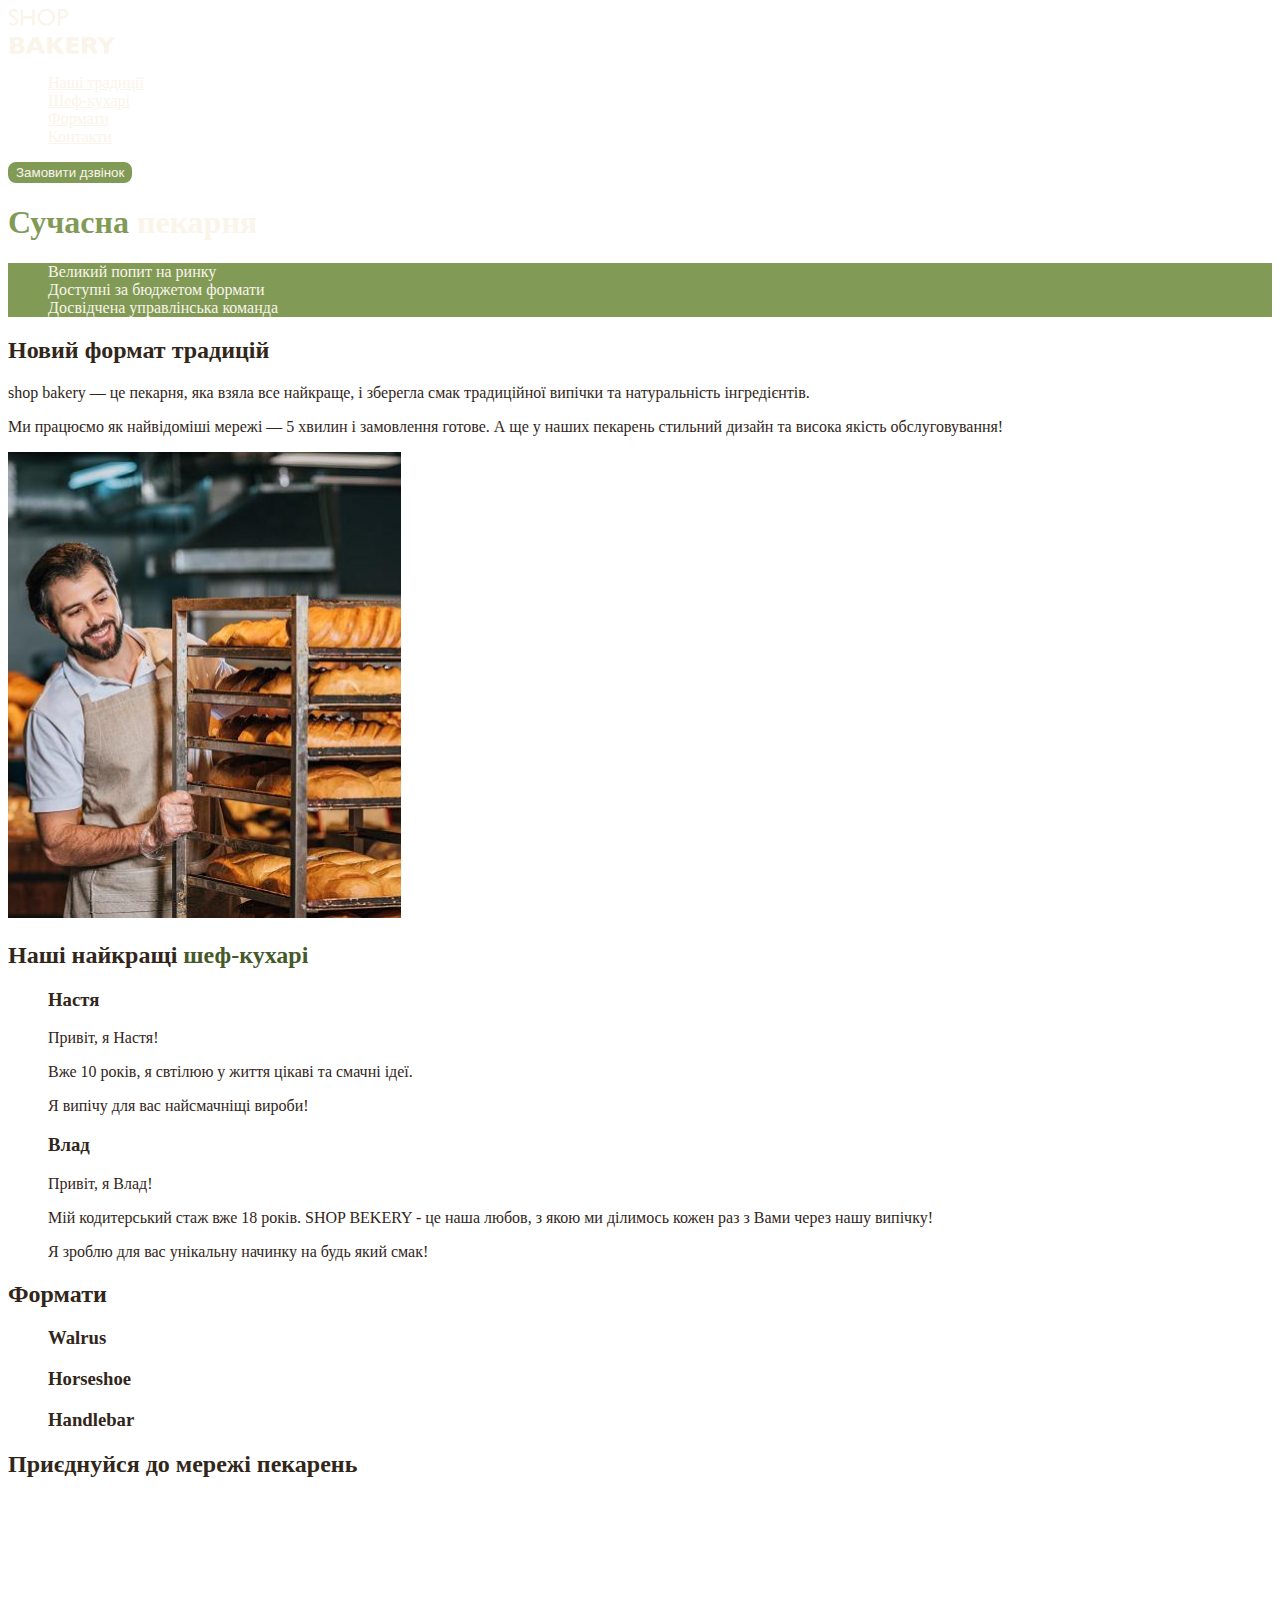
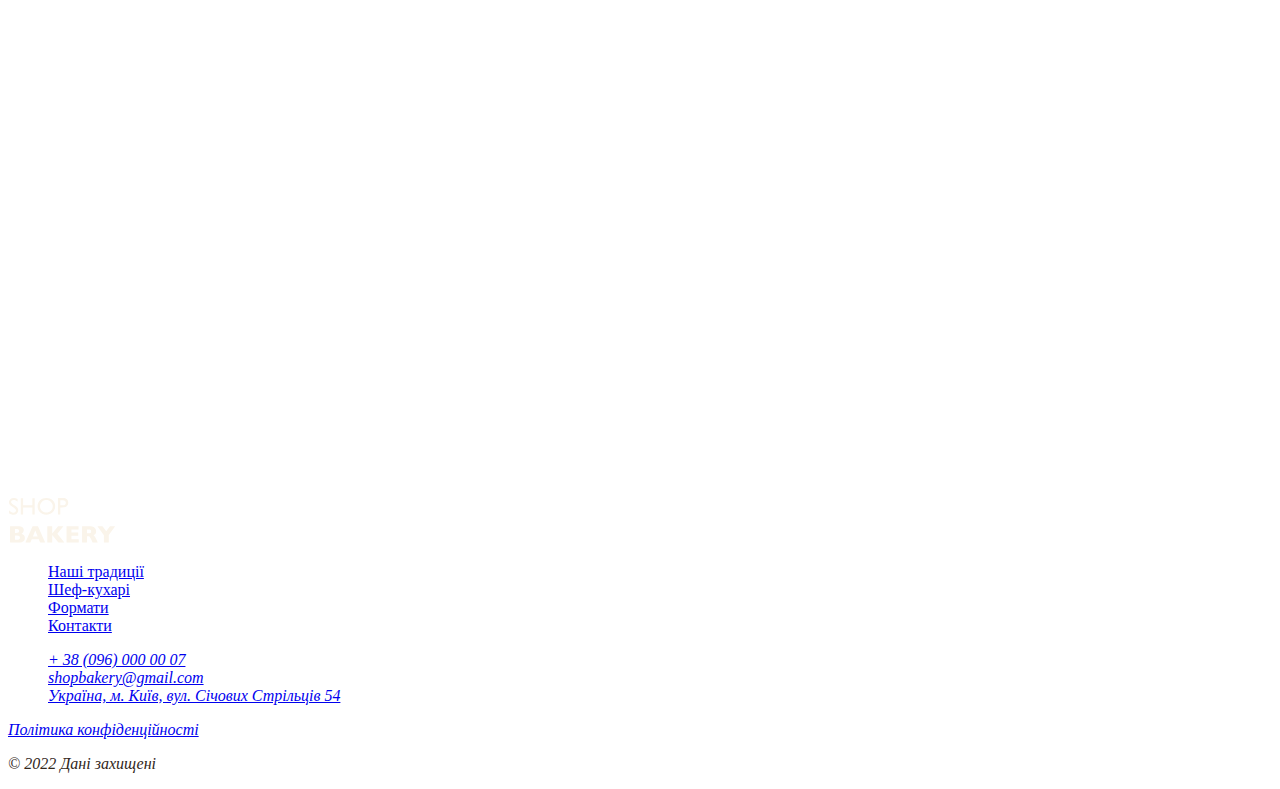
==== index.html @ eff912cb "1" ====
<!DOCTYPE html>
<html lang="uk">
  <head>
    <meta charset="UTF-8" />
    <meta http-equiv="X-UA-Compatible" content="IE=edge" />
    <meta name="viewport" content="width=device-width, initial-scale=1.0" />
    <link rel="stylesheet" href="./css/stylis.css">
    <title>Сучасна пекарня</title>
  </head>
  <body>
    <header>
      <nav>
        <a href="./index.html"><img src="./images/logo.svg" alt="Логотип" /></a>
        <ul>
          <li><a class="link" href="#traditions-section">Наші традиції</a></li>
          <li><a class="link" href="#chefs-section">Шеф-кухарі</a></li>
          <li><a class="link" href="#formats-section">Формати</a></li>
          <li><a class="link" href="#contact-section">Контакти</a></li>
        </ul>
      </nav>
      <button class="button" type="button">Замовити дзвінок</button>
    </header>
    <main>
      <section class="main-section">
        <h1 class="hero-title"><span class="accent">Сучасна</span> пекарня</h1>
      </section>
      <section id="traditions-section">
        <ul class="adventages-list">
          <li>Великий попит на ринку</li>
          <li>Доступні за бюджетом формати</li>
          <li>Досвідчена управлінська команда</li>
        </ul>
        <h2 class="section-title">Новий формат традицій</h2>
        <p>
          <span>shop bakery</span> — це пекарня, яка взяла все найкраще, і
          зберегла смак традиційної випічки та натуральність інгредієнтів.
        </p>
        <p>
          Ми працюємо як найвідоміші мережі —
          <span>5 хвилин і замовлення готове</span>. А ще у наших пекарень
          стильний дизайн та висока якість обслуговування!
        </p>
        <img src="./images/pekarman.jpg" alt="Пекар" />
      </section>
      <section id="chefs-section">
        <h2 class="section-title">Наші найкращі <span class="accent">шеф-кухарі</span></h2>
        <ul>
          <li>
            <article>
              <h3>Настя</h3>
              <p>Привіт, я Настя!</p>
              <p>Вже 10 років, я свтілюю у життя цікаві та смачні ідеї.</p>
              <p>Я випічу для вас найсмачніщі вироби!</p>
            </article>
          </li>
          <li>
            <article>
              <h3>Влад</h3>
              <p>Привіт, я Влад!</p>
              <p>
                Мій кодитерський стаж вже 18 років. SHOP BEKERY - це наша любов,
                з якою ми ділимось кожен раз з Вами через нашу випічку!
              </p>
              <p>Я зроблю для вас унікальну начинку на будь який смак!</p>
            </article>
          </li>
        </ul>
      </section>
      <section id="formats-section">
        <h2 class="section-title">Формати</h2>
        <ul>
          <li>
            <artticle>
              <h3 lang="en">Walrus</h3>
            </artticle>
          </li>
          <li>
            <artticle>
              <h3 lang="en">Horseshoe</h3>
            </artticle>
          </li>
          <li>
            <artticle>
              <h3 lang="en">Handlebar</h3>
            </artticle>
          </li>
        </ul>
      </section>
      <section id="contact-section">
        <h2 class="section-title">Приєднуйся до мережі пекарень</h2>
        <iframe
          src="https://www.google.com/maps/embed?pb=!1m18!1m12!1m3!1d42184.0562223444!2d35.27333505!3d48.638482100000004!2m3!1f0!2f0!3f0!3m2!1i1024!2i768!4f13.1!3m3!1m2!1s0x40d945eb2c6ab645%3A0x504490f10650aa57!2sGARDEN%20restobar!5e0!3m2!1sru!2sua!4v1699445452475!5m2!1sru!2sua"
          width="603px"
          height="595px"
          style="border: 0"
          allowfullscreen=""
          loading="lazy"
          referrerpolicy="no-referrer-when-downgrade"
        ></iframe>
      </section>
    </main>
    <footer>
      <nav>
        <a href="./index.html"><img src="./images/logo.svg" alt="Логотип" /></a>
        <ul>
          <li><a href="#traditions-section">Наші традиції</a></li>
          <li><a href="#chefs-section">Шеф-кухарі</a></li>
          <li><a href="#formats-section">Формати</a></li>
          <li><a href="#contact-section">Контакти</a></li>
        </ul>
      </nav>
      <address>
        <ul>
          <li>
            <a href="tel:+380960000007">+ 38 (096) 000 00 07</a>
          </li>
          <li>
            <a href="mailto:shopbakery@gmail.com">shopbakery@gmail.com</a>
          </li>
          <li>
            <a href="#" target="_blank"
              >Україна, м. Київ, вул. Січових Стрільців 54</a
            >
          </li>
          <li>
            <a href="#"></a>
          </li>
          <li>
            <a href="#"></a>
          </li>
        </ul>
        <a href="#" target="_blank">Політика конфіденційності</a>
        <p>&copy; 2022 Дані захищені</p>
      </address>
    </footer>
  </body>
</html>
---- css/stylis.css ----
:root {
  --color-brand: #819B57;
  --color-primary-dark: #31261A;
  --color-primary-lith: #FAF4EA;
  --color-barnd-dark: #465929;
}

body {
  color: var(--color-primary-dark);
}

ul {
  list-style-type: none;

}

.button {
  color: var(--color-primary-lith);
  border-radius: 8px;
  border: 2px solid var(--color-brand);
  background-color: var(--color-brand);
}

.link {
  color: var(--color-primary-lith);
}

.link:hover {
  color: var(--color-brand);
}

.hero-title {
  color: var(--color-primary-lith);
}

.hero-title .accent {
  color: var(--color-brand);
}

.adventages-list {
  color: var(--color-primary-lith);
  background-color: var(--color-brand);
}

.section-title .accent {
  color: var(--color-barnd-dark);
}
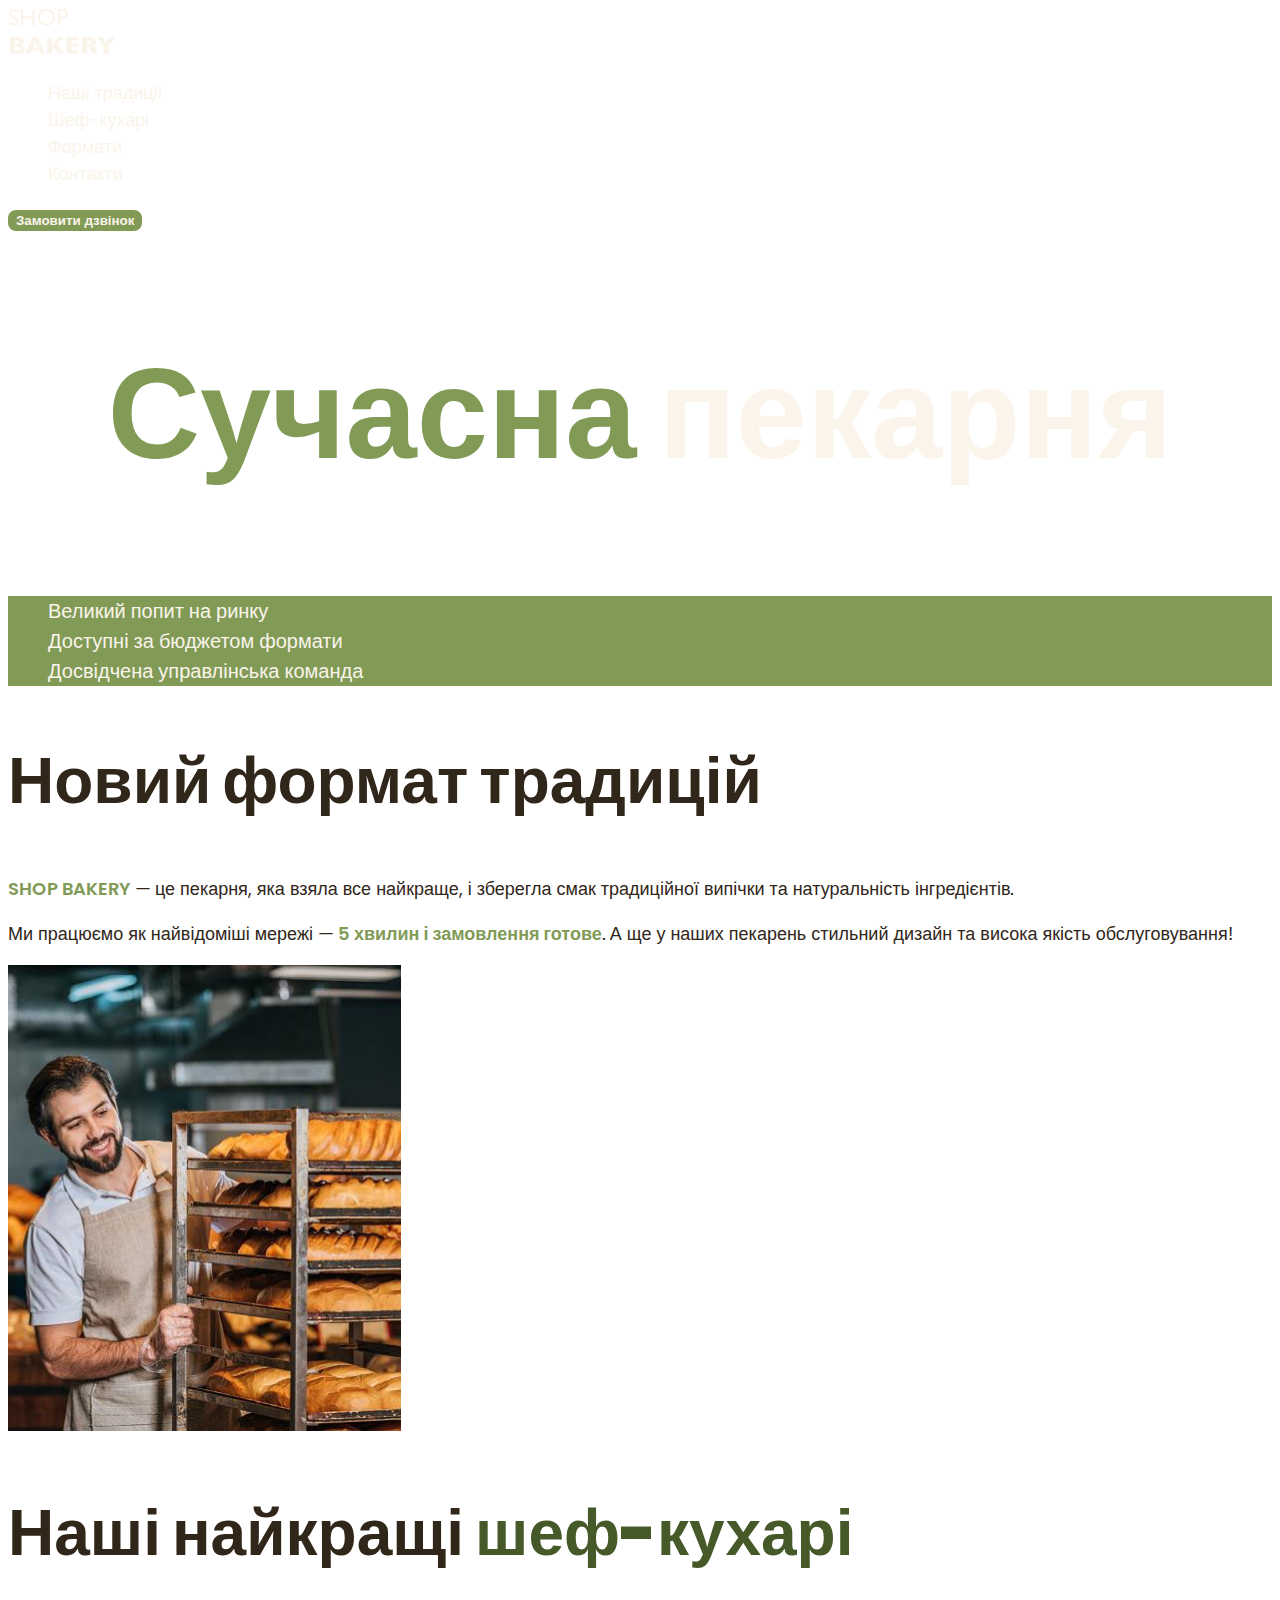
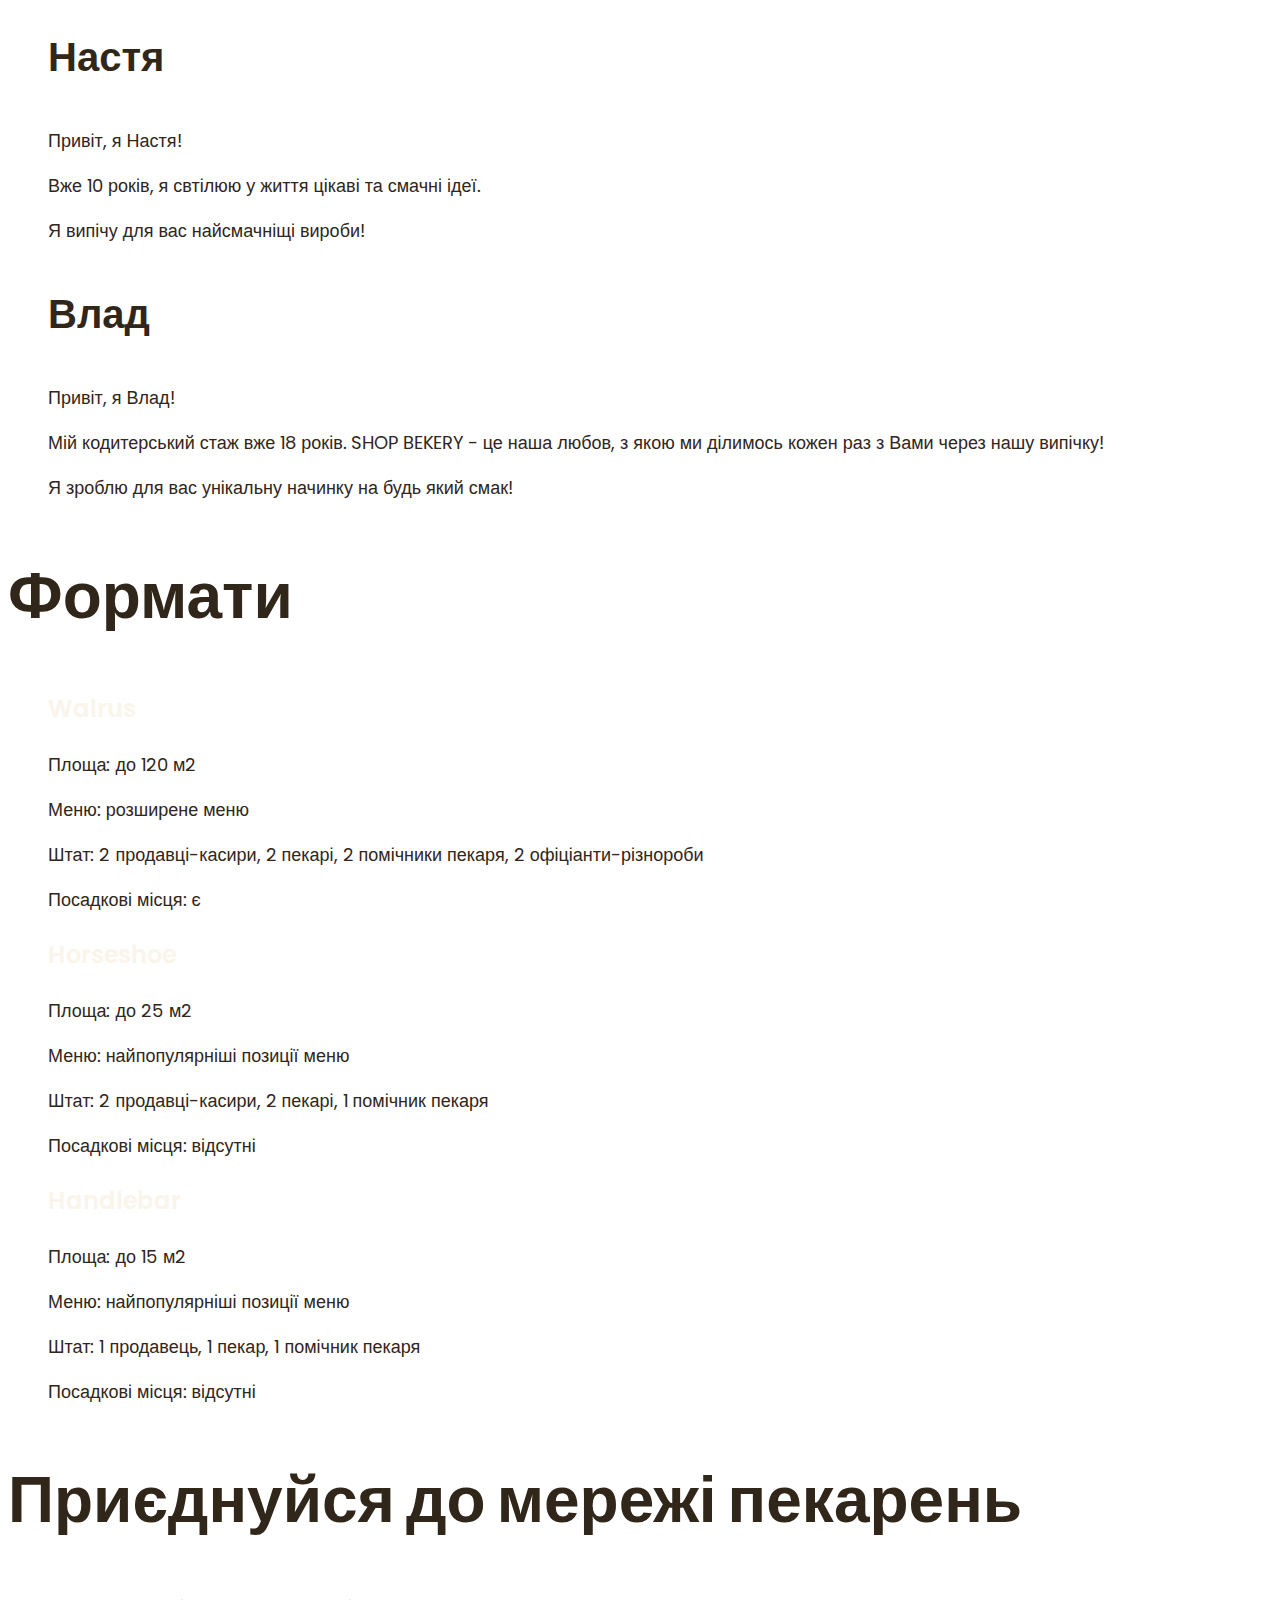
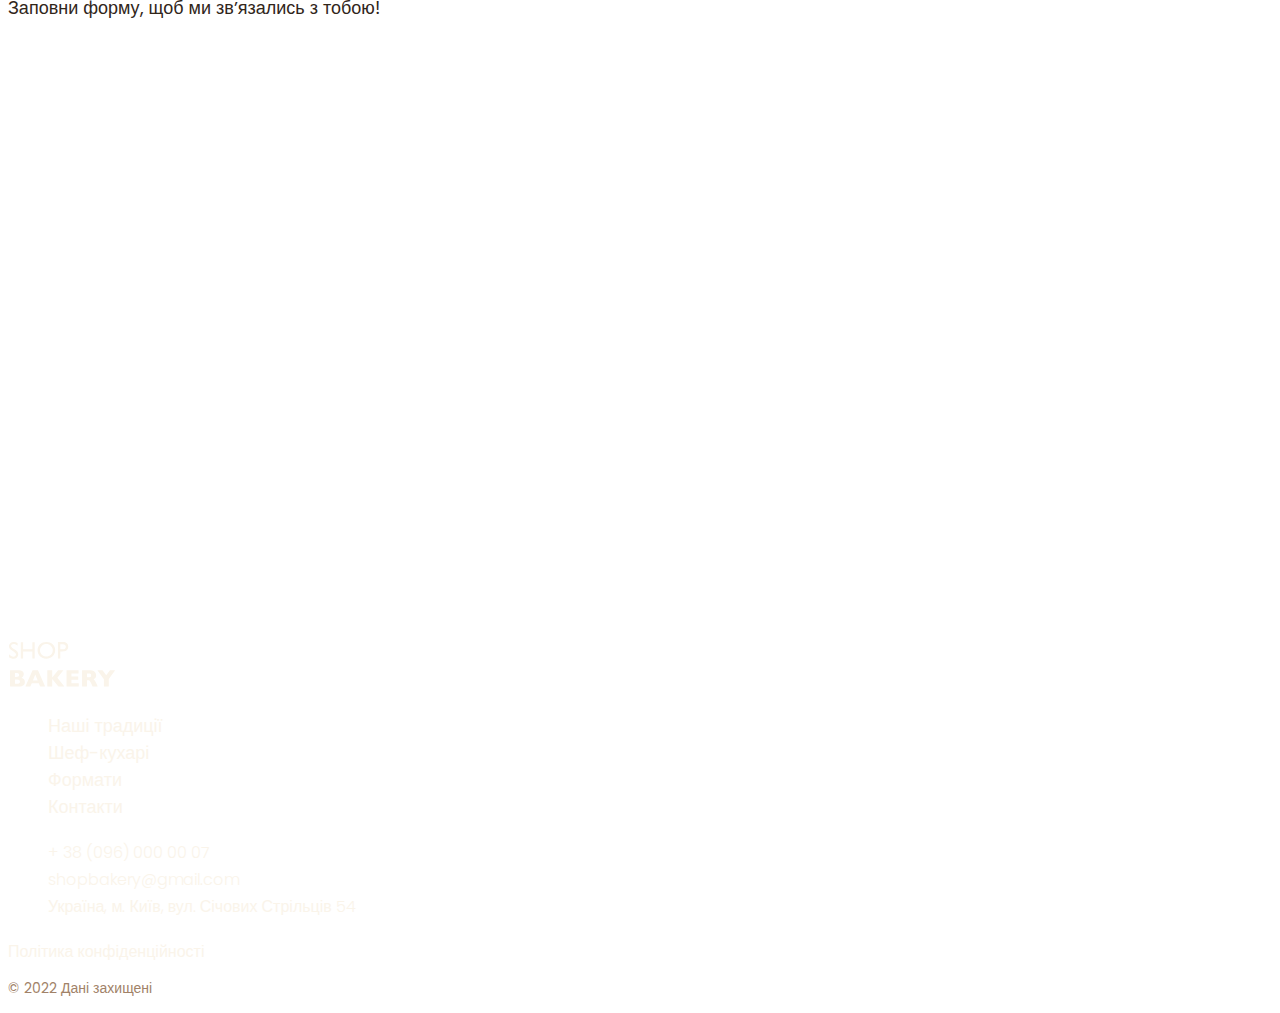
==== commit 44fdfaf2: "2" ====
--- a/index.html
+++ b/index.html
@@ -4,7 +4,13 @@
     <meta charset="UTF-8" />
     <meta http-equiv="X-UA-Compatible" content="IE=edge" />
     <meta name="viewport" content="width=device-width, initial-scale=1.0" />
-    <link rel="stylesheet" href="./css/stylis.css">
+    <link rel="stylesheet" href="./css/stylis.css" />
+    <!-- <link rel="preconnect" href="https://fonts.googleapis.com" />
+    <link rel="preconnect" href="https://fonts.gstatic.com" crossorigin />
+    <link
+      href="https://fonts.googleapis.com/css2?family=Poppins:wght@300;400;600;900&display=swap"
+      rel="stylesheet"
+    /> -->
     <title>Сучасна пекарня</title>
   </head>
   <body>
@@ -26,16 +32,17 @@
       </section>
       <section id="traditions-section">
         <ul class="adventages-list">
-          <li>Великий попит на ринку</li>
-          <li>Доступні за бюджетом формати</li>
-          <li>Досвідчена управлінська команда</li>
+          <li class="adventages-item">Великий попит на ринку</li>
+          <li class="adventages-item">Доступні за бюджетом формати</li>
+          <li class="adventages-item">Досвідчена управлінська команда</li>
         </ul>
         <h2 class="section-title">Новий формат традицій</h2>
-        <p>
-          <span>shop bakery</span> — це пекарня, яка взяла все найкраще, і
-          зберегла смак традиційної випічки та натуральність інгредієнтів.
+        <p class="traditions-text">
+          <span class="upper">shop bakery</span> — це пекарня, яка взяла все
+          найкраще, і зберегла смак традиційної випічки та натуральність
+          інгредієнтів.
         </p>
-        <p>
+        <p class="traditions-text">
           Ми працюємо як найвідоміші мережі —
           <span>5 хвилин і замовлення готове</span>. А ще у наших пекарень
           стильний дизайн та висока якість обслуговування!
@@ -43,11 +50,13 @@
         <img src="./images/pekarman.jpg" alt="Пекар" />
       </section>
       <section id="chefs-section">
-        <h2 class="section-title">Наші найкращі <span class="accent">шеф-кухарі</span></h2>
+        <h2 class="section-title">
+          Наші найкращі <span class="accent">шеф-кухарі</span>
+        </h2>
         <ul>
           <li>
             <article>
-              <h3>Настя</h3>
+              <h3 class="chefs-title">Настя</h3>
               <p>Привіт, я Настя!</p>
               <p>Вже 10 років, я свтілюю у життя цікаві та смачні ідеї.</p>
               <p>Я випічу для вас найсмачніщі вироби!</p>
@@ -55,7 +64,7 @@
           </li>
           <li>
             <article>
-              <h3>Влад</h3>
+              <h3 class="chefs-title">Влад</h3>
               <p>Привіт, я Влад!</p>
               <p>
                 Мій кодитерський стаж вже 18 років. SHOP BEKERY - це наша любов,
@@ -71,23 +80,45 @@
         <ul>
           <li>
             <artticle>
-              <h3 lang="en">Walrus</h3>
+              <h3 class="formats-title" lang="en">Walrus</h3>
+              <div class="formats-text">
+                <p>Площа: до 120 м2</p>
+                <p>Меню: розширене меню</p>
+                <p>
+                  Штат: 2 продавці-касири, 2 пекарі, 2 помічники пекаря, 2
+                  офіціанти-різнороби
+                </p>
+                <p>Посадкові місця: є</p>
+              </div>
             </artticle>
           </li>
           <li>
             <artticle>
-              <h3 lang="en">Horseshoe</h3>
+              <h3 class="formats-title" lang="en">Horseshoe</h3>
+              <div class="formats-text">
+                <p>Площа: до 25 м2</p>
+                <p>Меню: найпопулярніші позиції меню</p>
+                <p>Штат: 2 продавці-касири, 2 пекарі, 1 помічник пекаря</p>
+                <p>Посадкові місця: відсутні</p>
+              </div>
             </artticle>
           </li>
           <li>
             <artticle>
-              <h3 lang="en">Handlebar</h3>
+              <h3 class="formats-title" lang="en">Handlebar</h3>
+              <div class="formats-text">
+                <p>Площа: до 15 м2</p>
+                <p>Меню: найпопулярніші позиції меню</p>
+                <p>Штат: 1 продавець, 1 пекар, 1 помічник пекаря</p>
+                <p>Посадкові місця: відсутні</p>
+              </div>
             </artticle>
           </li>
         </ul>
       </section>
       <section id="contact-section">
         <h2 class="section-title">Приєднуйся до мережі пекарень</h2>
+        <p>Заповни форму, щоб ми звʼязались з тобою!</p>
         <iframe
           src="https://www.google.com/maps/embed?pb=!1m18!1m12!1m3!1d42184.0562223444!2d35.27333505!3d48.638482100000004!2m3!1f0!2f0!3f0!3m2!1i1024!2i768!4f13.1!3m3!1m2!1s0x40d945eb2c6ab645%3A0x504490f10650aa57!2sGARDEN%20restobar!5e0!3m2!1sru!2sua!4v1699445452475!5m2!1sru!2sua"
           width="603px"
@@ -103,22 +134,22 @@
       <nav>
         <a href="./index.html"><img src="./images/logo.svg" alt="Логотип" /></a>
         <ul>
-          <li><a href="#traditions-section">Наші традиції</a></li>
-          <li><a href="#chefs-section">Шеф-кухарі</a></li>
-          <li><a href="#formats-section">Формати</a></li>
-          <li><a href="#contact-section">Контакти</a></li>
+          <li><a class="link" href="#traditions-section">Наші традиції</a></li>
+          <li><a class="link" href="#chefs-section">Шеф-кухарі</a></li>
+          <li><a class="link" href="#formats-section">Формати</a></li>
+          <li><a class="link" href="#contact-section">Контакти</a></li>
         </ul>
       </nav>
       <address>
         <ul>
           <li>
-            <a href="tel:+380960000007">+ 38 (096) 000 00 07</a>
+            <a class="address-link" href="tel:+380960000007">+ 38 (096) 000 00 07</a>
           </li>
           <li>
-            <a href="mailto:shopbakery@gmail.com">shopbakery@gmail.com</a>
+            <a class="address-link" href="mailto:shopbakery@gmail.com">shopbakery@gmail.com</a>
           </li>
           <li>
-            <a href="#" target="_blank"
+            <a class="address-link" href="#" target="_blank"
               >Україна, м. Київ, вул. Січових Стрільців 54</a
             >
           </li>
@@ -129,8 +160,8 @@
             <a href="#"></a>
           </li>
         </ul>
-        <a href="#" target="_blank">Політика конфіденційності</a>
-        <p>&copy; 2022 Дані захищені</p>
+        <a class="address-link" href="#" target="_blank">Політика конфіденційності</a>
+        <p class="address-copyriht">&copy; 2022 Дані захищені</p>
       </address>
     </footer>
   </body>
--- a/css/stylis.css
+++ b/css/stylis.css
@@ -1,17 +1,61 @@
+/* poppins-300 - latin */
+@font-face {
+  font-display: swap; /* Check https://developer.mozilla.org/en-US/docs/Web/CSS/@font-face/font-display for other options. */
+  font-family: 'Poppins';
+  font-style: normal;
+  font-weight: 300;
+  src: url('../fonts/poppins-v20-latin-300.woff2') format('woff2'); /* Chrome 36+, Opera 23+, Firefox 39+, Safari 12+, iOS 10+ */
+}
+
+/* poppins-regular - latin */
+@font-face {
+  font-display: swap; /* Check https://developer.mozilla.org/en-US/docs/Web/CSS/@font-face/font-display for other options. */
+  font-family: 'Poppins';
+  font-style: normal;
+  font-weight: 400;
+  src: url('../fonts/poppins-v20-latin-regular.woff2') format('woff2'); /* Chrome 36+, Opera 23+, Firefox 39+, Safari 12+, iOS 10+ */
+}
+
+/* poppins-600 - latin */
+@font-face {
+  font-display: swap; /* Check https://developer.mozilla.org/en-US/docs/Web/CSS/@font-face/font-display for other options. */
+  font-family: 'Poppins';
+  font-style: normal;
+  font-weight: 600;
+  src: url('../fonts/poppins-v20-latin-600.woff2') format('woff2'); /* Chrome 36+, Opera 23+, Firefox 39+, Safari 12+, iOS 10+ */
+}
+
+/* poppins-900 - latin */
+@font-face {
+  font-display: swap; /* Check https://developer.mozilla.org/en-US/docs/Web/CSS/@font-face/font-display for other options. */
+  font-family: 'Poppins';
+  font-style: normal;
+  font-weight: 900;
+  src: url('../fonts/poppins-v20-latin-900.woff2') format('woff2'); /* Chrome 36+, Opera 23+, Firefox 39+, Safari 12+, iOS 10+ */
+}
+
 :root {
-  --color-brand: #819B57;
-  --color-primary-dark: #31261A;
-  --color-primary-lith: #FAF4EA;
+  --color-brand: #819b57;
+  --color-primary-dark: #31261a;
+  --color-primary-lith: #faf4ea;
   --color-barnd-dark: #465929;
 }
 
 body {
   color: var(--color-primary-dark);
+  font-family: 'Poppins', sans-serif;
+  font-size: 18px;
+  font-weight: 400;
+  font-style: normal;
+  line-height: 1.5;
+}
+
+address {
+  font-style: normal;
 }
 
 ul {
   list-style-type: none;
-
 }
 
 .button {
@@ -19,18 +63,25 @@
   border-radius: 8px;
   border: 2px solid var(--color-brand);
   background-color: var(--color-brand);
+  font-weight: 600;
+  cursor: pointer;
 }
 
 .link {
   color: var(--color-primary-lith);
+  text-decoration: none;
 }
 
 .link:hover {
   color: var(--color-brand);
+  font-weight: 600;
 }
 
 .hero-title {
   color: var(--color-primary-lith);
+  text-align: center;
+  font-size: 128px;
+  font-weight: 900;
 }
 
 .hero-title .accent {
@@ -42,6 +93,55 @@
   background-color: var(--color-brand);
 }
 
+.section-title {
+  font-size: 64px;
+  font-weight: 900;
+  line-height: 1.3;
+}
+
 .section-title .accent {
   color: var(--color-barnd-dark);
-}+}
+
+.traditions-text span {
+  color: var(--color-brand);
+  font-weight: 600;
+}
+
+.upper {
+  text-transform: uppercase;
+}
+
+.adventages-item {
+  color: var(--color-primary-lith);
+  font-size: 20px;
+  font-weight: 300;
+}
+
+.chefs-title {
+  font-size: 40px;
+  font-weight: 600;
+}
+
+.formats-title {
+  color: var(--color-primary-lith);
+  font-size: 24px;
+  font-weight: 600;
+}
+
+.address-link {
+  text-decoration: none;
+  color: var(--color-primary-lith);
+  font-size: 16px;
+  font-weight: 300;
+}
+
+.address-link:hover {
+  color: var(--color-brand);
+  font-weight: 600;
+}
+
+.address-copyriht {
+  color: #a18268;
+  font-size: 14px;
+}
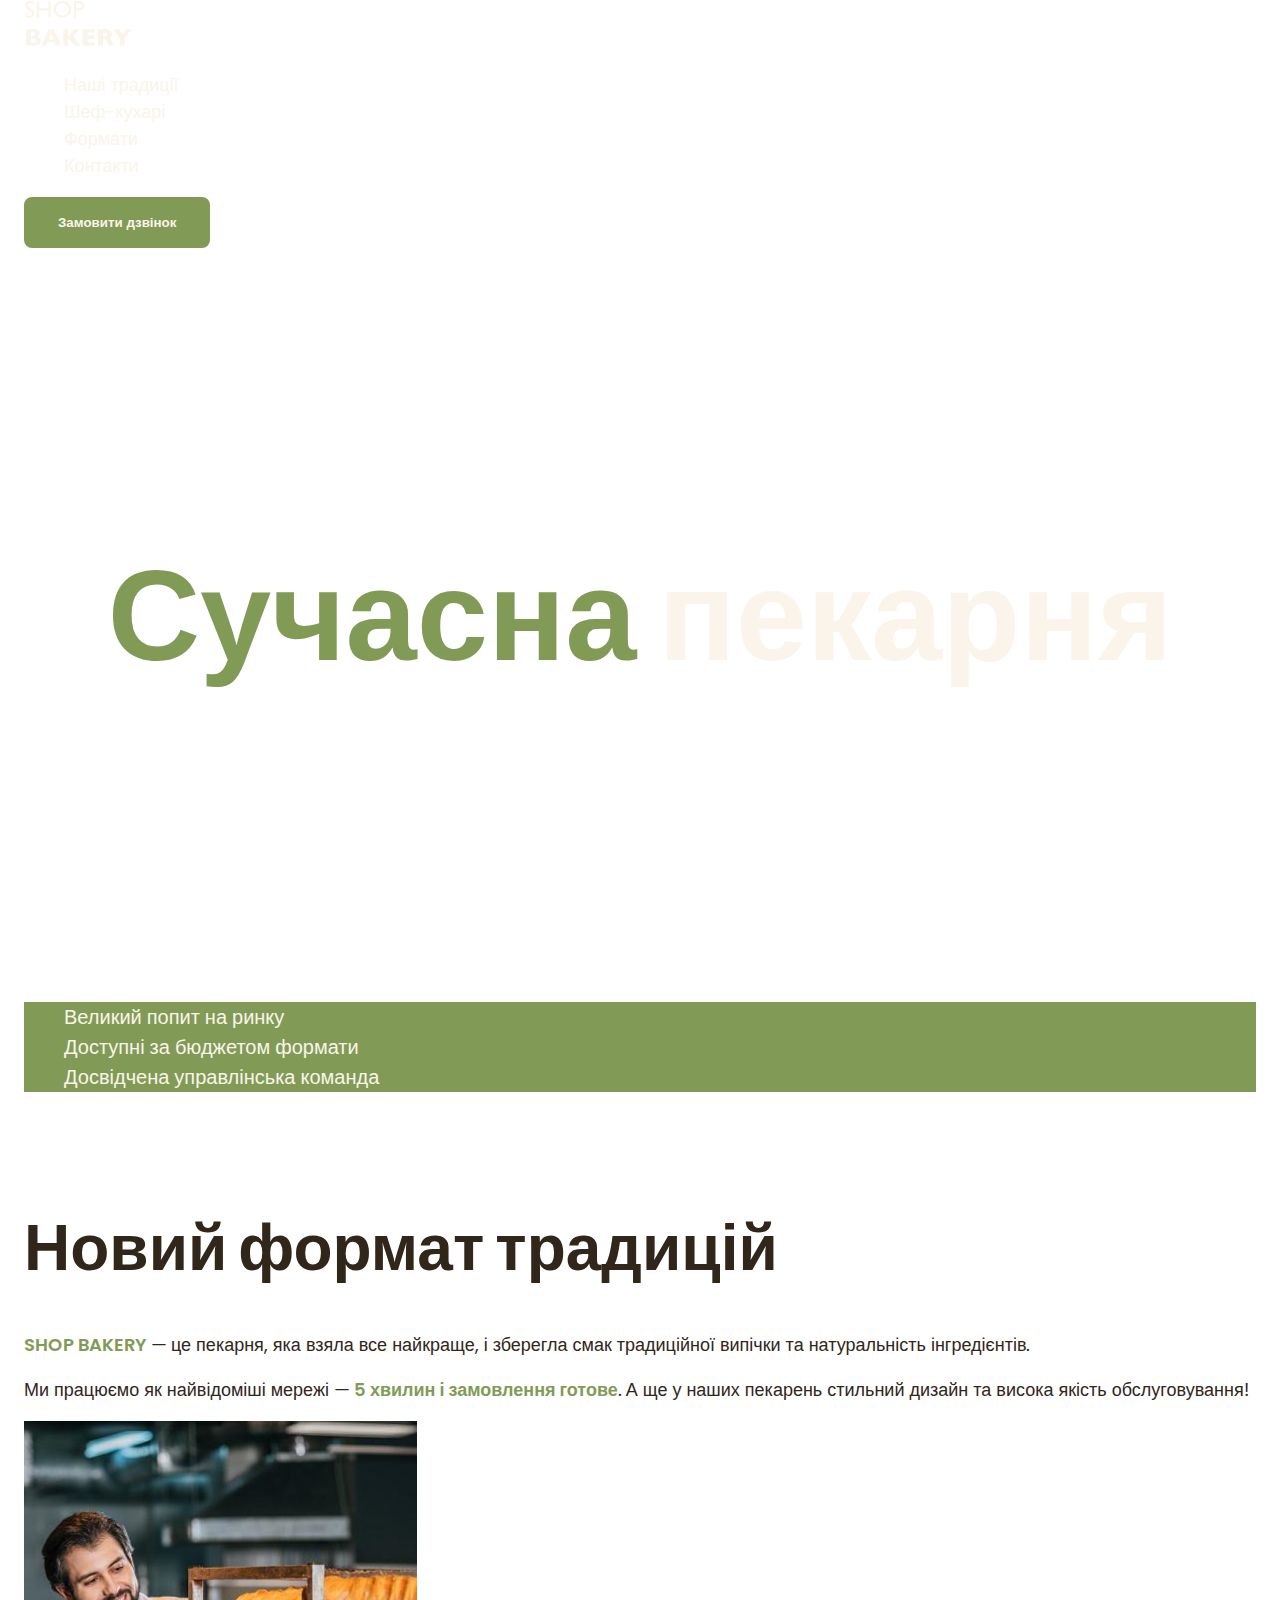
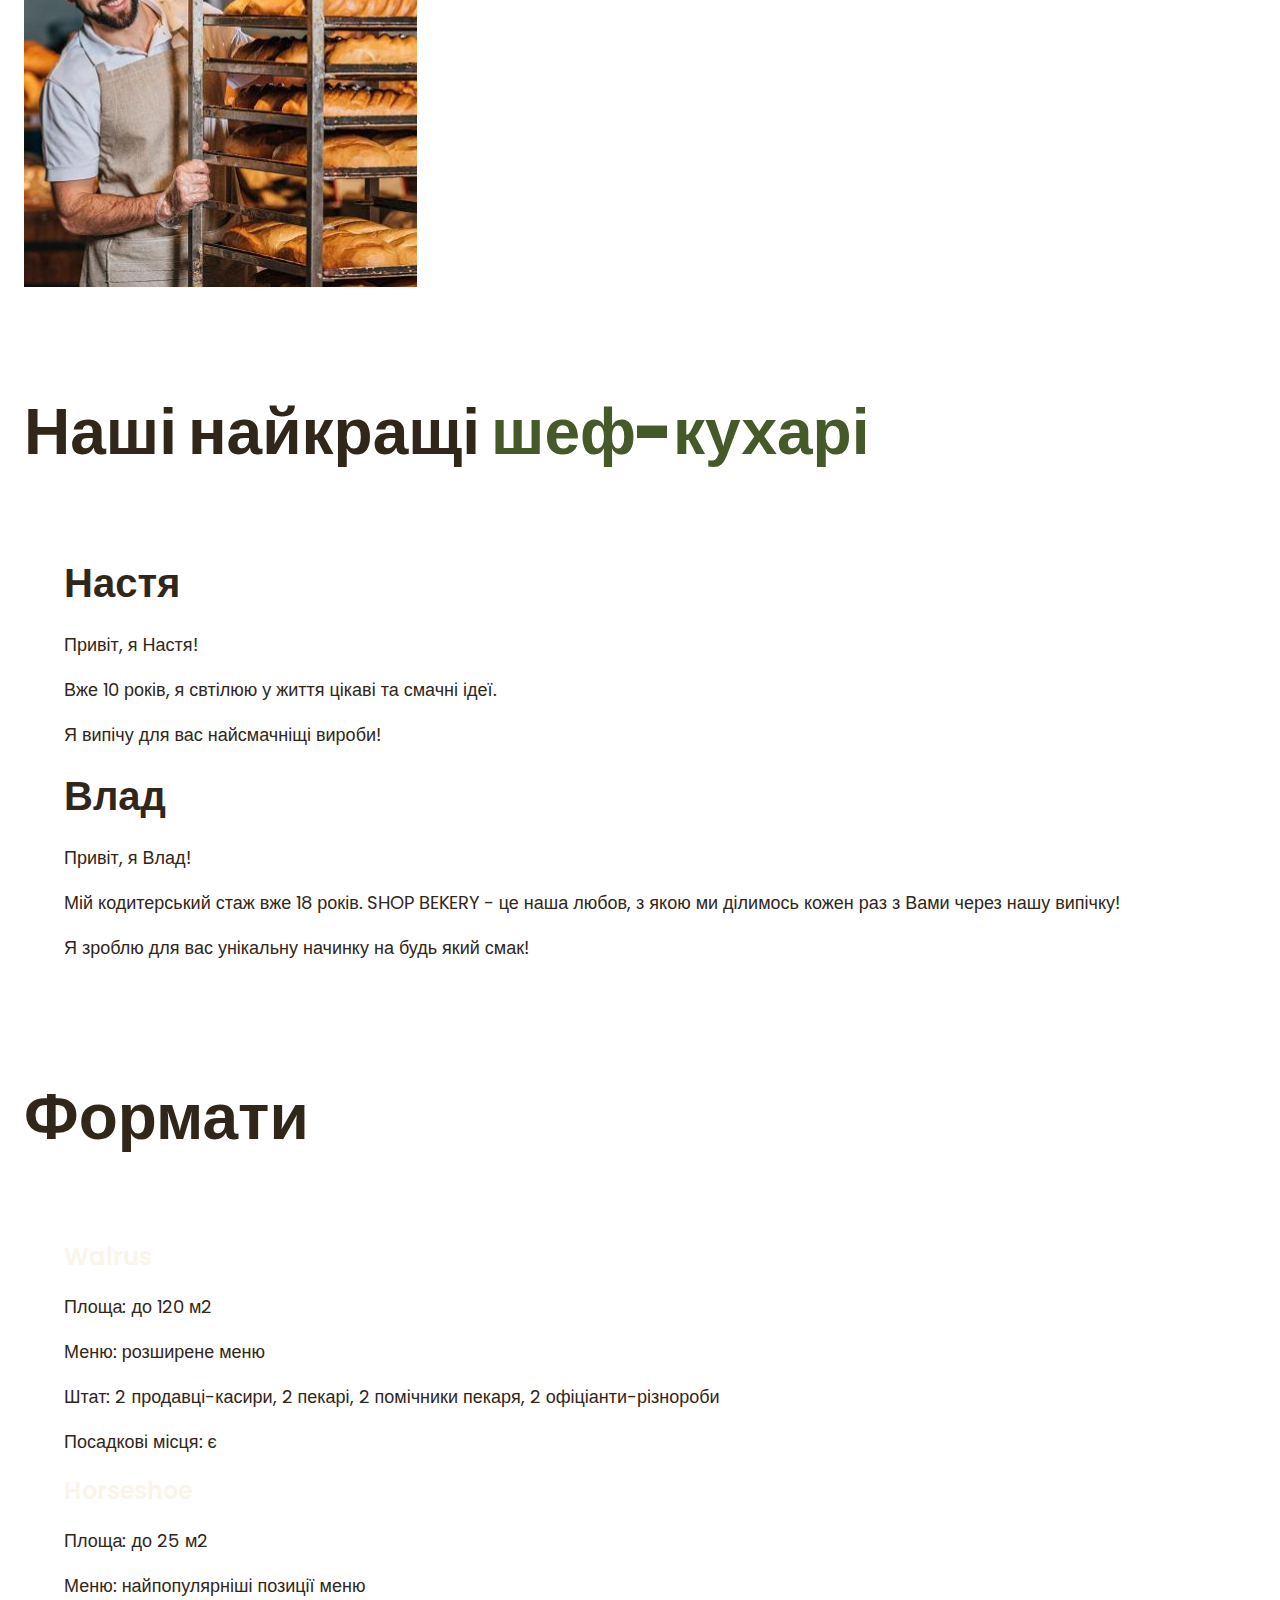
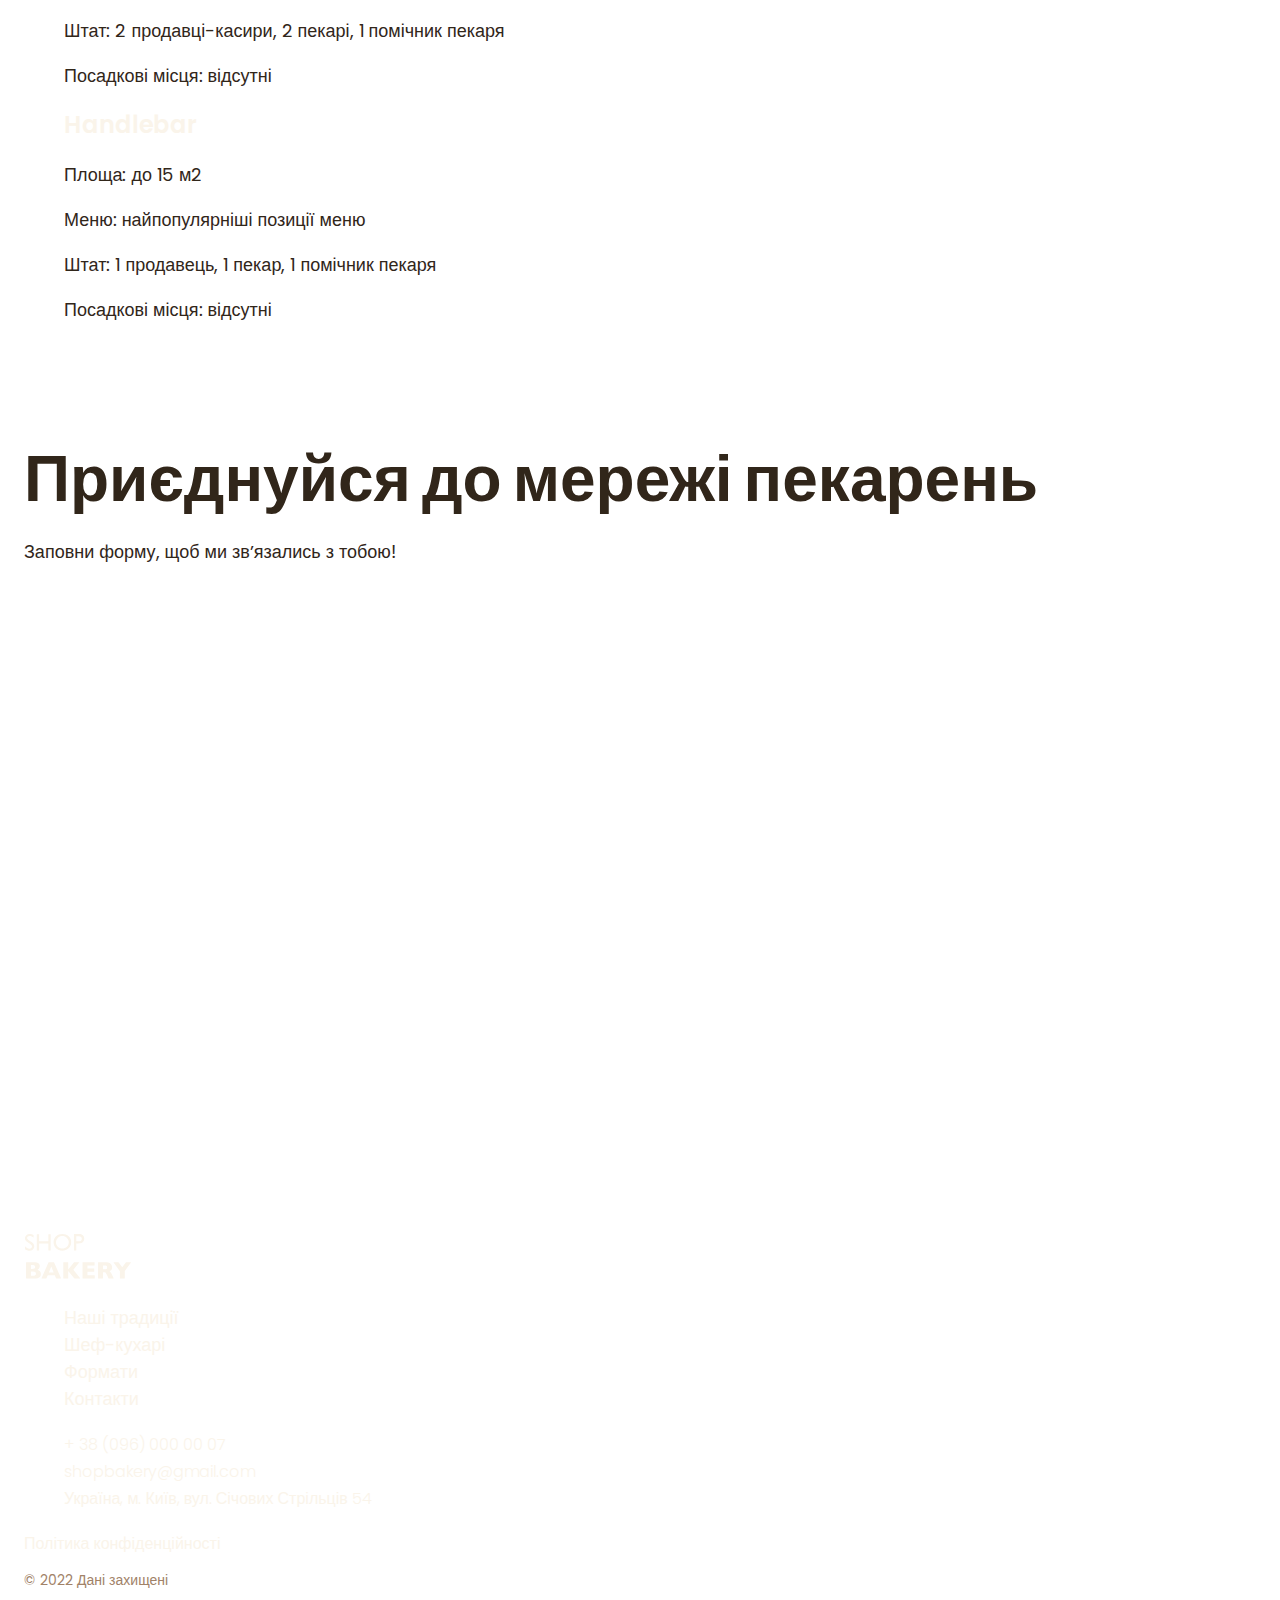
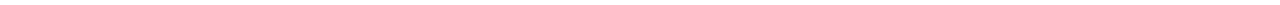
==== commit c390297a: "3" ====
--- a/index.html
+++ b/index.html
@@ -15,7 +15,8 @@
   </head>
   <body>
     <header>
-      <nav>
+      <div class="container">
+        <nav>
         <a href="./index.html"><img src="./images/logo.svg" alt="Логотип" /></a>
         <ul>
           <li><a class="link" href="#traditions-section">Наші традиції</a></li>
@@ -25,18 +26,25 @@
         </ul>
       </nav>
       <button class="button" type="button">Замовити дзвінок</button>
+      </div>
     </header>
     <main>
-      <section class="main-section">
+      <section class="hero-section">
         <h1 class="hero-title"><span class="accent">Сучасна</span> пекарня</h1>
       </section>
-      <section id="traditions-section">
-        <ul class="adventages-list">
-          <li class="adventages-item">Великий попит на ринку</li>
-          <li class="adventages-item">Доступні за бюджетом формати</li>
-          <li class="adventages-item">Досвідчена управлінська команда</li>
-        </ul>
-        <h2 class="section-title">Новий формат традицій</h2>
+      <section>
+        <div class="container">
+          <h2 class="hidden">Нащі переваги</h2>
+          <ul class="adventages-list">
+            <li class="adventages-item">Великий попит на ринку</li>
+            <li class="adventages-item">Доступні за бюджетом формати</li>
+            <li class="adventages-item">Досвідчена управлінська команда</li>
+          </ul>
+        </div>
+      </section>
+      <section class="section traditions-section" id="traditions-section">
+        <div class="container">
+          <h2 class="traditions-title section-title">Новий формат традицій</h2>
         <p class="traditions-text">
           <span class="upper">shop bakery</span> — це пекарня, яка взяла все
           найкраще, і зберегла смак традиційної випічки та натуральність
@@ -48,15 +56,17 @@
           стильний дизайн та висока якість обслуговування!
         </p>
         <img src="./images/pekarman.jpg" alt="Пекар" />
+        </div>
       </section>
-      <section id="chefs-section">
-        <h2 class="section-title">
+      <section class="section" id="chefs-section">
+        <div class="container">
+          <h2 class="chefs-title section-title">
           Наші найкращі <span class="accent">шеф-кухарі</span>
         </h2>
         <ul>
           <li>
             <article>
-              <h3 class="chefs-title">Настя</h3>
+              <h3 class="chefs-titles">Настя</h3>
               <p>Привіт, я Настя!</p>
               <p>Вже 10 років, я свтілюю у життя цікаві та смачні ідеї.</p>
               <p>Я випічу для вас найсмачніщі вироби!</p>
@@ -64,7 +74,7 @@
           </li>
           <li>
             <article>
-              <h3 class="chefs-title">Влад</h3>
+              <h3 class="chefs-titles">Влад</h3>
               <p>Привіт, я Влад!</p>
               <p>
                 Мій кодитерський стаж вже 18 років. SHOP BEKERY - це наша любов,
@@ -74,13 +84,15 @@
             </article>
           </li>
         </ul>
+        </div>
       </section>
-      <section id="formats-section">
-        <h2 class="section-title">Формати</h2>
+      <section class="section" id="formats-section">
+        <div class="container">
+          <h2 class="formats-title section-title">Формати</h2>
         <ul>
           <li>
             <artticle>
-              <h3 class="formats-title" lang="en">Walrus</h3>
+              <h3 class="formats-titles" lang="en">Walrus</h3>
               <div class="formats-text">
                 <p>Площа: до 120 м2</p>
                 <p>Меню: розширене меню</p>
@@ -94,7 +106,7 @@
           </li>
           <li>
             <artticle>
-              <h3 class="formats-title" lang="en">Horseshoe</h3>
+              <h3 class="formats-titles" lang="en">Horseshoe</h3>
               <div class="formats-text">
                 <p>Площа: до 25 м2</p>
                 <p>Меню: найпопулярніші позиції меню</p>
@@ -105,7 +117,7 @@
           </li>
           <li>
             <artticle>
-              <h3 class="formats-title" lang="en">Handlebar</h3>
+              <h3 class="formats-titles" lang="en">Handlebar</h3>
               <div class="formats-text">
                 <p>Площа: до 15 м2</p>
                 <p>Меню: найпопулярніші позиції меню</p>
@@ -115,9 +127,13 @@
             </artticle>
           </li>
         </ul>
+        </div>
       </section>
-      <section id="contact-section">
-        <h2 class="section-title">Приєднуйся до мережі пекарень</h2>
+      <section class="section" id="contact-section">
+        <div class="container">
+          <h2 class="contact-title section-title">
+          Приєднуйся до мережі пекарень
+        </h2>
         <p>Заповни форму, щоб ми звʼязались з тобою!</p>
         <iframe
           src="https://www.google.com/maps/embed?pb=!1m18!1m12!1m3!1d42184.0562223444!2d35.27333505!3d48.638482100000004!2m3!1f0!2f0!3f0!3m2!1i1024!2i768!4f13.1!3m3!1m2!1s0x40d945eb2c6ab645%3A0x504490f10650aa57!2sGARDEN%20restobar!5e0!3m2!1sru!2sua!4v1699445452475!5m2!1sru!2sua"
@@ -128,10 +144,12 @@
           loading="lazy"
           referrerpolicy="no-referrer-when-downgrade"
         ></iframe>
+        </div>
       </section>
     </main>
     <footer>
-      <nav>
+      <div class="container">
+        <nav>
         <a href="./index.html"><img src="./images/logo.svg" alt="Логотип" /></a>
         <ul>
           <li><a class="link" href="#traditions-section">Наші традиції</a></li>
@@ -143,10 +161,14 @@
       <address>
         <ul>
           <li>
-            <a class="address-link" href="tel:+380960000007">+ 38 (096) 000 00 07</a>
+            <a class="address-link" href="tel:+380960000007"
+              >+ 38 (096) 000 00 07</a
+            >
           </li>
           <li>
-            <a class="address-link" href="mailto:shopbakery@gmail.com">shopbakery@gmail.com</a>
+            <a class="address-link" href="mailto:shopbakery@gmail.com"
+              >shopbakery@gmail.com</a
+            >
           </li>
           <li>
             <a class="address-link" href="#" target="_blank"
@@ -160,9 +182,12 @@
             <a href="#"></a>
           </li>
         </ul>
-        <a class="address-link" href="#" target="_blank">Політика конфіденційності</a>
+        <a class="address-link" href="#" target="_blank"
+          >Політика конфіденційності</a
+        >
         <p class="address-copyriht">&copy; 2022 Дані захищені</p>
       </address>
+      </div>
     </footer>
   </body>
 </html>
--- a/css/stylis.css
+++ b/css/stylis.css
@@ -40,7 +40,9 @@
   --color-primary-lith: #faf4ea;
   --color-barnd-dark: #465929;
 }
-
+* {
+  box-sizing: border-box;
+}
 body {
   color: var(--color-primary-dark);
   font-family: 'Poppins', sans-serif;
@@ -48,6 +50,22 @@
   font-weight: 400;
   font-style: normal;
   line-height: 1.5;
+  margin: 0;
+}
+
+h1, h2, h3, h4, h5, h6 p {
+  margin-top: 0;
+}
+
+.container {
+  width: 100%;
+  max-width: 1288px;
+  margin: 0 auto;
+  padding: 0 24px;
+}
+
+.section {
+  padding: 48px 0;
 }
 
 address {
@@ -64,9 +82,15 @@
   border: 2px solid var(--color-brand);
   background-color: var(--color-brand);
   font-weight: 600;
+  padding: 16px 32px;
   cursor: pointer;
 }
 
+.button:hover {
+  background-color: var(--color-primary-lith);
+  color: var(--color-brand);
+}
+
 .link {
   color: var(--color-primary-lith);
   text-decoration: none;
@@ -75,6 +99,19 @@
 .link:hover {
   color: var(--color-brand);
   font-weight: 600;
+}
+
+.hidden {
+  position: absolute;
+  left: 10000px;
+  top: auto;
+  width: 1px;
+  height: 1px;
+  overflow: hidden;
+}
+
+.hero-section {
+  padding: 272px 0;
 }
 
 .hero-title {
@@ -82,6 +119,7 @@
   text-align: center;
   font-size: 128px;
   font-weight: 900;
+  margin-bottom: 0;
 }
 
 .hero-title .accent {
@@ -103,6 +141,14 @@
   color: var(--color-barnd-dark);
 }
 
+.traditions-section {
+  padding-top: 96px;
+}
+
+.traditions-title {
+  margin-bottom: 42px;
+}
+
 .traditions-text span {
   color: var(--color-brand);
   font-weight: 600;
@@ -119,14 +165,28 @@
 }
 
 .chefs-title {
+  margin-bottom: 80px;
+}
+
+.chefs-titles {
   font-size: 40px;
   font-weight: 600;
+  margin-bottom: 16px;
+}
+
+.formats-titles {
+  color: var(--color-primary-lith);
+  font-size: 24px;
+  font-weight: 600;
+  margin-bottom: 16px;
 }
 
 .formats-title {
-  color: var(--color-primary-lith);
-  font-size: 24px;
-  font-weight: 600;
+  margin-bottom: 80px;
+}
+
+.contact-title {
+  margin-bottom: 16px;
 }
 
 .address-link {
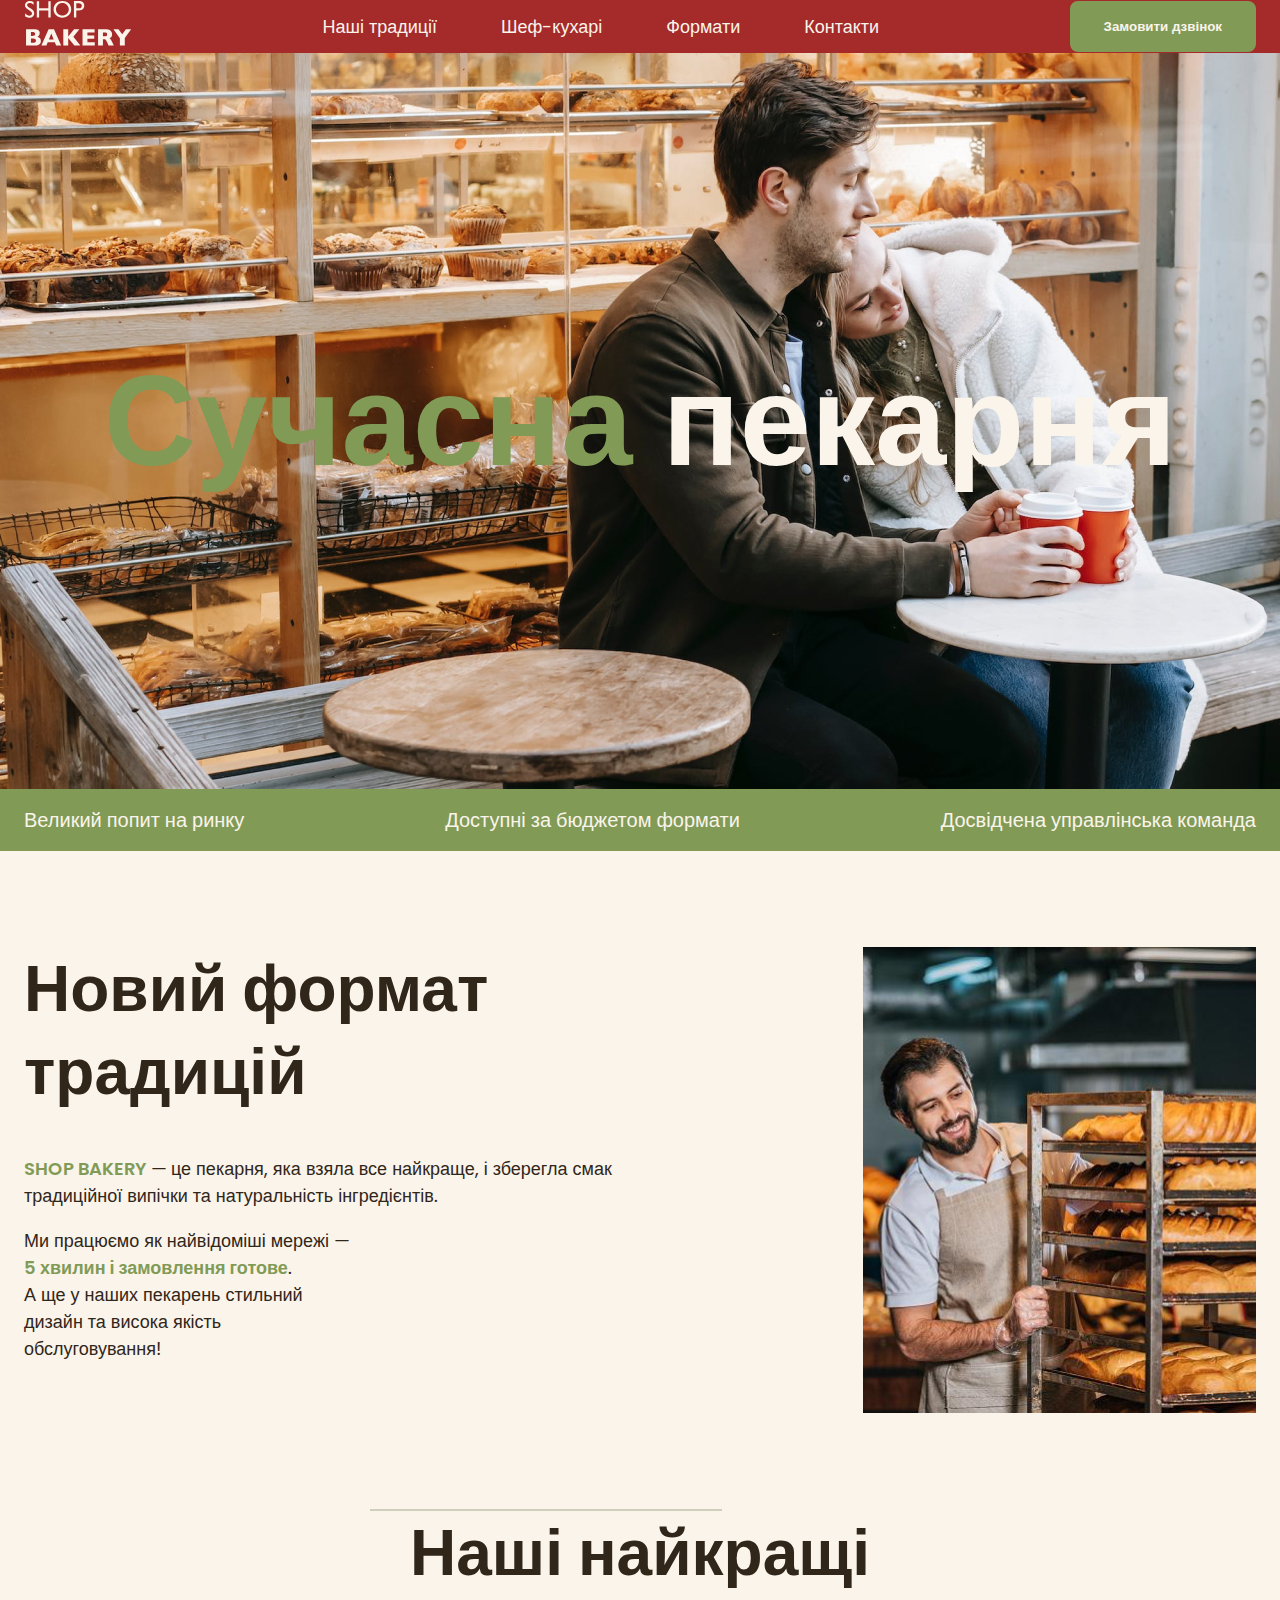
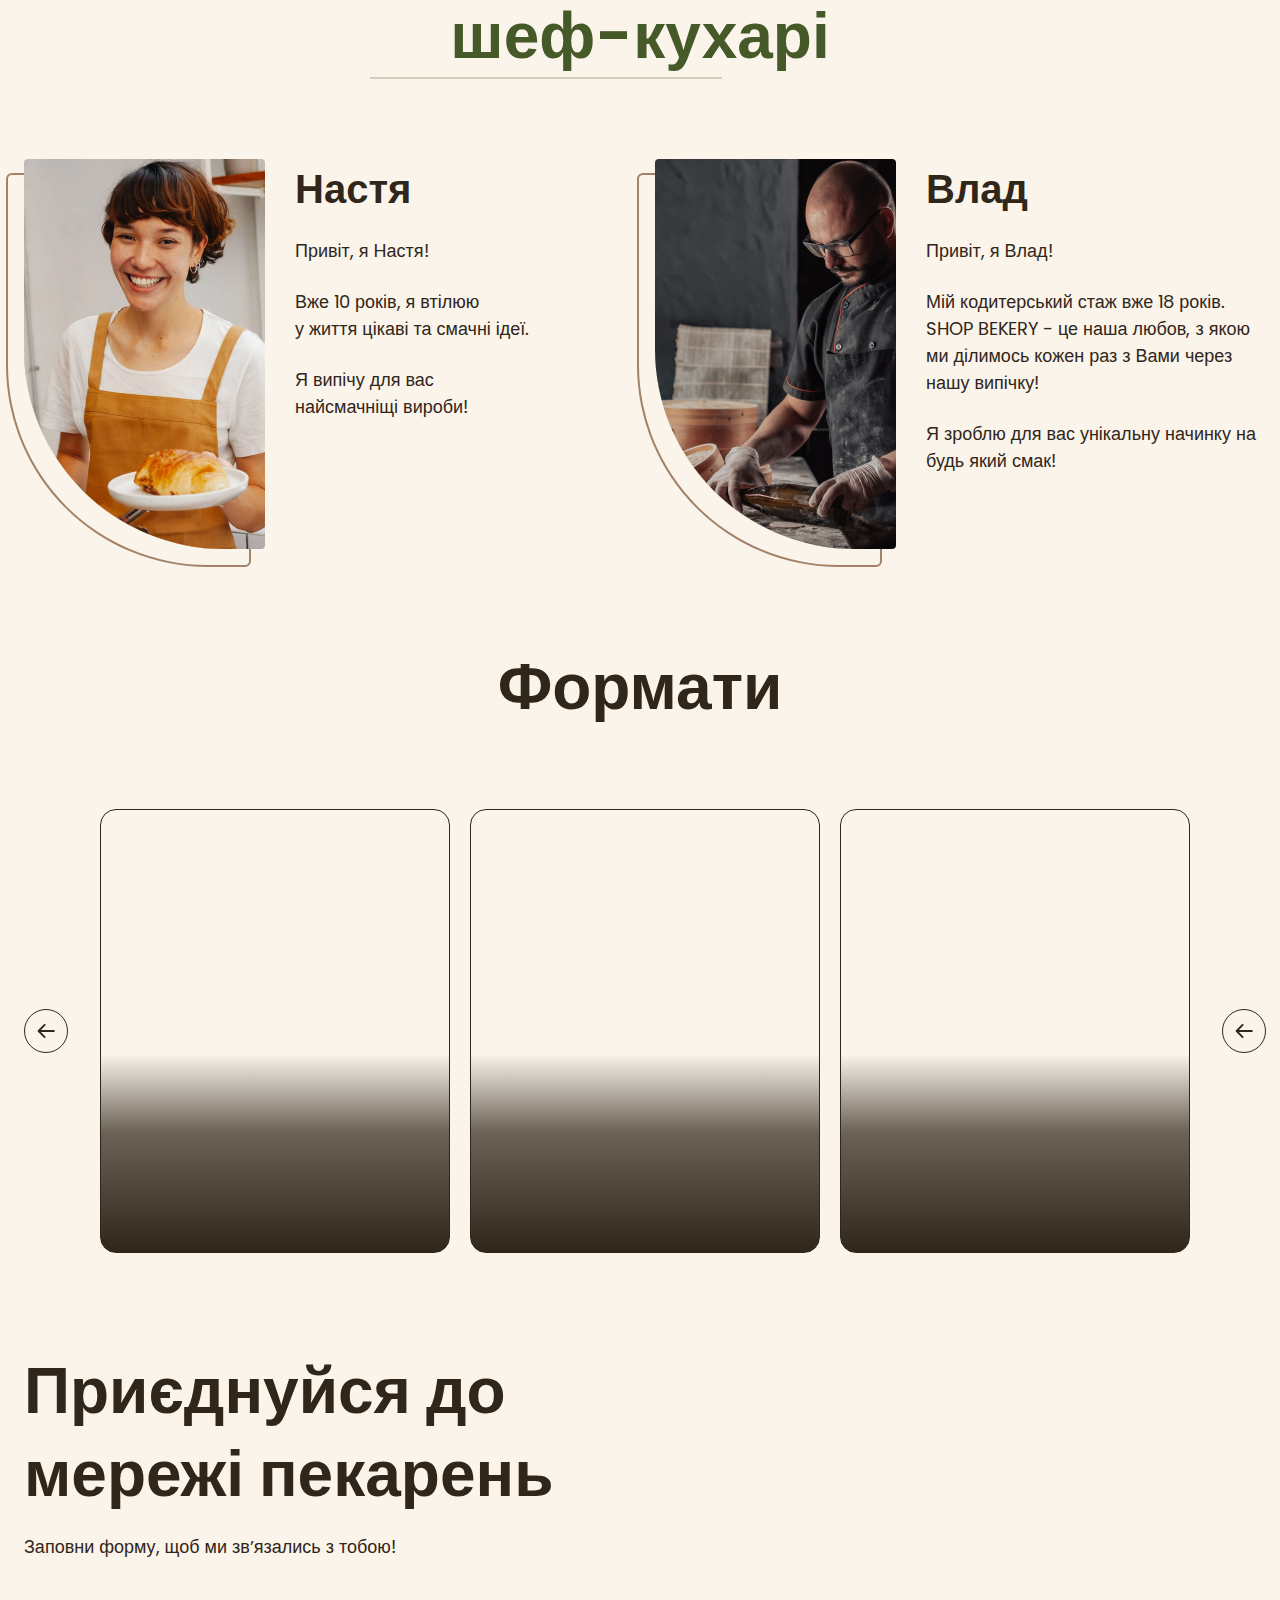
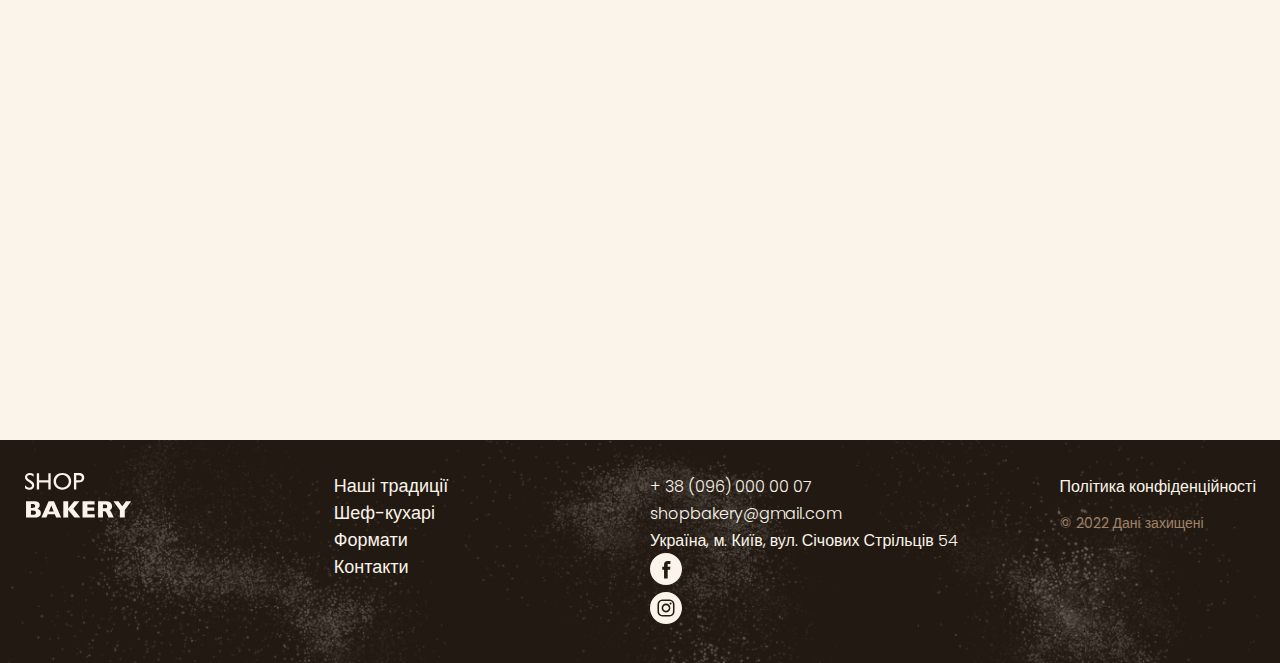
==== commit 612492d9: "4" ====
--- a/index.html
+++ b/index.html
@@ -14,25 +14,31 @@
     <title>Сучасна пекарня</title>
   </head>
   <body>
-    <header>
+    <header class="header">
       <div class="container">
-        <nav>
-        <a href="./index.html"><img src="./images/logo.svg" alt="Логотип" /></a>
-        <ul>
-          <li><a class="link" href="#traditions-section">Наші традиції</a></li>
-          <li><a class="link" href="#chefs-section">Шеф-кухарі</a></li>
-          <li><a class="link" href="#formats-section">Формати</a></li>
-          <li><a class="link" href="#contact-section">Контакти</a></li>
-        </ul>
-      </nav>
-      <button class="button" type="button">Замовити дзвінок</button>
+        <div class="header-container">
+          <nav class="header-nav">
+            <a href="./index.html"
+              ><img src="./images/logo.svg" alt="Логотип"
+            /></a>
+            <ul class="header-menu">
+              <li>
+                <a class="link" href="#traditions-section">Наші традиції</a>
+              </li>
+              <li><a class="link" href="#chefs-section">Шеф-кухарі</a></li>
+              <li><a class="link" href="#formats-section">Формати</a></li>
+              <li><a class="link" href="#contact-section">Контакти</a></li>
+            </ul>
+          </nav>
+          <button class="button" type="button">Замовити дзвінок</button>
+        </div>
       </div>
     </header>
     <main>
       <section class="hero-section">
         <h1 class="hero-title"><span class="accent">Сучасна</span> пекарня</h1>
       </section>
-      <section>
+      <section class="adventages-section">
         <div class="container">
           <h2 class="hidden">Нащі переваги</h2>
           <ul class="adventages-list">
@@ -44,149 +50,213 @@
       </section>
       <section class="section traditions-section" id="traditions-section">
         <div class="container">
-          <h2 class="traditions-title section-title">Новий формат традицій</h2>
-        <p class="traditions-text">
-          <span class="upper">shop bakery</span> — це пекарня, яка взяла все
-          найкраще, і зберегла смак традиційної випічки та натуральність
-          інгредієнтів.
-        </p>
-        <p class="traditions-text">
-          Ми працюємо як найвідоміші мережі —
-          <span>5 хвилин і замовлення готове</span>. А ще у наших пекарень
-          стильний дизайн та висока якість обслуговування!
-        </p>
-        <img src="./images/pekarman.jpg" alt="Пекар" />
+          <div class="traditions-container">
+            <div class="traditions-content">
+              <h2 class="traditions-title section-title">
+                Новий формат традицій
+              </h2>
+              <p class="traditions-text">
+                <span class="upper">shop bakery</span> — це пекарня, яка взяла
+                все найкраще, і зберегла смак традиційної випічки та
+                натуральність інгредієнтів.
+              </p>
+              <p class="traditions-text limited">
+                Ми працюємо як найвідоміші мережі —
+                <span>5 хвилин і замовлення готове</span>.<br />
+                А ще у наших пекарень стильний дизайн та висока якість
+                обслуговування!
+              </p>
+            </div>
+            <img src="./images/pekarman.jpg" alt="Пекар" />
+          </div>
         </div>
       </section>
       <section class="section" id="chefs-section">
         <div class="container">
           <h2 class="chefs-title section-title">
-          Наші найкращі <span class="accent">шеф-кухарі</span>
-        </h2>
-        <ul>
-          <li>
-            <article>
-              <h3 class="chefs-titles">Настя</h3>
-              <p>Привіт, я Настя!</p>
-              <p>Вже 10 років, я свтілюю у життя цікаві та смачні ідеї.</p>
-              <p>Я випічу для вас найсмачніщі вироби!</p>
-            </article>
-          </li>
-          <li>
-            <article>
-              <h3 class="chefs-titles">Влад</h3>
-              <p>Привіт, я Влад!</p>
-              <p>
-                Мій кодитерський стаж вже 18 років. SHOP BEKERY - це наша любов,
-                з якою ми ділимось кожен раз з Вами через нашу випічку!
-              </p>
-              <p>Я зроблю для вас унікальну начинку на будь який смак!</p>
-            </article>
-          </li>
-        </ul>
+            Наші найкращі <span class="accent">шеф-кухарі</span>
+          </h2>
+          <ul class="chefs-list">
+            <li class="chefs-item">
+              <article class="chef-card">
+                <img
+                  class="chef-image"
+                  src="./images/Nastya.jpg"
+                  alt="Nastya"
+                />
+                <div>
+                  <h3 class="chefs-titles">Настя</h3>
+                  <div class="chef-text">
+                    <p>Привіт, я Настя!</p>
+                    <p>
+                      Вже 10 років, я втілюю<br />
+                      у життя цікаві та смачні ідеї.
+                    </p>
+                    <p>
+                      Я випічу для вас<br />
+                      найсмачніщі вироби!
+                    </p>
+                  </div>
+                </div>
+              </article>
+            </li>
+            <li class="chefs-item">
+              <article class="chef-card">
+                <img class="chef-image" src="./images/Vlad.jpg" alt="Vlad" />
+                <div>
+                  <h3 class="chefs-titles">Влад</h3>
+                  <div class="chef-text">
+                    <p>Привіт, я Влад!</p>
+                    <p>
+                      Мій кодитерський стаж вже 18 років. SHOP BEKERY - це наша
+                      любов, з якою ми ділимось кожен раз з Вами через нашу
+                      випічку!
+                    </p>
+                    <p>Я зроблю для вас унікальну начинку на будь який смак!</p>
+                  </div>
+                </div>
+              </article>
+            </li>
+          </ul>
         </div>
       </section>
       <section class="section" id="formats-section">
         <div class="container">
           <h2 class="formats-title section-title">Формати</h2>
-        <ul>
-          <li>
-            <artticle>
-              <h3 class="formats-titles" lang="en">Walrus</h3>
-              <div class="formats-text">
-                <p>Площа: до 120 м2</p>
-                <p>Меню: розширене меню</p>
-                <p>
-                  Штат: 2 продавці-касири, 2 пекарі, 2 помічники пекаря, 2
-                  офіціанти-різнороби
-                </p>
-                <p>Посадкові місця: є</p>
-              </div>
-            </artticle>
-          </li>
-          <li>
-            <artticle>
-              <h3 class="formats-titles" lang="en">Horseshoe</h3>
-              <div class="formats-text">
-                <p>Площа: до 25 м2</p>
-                <p>Меню: найпопулярніші позиції меню</p>
-                <p>Штат: 2 продавці-касири, 2 пекарі, 1 помічник пекаря</p>
-                <p>Посадкові місця: відсутні</p>
-              </div>
-            </artticle>
-          </li>
-          <li>
-            <artticle>
-              <h3 class="formats-titles" lang="en">Handlebar</h3>
-              <div class="formats-text">
-                <p>Площа: до 15 м2</p>
-                <p>Меню: найпопулярніші позиції меню</p>
-                <p>Штат: 1 продавець, 1 пекар, 1 помічник пекаря</p>
-                <p>Посадкові місця: відсутні</p>
-              </div>
-            </artticle>
-          </li>
-        </ul>
-        </div>
-      </section>
-      <section class="section" id="contact-section">
-        <div class="container">
-          <h2 class="contact-title section-title">
-          Приєднуйся до мережі пекарень
-        </h2>
-        <p>Заповни форму, щоб ми звʼязались з тобою!</p>
-        <iframe
-          src="https://www.google.com/maps/embed?pb=!1m18!1m12!1m3!1d42184.0562223444!2d35.27333505!3d48.638482100000004!2m3!1f0!2f0!3f0!3m2!1i1024!2i768!4f13.1!3m3!1m2!1s0x40d945eb2c6ab645%3A0x504490f10650aa57!2sGARDEN%20restobar!5e0!3m2!1sru!2sua!4v1699445452475!5m2!1sru!2sua"
-          width="603px"
-          height="595px"
-          style="border: 0"
-          allowfullscreen=""
-          loading="lazy"
-          referrerpolicy="no-referrer-when-downgrade"
-        ></iframe>
+          <div class="formats-container">
+            <button class="carousel-buuton" type="button">
+              <svg class="carousel-icon" width="44" height="44">
+                <use href="./images/icons.svg#icon-left"></use>
+              </svg>
+            </button>
+            <ul class="format-list">
+              <li class="format-item">
+                <article class="format-card">
+                  <h3 class="formats-titles" lang="en">Walrus</h3>
+                  <div class="formats-text">
+                    <p>Площа: до 120 м2</p>
+                    <p>Меню: розширене меню</p>
+                    <p>
+                      Штат: 2 продавці-касири, 2 пекарі, 2 помічники пекаря,
+                      2<br />
+                      офіціанти-різнороби
+                    </p>
+                    <p>Посадкові місця: є</p>
+                  </div>
+                </article>
+              </li>
+              <li class="format-item">
+                <article class="format-card">
+                  <h3 class="formats-titles" lang="en">Horseshoe</h3>
+                  <div class="formats-text">
+                    <p>Площа: до 25 м2</p>
+                    <p>Меню: найпопулярніші позиції меню</p>
+                    <p>Штат: 2 продавці-касири, 2 пекарі, 1 помічник пекаря</p>
+                    <p>Посадкові місця: відсутні</p>
+                  </div>
+                </article>
+              </li>
+              <li class="format-item">
+                <article class="format-card">
+                  <h3 class="formats-titles" lang="en">Handlebar</h3>
+                  <div class="formats-text">
+                    <p>Площа: до 15 м2</p>
+                    <p>Меню: найпопулярніші позиції меню</p>
+                    <p>Штат: 1 продавець, 1 пекар, 1 помічник пекаря</p>
+                    <p>Посадкові місця: відсутні</p>
+                  </div>
+                </article>
+              </li>
+            </ul>
+            <button class="carousel-buuton" type="button">
+              <svg class="carousel-icon" width="44" height="44">
+                <use href="./images/icons.svg#icon-left"></use>
+              </svg>
+            </button>
+          </div>
+        </div>
+      </section>
+      <section class="contact-section section" id="contact-section">
+        <div class="container">
+          <div class="contact-container">
+            <div class="contact-form">
+              <h2 class="contact-title section-title">
+                Приєднуйся до мережі пекарень
+              </h2>
+              <p>Заповни форму, щоб ми звʼязались з тобою!</p>
+            </div>
+            <iframe
+              class="contact-map"
+              src="https://www.google.com/maps/embed?pb=!1m18!1m12!1m3!1d42184.0562223444!2d35.27333505!3d48.638482100000004!2m3!1f0!2f0!3f0!3m2!1i1024!2i768!4f13.1!3m3!1m2!1s0x40d945eb2c6ab645%3A0x504490f10650aa57!2sGARDEN%20restobar!5e0!3m2!1sru!2sua!4v1699445452475!5m2!1sru!2sua"
+              width="603px"
+              height="595px"
+              style="border: 0"
+              allowfullscreen=""
+              loading="lazy"
+              referrerpolicy="no-referrer-when-downgrade"
+            ></iframe>
+          </div>
         </div>
       </section>
     </main>
-    <footer>
+    <footer class="footer">
       <div class="container">
-        <nav>
-        <a href="./index.html"><img src="./images/logo.svg" alt="Логотип" /></a>
-        <ul>
-          <li><a class="link" href="#traditions-section">Наші традиції</a></li>
-          <li><a class="link" href="#chefs-section">Шеф-кухарі</a></li>
-          <li><a class="link" href="#formats-section">Формати</a></li>
-          <li><a class="link" href="#contact-section">Контакти</a></li>
-        </ul>
-      </nav>
-      <address>
-        <ul>
-          <li>
-            <a class="address-link" href="tel:+380960000007"
-              >+ 38 (096) 000 00 07</a
-            >
-          </li>
-          <li>
-            <a class="address-link" href="mailto:shopbakery@gmail.com"
-              >shopbakery@gmail.com</a
-            >
-          </li>
-          <li>
-            <a class="address-link" href="#" target="_blank"
-              >Україна, м. Київ, вул. Січових Стрільців 54</a
-            >
-          </li>
-          <li>
-            <a href="#"></a>
-          </li>
-          <li>
-            <a href="#"></a>
-          </li>
-        </ul>
-        <a class="address-link" href="#" target="_blank"
-          >Політика конфіденційності</a
-        >
-        <p class="address-copyriht">&copy; 2022 Дані захищені</p>
-      </address>
+        <div class="footer-container">
+          <nav class="footer-nav">
+            <div class="footer-logo">
+              <a href="./index.html"
+                ><img src="./images/logo.svg" alt="Логотип"
+              /></a>
+            </div>
+            <ul class="footer-menu">
+              <li>
+                <a class="link" href="#traditions-section">Наші традиції</a>
+              </li>
+              <li><a class="link" href="#chefs-section">Шеф-кухарі</a></li>
+              <li><a class="link" href="#formats-section">Формати</a></li>
+              <li><a class="link" href="#contact-section">Контакти</a></li>
+            </ul>
+          </nav>
+          <address class="footer-address">
+            <ul class="address-menu">
+              <li>
+                <a class="address-link" href="tel:+380960000007"
+                  >+ 38 (096) 000 00 07</a
+                >
+              </li>
+              <li>
+                <a class="address-link" href="mailto:shopbakery@gmail.com"
+                  >shopbakery@gmail.com</a
+                >
+              </li>
+              <li>
+                <a class="address-link" href="#" target="_blank"
+                  >Україна, м. Київ, вул. Січових Стрільців 54</a
+                >
+              </li>
+              <li>
+                <a href="#">
+                  <svg class="address-icon" width="32" height="32">
+                    <use href="./images/icons.svg#icon-facebook"></use>
+                  </svg>
+                </a>
+              </li>
+              <li>
+                <a href="#">
+                  <svg class="address-icon" width="32" height="32">
+                    <use href="./images/icons.svg#icon-instagram"></use>
+                  </svg>
+                </a>
+              </li>
+            </ul>
+            <div class="address-info">
+              <a class="address-link" href="#" target="_blank"
+                >Політика конфіденційності</a
+              >
+              <p class="address-copyriht">&copy; 2022 Дані захищені</p>
+            </div>
+          </address>
+        </div>
       </div>
     </footer>
   </body>
--- a/css/stylis.css
+++ b/css/stylis.css
@@ -33,17 +33,22 @@
   font-weight: 900;
   src: url('../fonts/poppins-v20-latin-900.woff2') format('woff2'); /* Chrome 36+, Opera 23+, Firefox 39+, Safari 12+, iOS 10+ */
 }
-
 :root {
   --color-brand: #819b57;
   --color-primary-dark: #31261a;
   --color-primary-lith: #faf4ea;
   --color-barnd-dark: #465929;
-}
-* {
+  --color-secondary-dark: #A18268;
+}
+
+*,
+*::after,
+*::before {
   box-sizing: border-box;
 }
+
 body {
+  background-color: var(--color-primary-lith);
   color: var(--color-primary-dark);
   font-family: 'Poppins', sans-serif;
   font-size: 18px;
@@ -53,8 +58,17 @@
   margin: 0;
 }
 
-h1, h2, h3, h4, h5, h6 p {
+h1,
+h2,
+h3,
+h4,
+h5,
+h6 p {
   margin-top: 0;
+}
+
+a {
+  display: inline-block;
 }
 
 .container {
@@ -74,6 +88,8 @@
 
 ul {
   list-style-type: none;
+  margin: 0;
+  padding: 0;
 }
 
 .button {
@@ -98,19 +114,50 @@
 
 .link:hover {
   color: var(--color-brand);
-  font-weight: 600;
 }
 
 .hidden {
   position: absolute;
-  left: 10000px;
-  top: auto;
+  white-space: nowrap;
   width: 1px;
   height: 1px;
   overflow: hidden;
+  border: 0;
+  padding: 0;
+  clip: rect(0 0 0 0);
+  clip-path: inset(50%);
+  margin: -1px;
+}
+
+.header {
+  background-color: brown;
+}
+
+.header-container {
+  display: flex;
+  align-items: center;
+  gap: 40px;
+}
+
+.header-nav {
+  display: flex;
+  align-items: center;
+  flex-grow: 1;
+  gap: 40px;
+}
+
+.header-menu {
+  display: flex;
+  gap: 64px;
+  flex-grow: 1;
+  justify-content: center;
 }
 
 .hero-section {
+  background-image: url(../images/heroBG.jpg);
+  background-repeat: no-repeat;
+  background-position: center top;
+  background-size: cover;
   padding: 272px 0;
 }
 
@@ -118,7 +165,7 @@
   color: var(--color-primary-lith);
   text-align: center;
   font-size: 128px;
-  font-weight: 900;
+  font-weight: 600;
   margin-bottom: 0;
 }
 
@@ -126,14 +173,26 @@
   color: var(--color-brand);
 }
 
+.adventages-section {
+  padding: 16px 0;
+  background-color: var(--color-brand);
+}
+
 .adventages-list {
-  color: var(--color-primary-lith);
-  background-color: var(--color-brand);
+  display: flex;
+  justify-content: space-between;
+  gap: 40px;
+}
+
+.adventages-item {
+  color: var(--color-primary-lith);
+  font-size: 20px;
+  font-weight: 300;
 }
 
 .section-title {
   font-size: 64px;
-  font-weight: 900;
+  font-weight: 600;
   line-height: 1.3;
 }
 
@@ -145,6 +204,16 @@
   padding-top: 96px;
 }
 
+.traditions-container {
+  display: flex;
+  justify-content: space-between;
+  gap: 40px;
+}
+
+.traditions-content {
+  max-width: 680px;
+}
+
 .traditions-title {
   margin-bottom: 42px;
 }
@@ -154,18 +223,18 @@
   font-weight: 600;
 }
 
+.limited {
+  max-width: 340px;
+}
+
 .upper {
   text-transform: uppercase;
 }
 
-.adventages-item {
-  color: var(--color-primary-lith);
-  font-size: 20px;
-  font-weight: 300;
-}
-
 .chefs-title {
-  margin-bottom: 80px;
+  text-align: center;
+  max-width: 540px;
+  margin: 0 auto 80px;
 }
 
 .chefs-titles {
@@ -174,6 +243,85 @@
   margin-bottom: 16px;
 }
 
+.chefs-title::after,
+.chefs-title::before {
+  display: block;
+  width: 352px;
+  height: 2px;
+  background: #cfcfbc;
+  content: '';
+}
+
+.chefs-list {
+  display: flex;
+  flex-wrap: wrap;
+  gap: 40px 30px;
+}
+
+.chefs-item {
+  flex-basis: calc((100% - 30px) / 2);
+}
+
+.chef-card {
+  display: flex;
+  gap: 30px;
+}
+
+.chef-text p{
+  margin-bottom: 24px;
+}
+
+.chef-text p:last-child {
+  margin-bottom: 0;
+}
+
+.chef-image {
+  border-radius: 4px 4px 4px 200px;
+  box-shadow: -16px 16px 0 0 var(--color-primary-lith),
+   -16px 16px 0 2px var(--color-secondary-dark);
+}
+
+.formats-title {
+  text-align: center;
+  margin-bottom: 80px;
+}
+
+.formats-container {
+  display: flex;
+  gap: 32px;
+  align-items: center;
+}
+
+.formats-text {
+  width: 300px;
+  color: var(--color-primary-lith);
+  font-size: 14px;
+  font-weight: 300;
+}
+
+.format-list {
+  display: flex;
+  justify-content: center;
+  gap: 20px;
+}
+
+.format-item {
+  flex-basis: calc((100%-40) / 3);
+}
+
+.format-card {
+  height: 444px;
+  background-image: linear-gradient(
+    180deg,
+    rgba(49, 38, 26, 0) 55.21%,
+    rgba(49, 38, 26, 0.71) 72.92%,
+    #31261a 100%
+  );
+  padding: 24px;
+  border: 1px solid #31261a;
+  border-radius: 16px;
+}
+
 .formats-titles {
   color: var(--color-primary-lith);
   font-size: 24px;
@@ -181,14 +329,86 @@
   margin-bottom: 16px;
 }
 
-.formats-title {
-  margin-bottom: 80px;
+.carousel-buuton {
+  display: flex;
+  align-items: center;
+  justify-content: center;
+  flex-shrink: 0;
+  width: 44px;
+  height: 44px;
+  fill: var(--color-primary-dark);
+  background-color: transparent;
+  padding: 0;
+  border-radius: 50%;
+  border: 1px solid var(--color-primary-dark);
+}
+
+.carousel-buuton:hover {
+  background-color: var(--color-primary-dark);
+  fill: var(--color-primary-lith);
+}
+
+.contact-section {
+  padding-bottom: 96px;
+}
+
+.contact-container {
+  display: flex;
+  gap: 32px;
 }
 
 .contact-title {
   margin-bottom: 16px;
 }
 
+.contact-map {
+  flex-shrink: 0;
+  border: none;
+  border-radius: 16px;
+}
+
+.footer {
+  background-color: var(--color-primary-dark);
+  background-image: url(../images/footerBG.png);
+  background-repeat: no-repeat;
+  background-size: cover;
+  background-position: center;
+  padding: 32px 0;
+}
+
+.footer-container {
+  display: flex;
+  gap: 20px;
+}
+
+.footer-nav {
+  display: flex;
+  gap: 20px;
+  flex-basis: 50%;
+}
+
+.footer-logo {
+  flex-grow: 1;
+}
+
+.footer-menu {
+  flex-grow: 1;
+}
+
+.footer-address {
+  display: flex;
+  gap: 20px;
+  flex-basis: 50%;
+}
+
+.address-menu {
+  flex-grow: 1;
+}
+
+/* .address-info {
+  flex-grow: 1;
+} */
+
 .address-link {
   text-decoration: none;
   color: var(--color-primary-lith);
@@ -199,6 +419,14 @@
 .address-link:hover {
   color: var(--color-brand);
   font-weight: 600;
+}
+
+.address-icon {
+  fill: var(--color-primary-lith);
+}
+
+.address-icon:hover {
+  fill: var(--color-brand);
 }
 
 .address-copyriht {
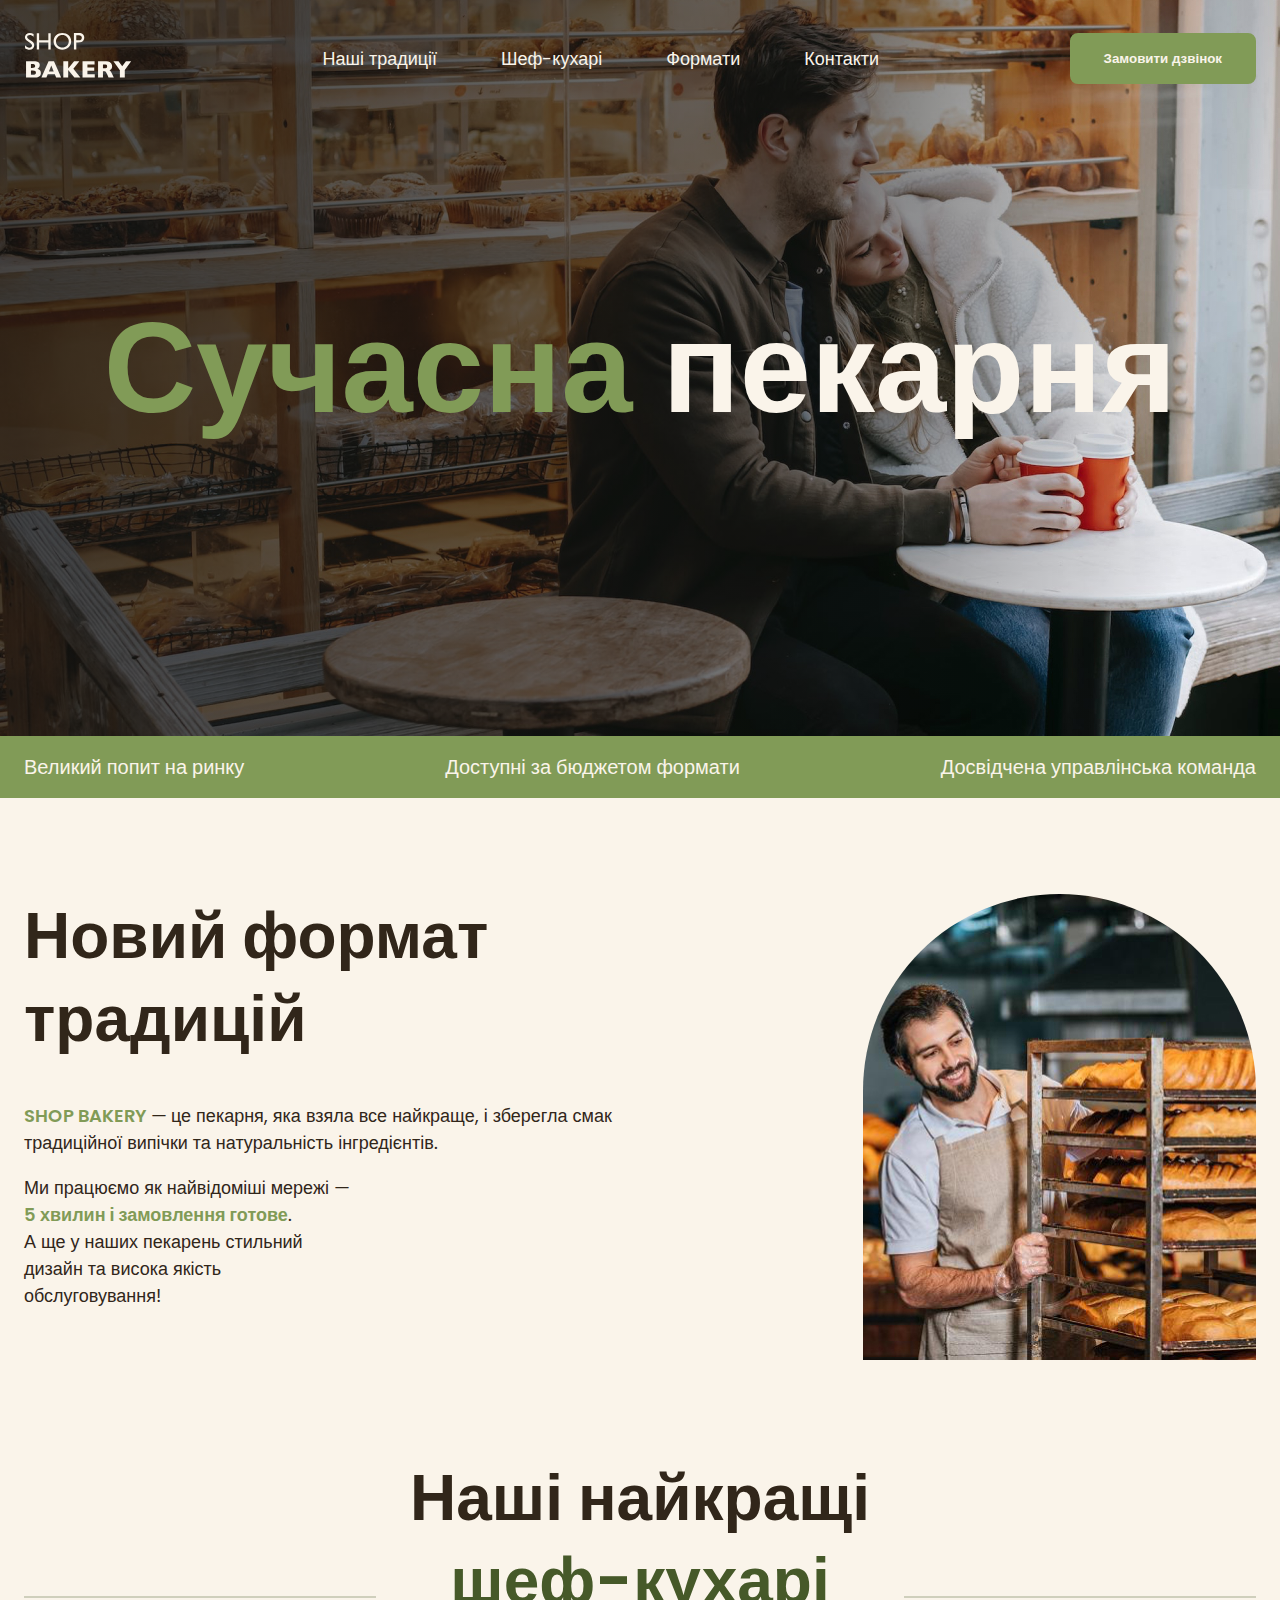
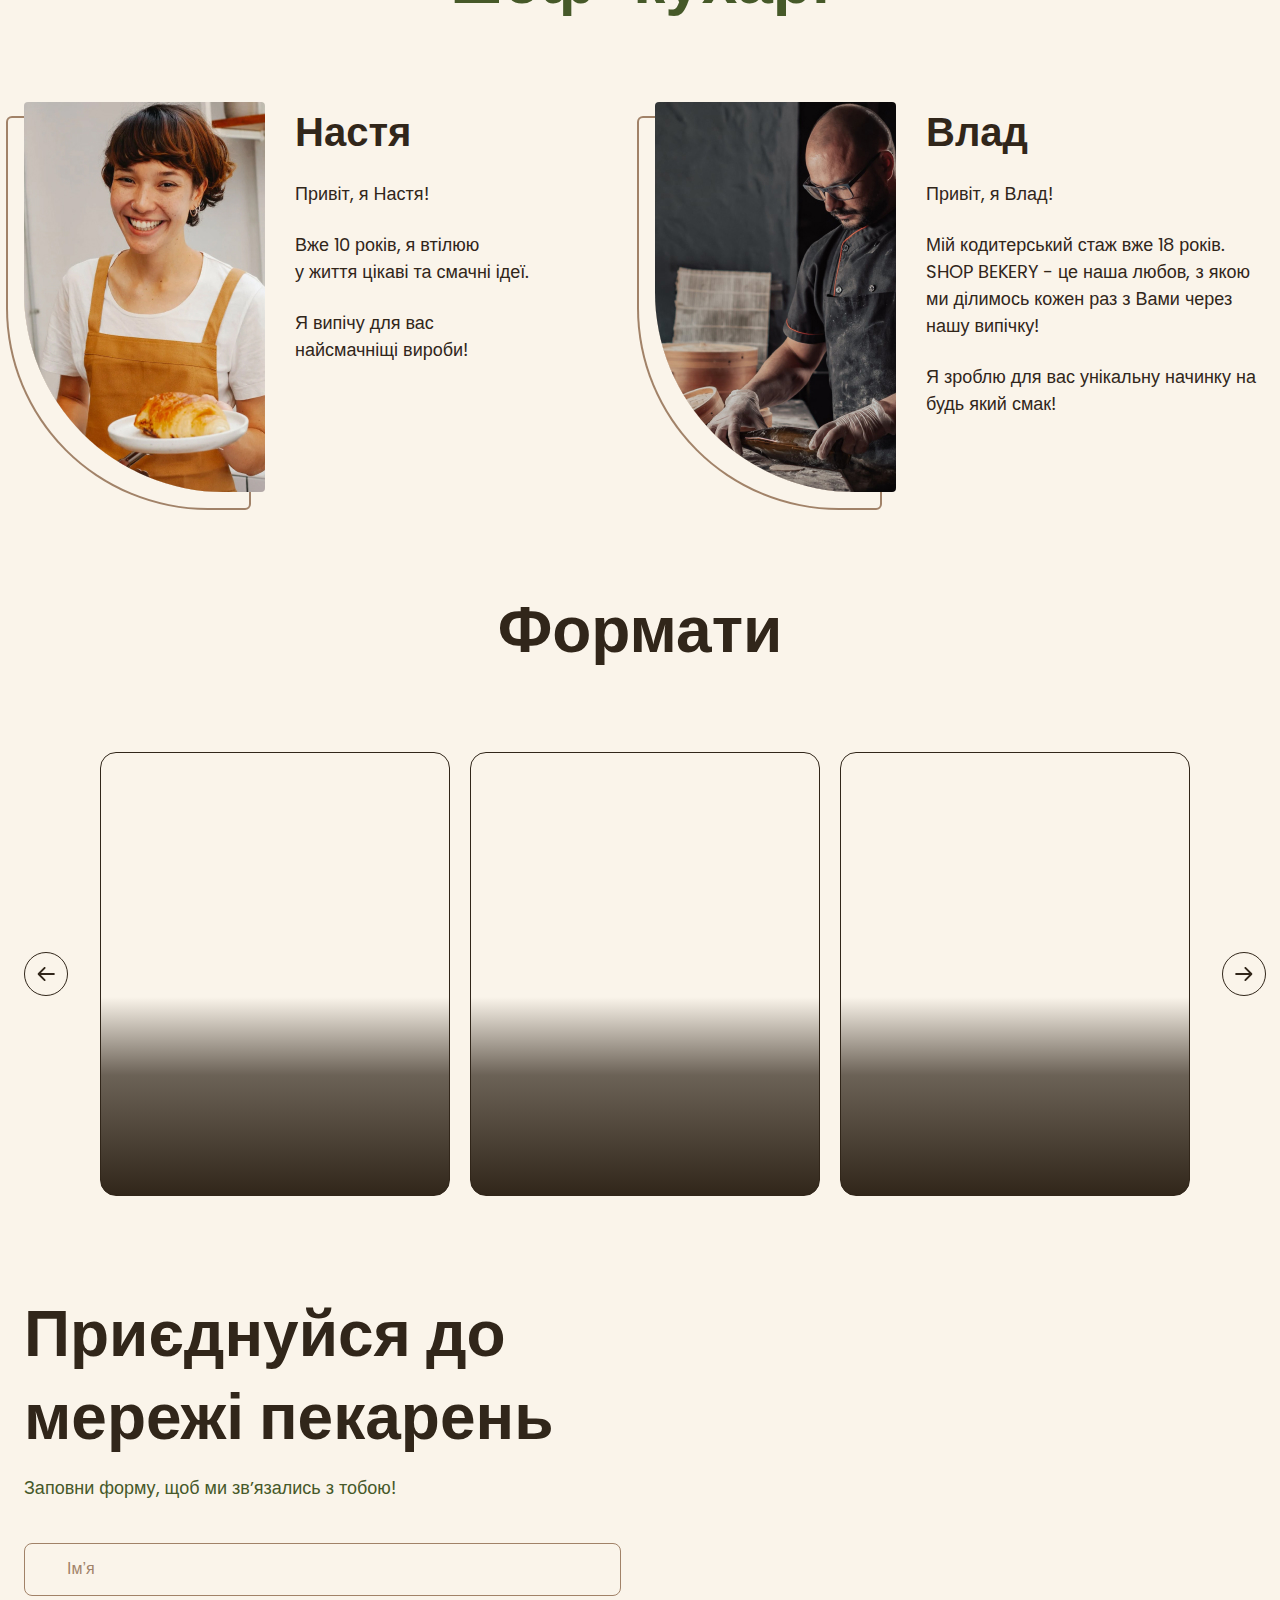
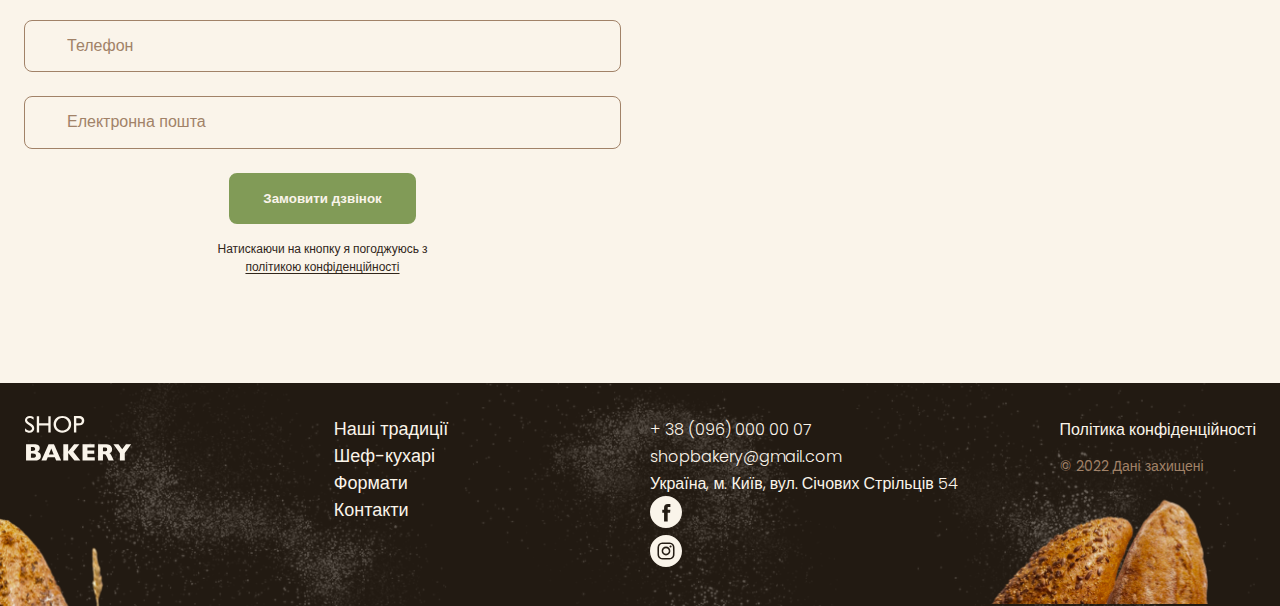
==== commit 9c661939: "5" ====
--- a/index.html
+++ b/index.html
@@ -30,7 +30,9 @@
               <li><a class="link" href="#contact-section">Контакти</a></li>
             </ul>
           </nav>
-          <button class="button" type="button">Замовити дзвінок</button>
+          <a href="#modal">
+            <button class="button" type="button">Замовити дзвінок</button>
+          </a>
         </div>
       </div>
     </header>
@@ -67,14 +69,18 @@
                 обслуговування!
               </p>
             </div>
-            <img src="./images/pekarman.jpg" alt="Пекар" />
+            <img
+              class="traditions-image"
+              src="./images/pekarman.jpg"
+              alt="Пекар"
+            />
           </div>
         </div>
       </section>
       <section class="section" id="chefs-section">
         <div class="container">
           <h2 class="chefs-title section-title">
-            Наші найкращі <span class="accent">шеф-кухарі</span>
+            Наші найкращі<br /><span class="accent">шеф-кухарі</span>
           </h2>
           <ul class="chefs-list">
             <li class="chefs-item">
@@ -168,7 +174,7 @@
                 </article>
               </li>
             </ul>
-            <button class="carousel-buuton" type="button">
+            <button class="carousel-buuton next" type="button">
               <svg class="carousel-icon" width="44" height="44">
                 <use href="./images/icons.svg#icon-left"></use>
               </svg>
@@ -183,7 +189,41 @@
               <h2 class="contact-title section-title">
                 Приєднуйся до мережі пекарень
               </h2>
-              <p>Заповни форму, щоб ми звʼязались з тобою!</p>
+              <p class="contact-text">
+                Заповни форму, щоб ми звʼязались з тобою!
+              </p>
+              <form
+                class="form"
+                name="contact-form"
+                autocomplete="on"
+                novalidate
+              >
+                <input
+                  class="input"
+                  type="text"
+                  name="user-name"
+                  placeholder="Ім’я"
+                />
+                <input
+                  class="input"
+                  type="tel"
+                  name="user-tel"
+                  placeholder="Телефон"
+                />
+                <input
+                  class="input"
+                  type="email"
+                  name="user-email"
+                  placeholder="Електронна пошта"
+                />
+                <button class="form-button" type="submit">
+                  Замовити дзвінок
+                </button>
+                <p class="form-desc">Натискаючи на кнопку я погоджуюсь з</p>
+                <a class="form-desc-link" href="#"
+                  >політикою конфіденційності</a
+                >
+              </form>
             </div>
             <iframe
               class="contact-map"
@@ -259,5 +299,50 @@
         </div>
       </div>
     </footer>
+    <div class="backdrop" id="modal">
+      <div class="modal">
+        <a class="close" href="#close" title="Close">
+          <svg width="44" height="44">
+            <use href="./images/icons.svg#icon-Close"></use>
+          </svg>
+        </a>
+        <h2 class="form-title">Замовити дзвінок</h2>
+        <p class="form-text">
+          Залишіть заявку та наш спеціаліст зв'яжеться з Вами!
+        </p>
+        <form class="form" name="contact-form" autocomplete="on">
+          <input
+            class="input"
+            type="text"
+            name="user-name"
+            placeholder="Ім’я"
+            minlength="2"
+            maxlength="20"
+            required
+          />
+          <input
+            class="input"
+            type="tel"
+            name="user-tel"
+            placeholder="Телефон"
+            required
+            pattern="^\+[0-9]{12}"
+          />
+          <input
+            class="input"
+            type="email"
+            name="user-email"
+            placeholder="Електронна пошта"
+            required
+          />
+          <button class="form-button" type="submit">Замовити дзвінок</button>
+          <p class="form-desc">Натискаючи на кнопку я погоджуюсь з</p>
+          <a class="form-desc-link" href="#" target="_blank"
+            >політикою конфіденційності</a
+          >
+        </form>
+        <img class="modal-bread" src="./images/modal-bread.png" alt="Modal bread">
+      </div>
+    </div>
   </body>
 </html>
--- a/css/stylis.css
+++ b/css/stylis.css
@@ -38,7 +38,7 @@
   --color-primary-dark: #31261a;
   --color-primary-lith: #faf4ea;
   --color-barnd-dark: #465929;
-  --color-secondary-dark: #A18268;
+  --color-secondary-dark: #a18268;
 }
 
 *,
@@ -103,13 +103,21 @@
 }
 
 .button:hover {
-  background-color: var(--color-primary-lith);
+  background-color: transparent;
   color: var(--color-brand);
 }
 
+.button:disabled {
+  color: gray;
+  background-color: lightgray;
+  border-color: currentColor;
+  cursor: not-allowed;
+}
+
 .link {
   color: var(--color-primary-lith);
   text-decoration: none;
+  transition: color 0.3s;
 }
 
 .link:hover {
@@ -130,7 +138,10 @@
 }
 
 .header {
-  background-color: brown;
+  position: absolute;
+  top: 32px;
+  left: 0;
+  width: 100%;
 }
 
 .header-container {
@@ -154,7 +165,13 @@
 }
 
 .hero-section {
-  background-image: url(../images/heroBG.jpg);
+  background-image: linear-gradient(
+      103deg,
+      rgba(18, 18, 17, 0.78) 2.03%,
+      rgba(18, 18, 17, 0.6) 58.46%,
+      rgba(18, 18, 17, 0) 90.36%
+    ),
+    url(../images/heroBG.jpg);
   background-repeat: no-repeat;
   background-position: center top;
   background-size: cover;
@@ -223,6 +240,10 @@
   font-weight: 600;
 }
 
+.traditions-image {
+  border-radius: 400px 400px 0px 0px;
+}
+
 .limited {
   max-width: 340px;
 }
@@ -233,8 +254,8 @@
 
 .chefs-title {
   text-align: center;
-  max-width: 540px;
   margin: 0 auto 80px;
+  position: relative;
 }
 
 .chefs-titles {
@@ -245,6 +266,8 @@
 
 .chefs-title::after,
 .chefs-title::before {
+  position: absolute;
+  bottom: 24px;
   display: block;
   width: 352px;
   height: 2px;
@@ -252,6 +275,14 @@
   content: '';
 }
 
+.chefs-title::before {
+  left: 0;
+}
+
+.chefs-title::after {
+  right: 0;
+}
+
 .chefs-list {
   display: flex;
   flex-wrap: wrap;
@@ -267,7 +298,7 @@
   gap: 30px;
 }
 
-.chef-text p{
+.chef-text p {
   margin-bottom: 24px;
 }
 
@@ -278,7 +309,7 @@
 .chef-image {
   border-radius: 4px 4px 4px 200px;
   box-shadow: -16px 16px 0 0 var(--color-primary-lith),
-   -16px 16px 0 2px var(--color-secondary-dark);
+    -16px 16px 0 2px var(--color-secondary-dark);
 }
 
 .formats-title {
@@ -320,6 +351,11 @@
   padding: 24px;
   border: 1px solid #31261a;
   border-radius: 16px;
+  transition: transform 0.3s;
+}
+
+.format-card:hover {
+  transform: scale(1.05);
 }
 
 .formats-titles {
@@ -348,6 +384,10 @@
   fill: var(--color-primary-lith);
 }
 
+.next {
+  transform: rotate(180deg);
+}
+
 .contact-section {
   padding-bottom: 96px;
 }
@@ -358,6 +398,22 @@
 }
 
 .contact-title {
+  margin-bottom: 16px;
+}
+
+.contact-text {
+  margin-top: 0;
+  margin-bottom: 42px;
+  color: var(--color-barnd-dark);
+  font-size: 18px;
+  font-weight: 400;
+}
+
+.contact-form .input {
+  margin-bottom: 24px;
+}
+
+.contact-form .form-button {
   margin-bottom: 16px;
 }
 
@@ -368,6 +424,7 @@
 }
 
 .footer {
+  position: relative;
   background-color: var(--color-primary-dark);
   background-image: url(../images/footerBG.png);
   background-repeat: no-repeat;
@@ -433,3 +490,155 @@
   color: #a18268;
   font-size: 14px;
 }
+
+.footer::before {
+  width: 180px;
+  height: 120px;
+  position: absolute;
+  bottom: 0;
+  left: 0;
+  content: '';
+  background-image: url(../images/decor-bread-small.png);
+  background-size: 100%;
+  background-repeat: no-repeat;
+}
+
+.footer::after {
+  width: 380px;
+  height: 190px;
+  position: absolute;
+  right: 0;
+  bottom: 0;
+  content: '';
+  background-image: url(../images/decor-bread-lirge.png);
+  background-size: 100%;
+  background-repeat: no-repeat;
+}
+
+/* Modal */
+
+.backdrop {
+  position: fixed;
+  top: 0;
+  left: 0;
+  right: 0;
+  bottom: 0;
+  z-index: 10;
+  transition: opacity 300ms ease-in;
+  pointer-events: none;
+  opacity: 0;
+  display: flex;
+  align-items: center;
+  justify-content: center;
+  background-color: rgba(49, 38, 26, 0.4);
+}
+
+.backdrop:target {
+  opacity: 1;
+  pointer-events: auto;
+  overflow-y: auto;
+}
+
+.modal {
+  position: relative;
+  width: 80%;
+  max-width: 880px;
+  height: 880px;
+  background-color: var(--color-primary-lith);
+  border-radius: 32px;
+  padding: 128px;
+  overflow-y: auto;
+  display: flex;
+  flex-direction: column;
+  align-items: center;
+}
+
+.close {
+  position: absolute;
+  top: 40px;
+  right: 40px;
+}
+
+.modal-bread {
+  position: absolute;
+  right: 0;
+  bottom: 0;
+}
+
+/* Form */
+
+.form {
+  width: 100%;
+  display: flex;
+  flex-direction: column;
+  align-items: center;
+}
+
+.form-title {
+  font-size: 64px;
+  font-weight: 600;
+  line-height: normal;
+  margin-bottom: 8px;
+}
+
+.form-text {
+  margin-top: 0;
+  margin-bottom: 72px;
+  color: var(--color-barnd-dark);
+  font-size: 18px;
+  font-weight: 400;
+}
+
+.input {
+  background-color: transparent;
+  padding: 16px 42px;
+  margin-bottom: 32px;
+  font-size: 16px;
+  line-height: 1.17;
+  width: 100%;
+  border-radius: 8px;
+  border: 1px solid var(--color-secondary-dark);
+}
+
+.input::placeholder {
+  color: var(--color-secondary-dark);
+}
+
+.input:hover,
+.input:active,
+.input:focus {
+  outline: none;
+  border-color: var(--color-brand);
+}
+
+.input:hover::placeholder {
+  color: var(--color-primary-dark);
+}
+
+.form-button {
+  color: var(--color-primary-lith);
+  border-radius: 8px;
+  border: 2px solid var(--color-brand);
+  background-color: var(--color-brand);
+  font-weight: 600;
+  padding: 16px 32px;
+  cursor: pointer;
+  margin-bottom: 24px;
+}
+
+.form-button:hover {
+  background-color: transparent;
+  color: var(--color-brand);
+}
+
+.form-desc,
+.form-desc-link {
+  font-size: 12px;
+  font-weight: 500;
+  margin: 0;
+}
+
+.form-desc-link {
+  text-underline-offset: 2px;
+  color: var(--color-primary-dark);
+}
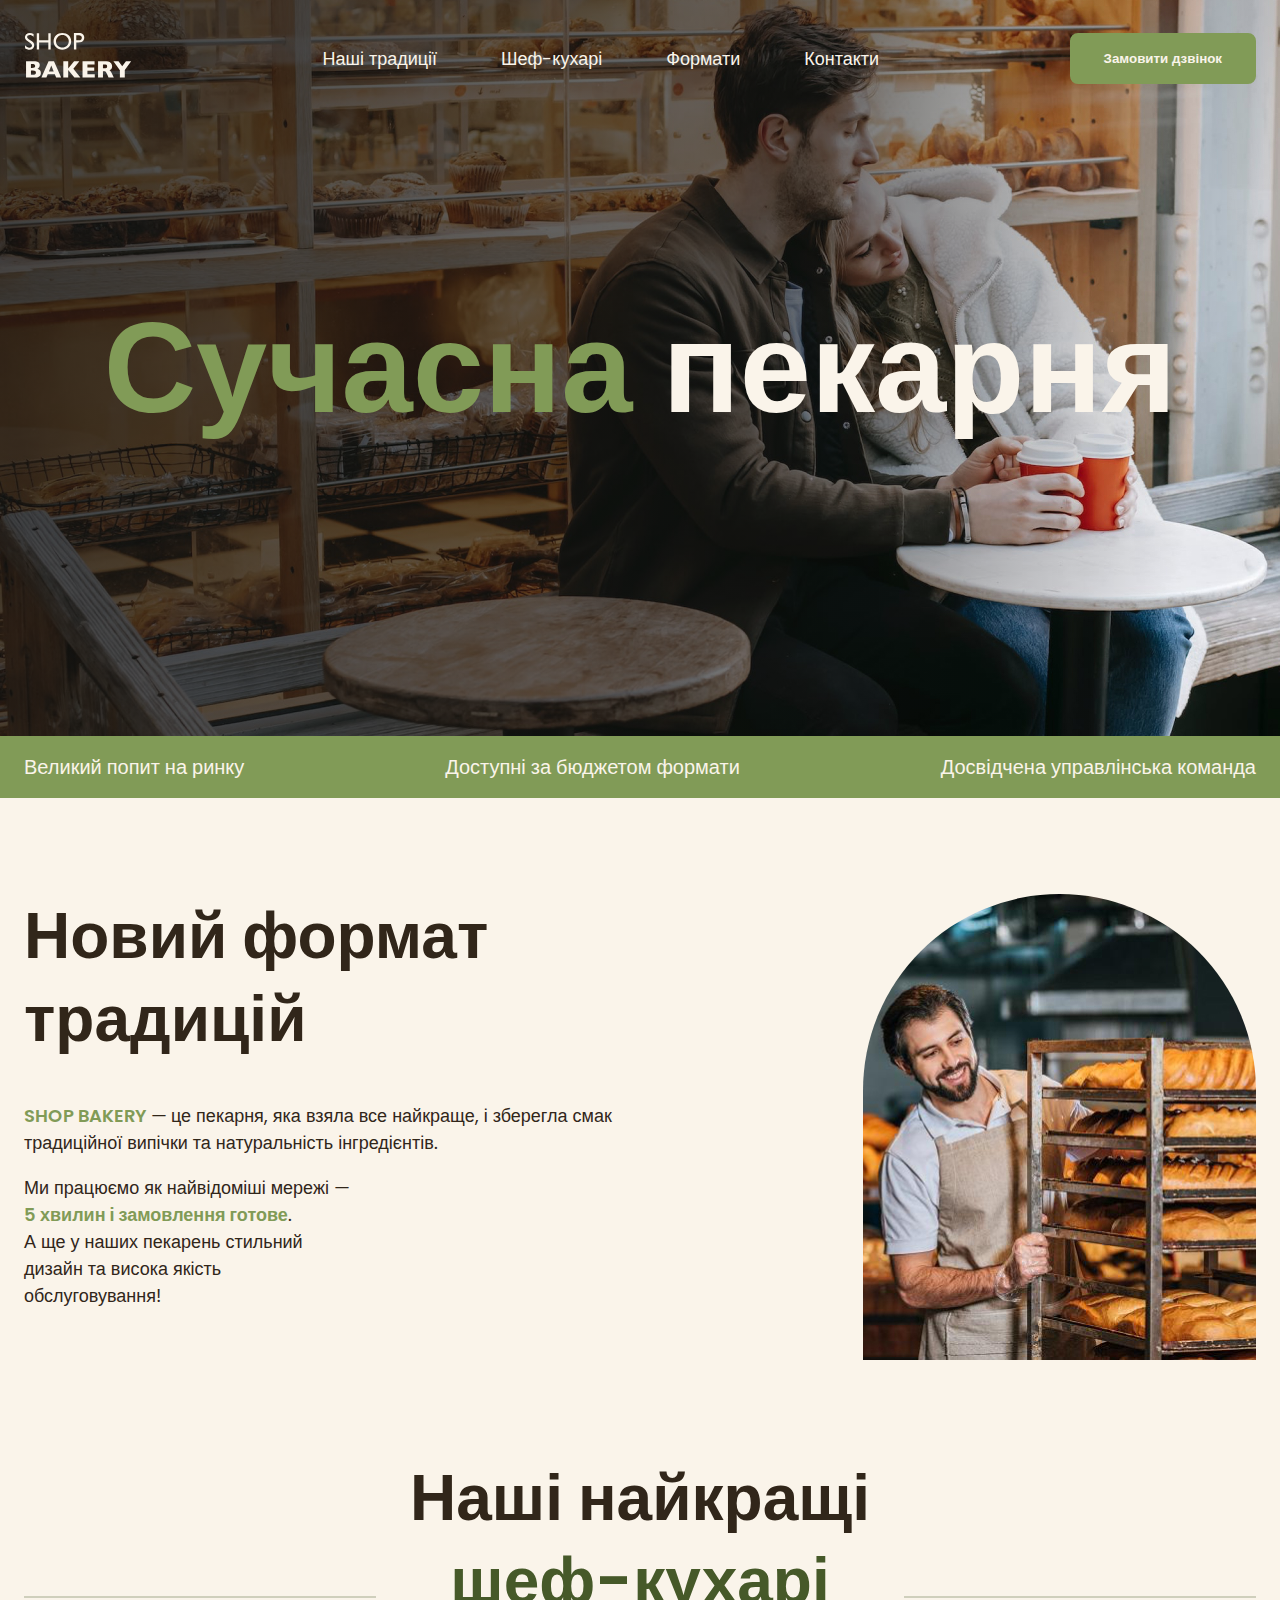
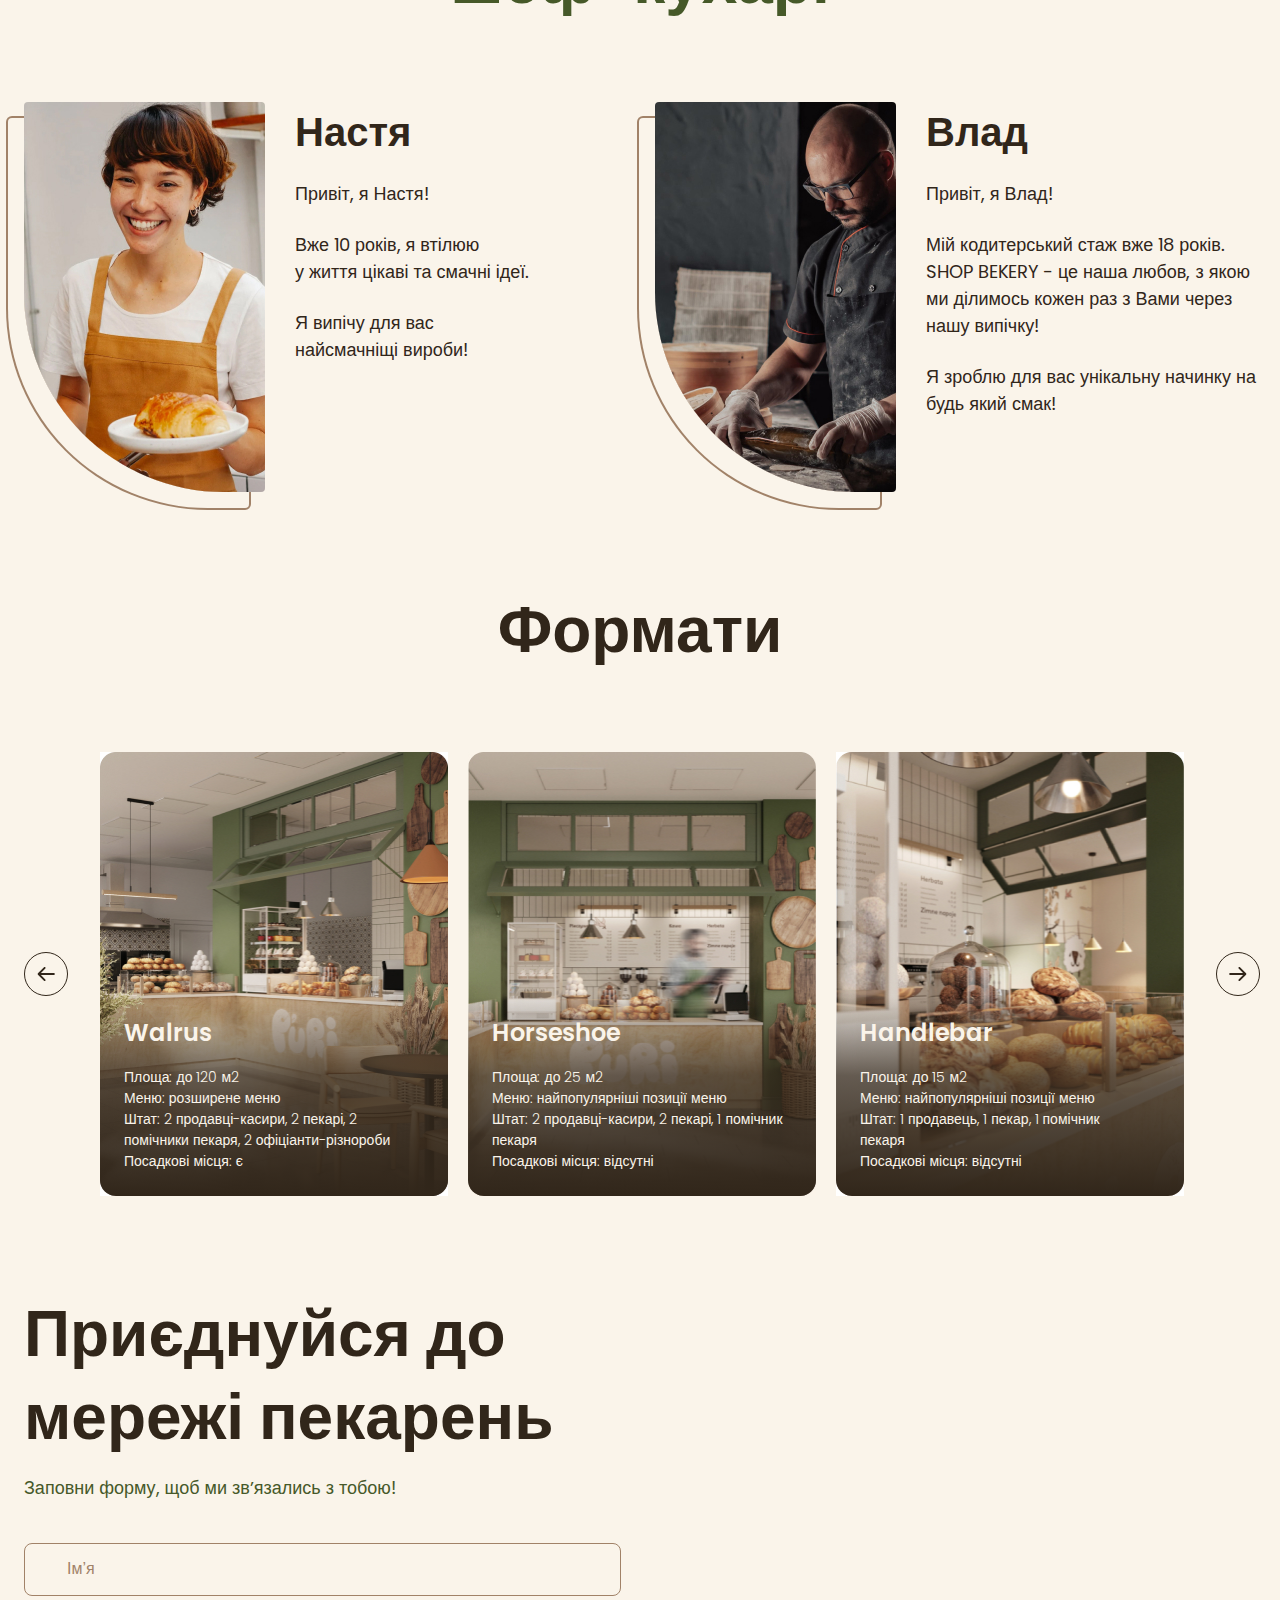
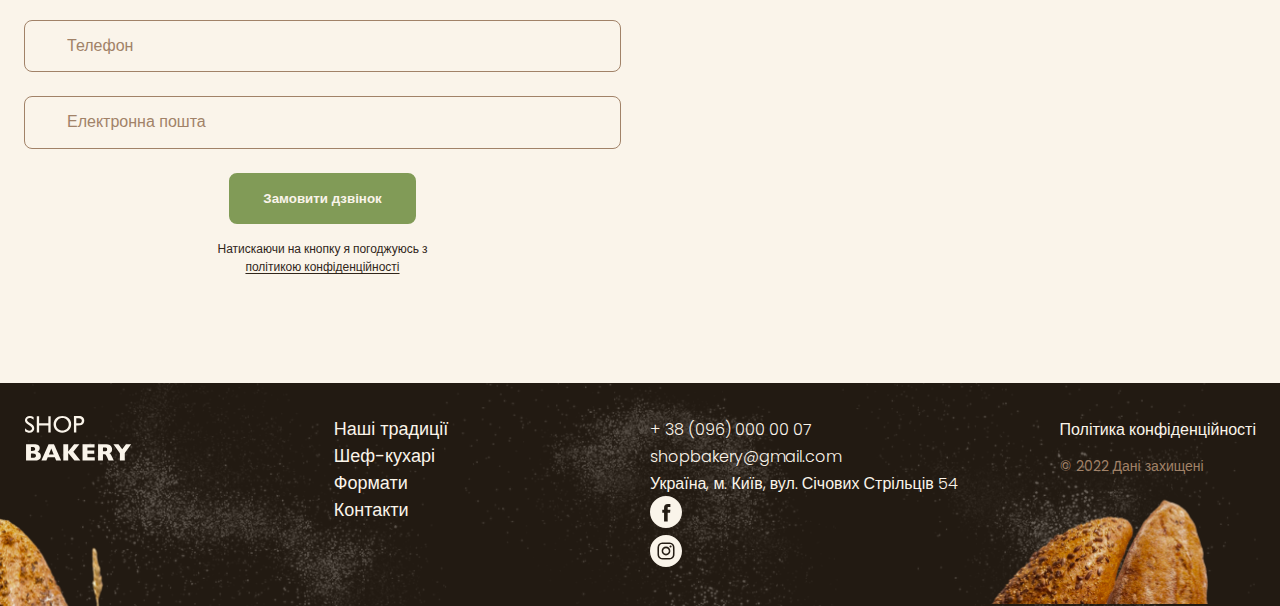
==== commit 57ec9d93: "6" ====
--- a/index.html
+++ b/index.html
@@ -4,7 +4,7 @@
     <meta charset="UTF-8" />
     <meta http-equiv="X-UA-Compatible" content="IE=edge" />
     <meta name="viewport" content="width=device-width, initial-scale=1.0" />
-    <link rel="stylesheet" href="./css/stylis.css" />
+    <link rel="stylesheet" href="./scss/main.css" />
     <!-- <link rel="preconnect" href="https://fonts.googleapis.com" />
     <link rel="preconnect" href="https://fonts.gstatic.com" crossorigin />
     <link
@@ -138,14 +138,18 @@
             <ul class="format-list">
               <li class="format-item">
                 <article class="format-card">
+                  <img
+                    class="format-image"
+                    src="./images/Walrus.jpg"
+                    alt="Walrus"
+                  />
                   <h3 class="formats-titles" lang="en">Walrus</h3>
                   <div class="formats-text">
                     <p>Площа: до 120 м2</p>
                     <p>Меню: розширене меню</p>
                     <p>
-                      Штат: 2 продавці-касири, 2 пекарі, 2 помічники пекаря,
-                      2<br />
-                      офіціанти-різнороби
+                      Штат: 2 продавці-касири, 2 пекарі, 2<br />
+                      помічники пекаря, 2 офіціанти-різнороби
                     </p>
                     <p>Посадкові місця: є</p>
                   </div>
@@ -153,6 +157,11 @@
               </li>
               <li class="format-item">
                 <article class="format-card">
+                  <img
+                    class="format-image"
+                    src="./images/Hors.jpg"
+                    alt="Horseshoe"
+                  />
                   <h3 class="formats-titles" lang="en">Horseshoe</h3>
                   <div class="formats-text">
                     <p>Площа: до 25 м2</p>
@@ -164,11 +173,16 @@
               </li>
               <li class="format-item">
                 <article class="format-card">
+                  <img
+                    class="format-image"
+                    src="./images/hand.jpg"
+                    alt="Handlebar"
+                  />
                   <h3 class="formats-titles" lang="en">Handlebar</h3>
                   <div class="formats-text">
                     <p>Площа: до 15 м2</p>
                     <p>Меню: найпопулярніші позиції меню</p>
-                    <p>Штат: 1 продавець, 1 пекар, 1 помічник пекаря</p>
+                    <p>Штат: 1 продавець, 1 пекар, 1 помічник<br /> пекаря</p>
                     <p>Посадкові місця: відсутні</p>
                   </div>
                 </article>
@@ -341,7 +355,11 @@
             >політикою конфіденційності</a
           >
         </form>
-        <img class="modal-bread" src="./images/modal-bread.png" alt="Modal bread">
+        <img
+          class="modal-bread"
+          src="./images/modal-bread.png"
+          alt="Modal bread"
+        />
       </div>
     </div>
   </body>
--- a/scss/main.css
+++ b/scss/main.css
@@ -0,0 +1,646 @@
+/* poppins-300 - latin */
+@font-face {
+  font-display: swap; /* Check https://developer.mozilla.org/en-US/docs/Web/CSS/@font-face/font-display for other options. */
+  font-family: "Poppins";
+  font-style: normal;
+  font-weight: 300;
+  src: url("../fonts/poppins-v20-latin-300.woff2") format("woff2"); /* Chrome 36+, Opera 23+, Firefox 39+, Safari 12+, iOS 10+ */
+}
+/* poppins-regular - latin */
+@font-face {
+  font-display: swap; /* Check https://developer.mozilla.org/en-US/docs/Web/CSS/@font-face/font-display for other options. */
+  font-family: "Poppins";
+  font-style: normal;
+  font-weight: 400;
+  src: url("../fonts/poppins-v20-latin-regular.woff2") format("woff2"); /* Chrome 36+, Opera 23+, Firefox 39+, Safari 12+, iOS 10+ */
+}
+/* poppins-600 - latin */
+@font-face {
+  font-display: swap; /* Check https://developer.mozilla.org/en-US/docs/Web/CSS/@font-face/font-display for other options. */
+  font-family: "Poppins";
+  font-style: normal;
+  font-weight: 600;
+  src: url("../fonts/poppins-v20-latin-600.woff2") format("woff2"); /* Chrome 36+, Opera 23+, Firefox 39+, Safari 12+, iOS 10+ */
+}
+/* poppins-900 - latin */
+@font-face {
+  font-display: swap; /* Check https://developer.mozilla.org/en-US/docs/Web/CSS/@font-face/font-display for other options. */
+  font-family: "Poppins";
+  font-style: normal;
+  font-weight: 900;
+  src: url("../fonts/poppins-v20-latin-900.woff2") format("woff2"); /* Chrome 36+, Opera 23+, Firefox 39+, Safari 12+, iOS 10+ */
+}
+:root {
+  --color-brand: #819b57;
+  --color-primary-dark: #31261a;
+  --color-primary-lith: #faf4ea;
+  --color-barnd-dark: #465929;
+  --color-secondary-dark: #a18268;
+}
+
+*,
+*::after,
+*::before {
+  box-sizing: border-box;
+}
+
+body {
+  background-color: var(--color-primary-lith);
+  color: var(--color-primary-dark);
+  font-family: "Poppins", sans-serif;
+  font-size: 18px;
+  font-weight: 400;
+  font-style: normal;
+  line-height: 1.5;
+  margin: 0;
+}
+
+h1,
+h2,
+h3,
+h4,
+h5,
+h6 p {
+  margin-top: 0;
+}
+
+a {
+  display: inline-block;
+}
+
+.container {
+  width: 100%;
+  max-width: 1288px;
+  margin: 0 auto;
+  padding: 0 24px;
+}
+
+.section {
+  padding: 48px 0;
+}
+
+address {
+  font-style: normal;
+}
+
+ul {
+  list-style-type: none;
+  margin: 0;
+  padding: 0;
+}
+
+.section-title {
+  font-size: 64px;
+  font-weight: 600;
+  line-height: 1.3;
+}
+
+.section-title .accent {
+  color: var(--color-barnd-dark);
+}
+
+.limited {
+  max-width: 340px;
+}
+
+.upper {
+  text-transform: uppercase;
+}
+
+.hidden {
+  position: absolute;
+  white-space: nowrap;
+  width: 1px;
+  height: 1px;
+  overflow: hidden;
+  border: 0;
+  padding: 0;
+  clip: rect(0 0 0 0);
+  -webkit-clip-path: inset(50%);
+          clip-path: inset(50%);
+  margin: -1px;
+}
+
+.button {
+  color: var(--color-primary-lith);
+  border-radius: 8px;
+  border: 2px solid var(--color-brand);
+  background-color: var(--color-brand);
+  font-weight: 600;
+  padding: 16px 32px;
+  cursor: pointer;
+}
+
+.button:hover {
+  background-color: transparent;
+  color: var(--color-brand);
+}
+
+.button:disabled {
+  color: gray;
+  background-color: lightgray;
+  border-color: currentColor;
+  cursor: not-allowed;
+}
+
+.link {
+  color: var(--color-primary-lith);
+  text-decoration: none;
+  transition: color 0.3s;
+}
+
+.link:hover {
+  color: var(--color-brand);
+}
+
+.header {
+  position: absolute;
+  top: 32px;
+  left: 0;
+  width: 100%;
+}
+
+.header-container {
+  display: flex;
+  align-items: center;
+  gap: 40px;
+}
+
+.header-nav {
+  display: flex;
+  align-items: center;
+  flex-grow: 1;
+  gap: 40px;
+}
+
+.header-menu {
+  display: flex;
+  gap: 64px;
+  flex-grow: 1;
+  justify-content: center;
+}
+
+.hero-section {
+  background-image: linear-gradient(103deg, rgba(18, 18, 17, 0.78) 2.03%, rgba(18, 18, 17, 0.6) 58.46%, rgba(18, 18, 17, 0) 90.36%), url(../images/heroBG.jpg);
+  background-repeat: no-repeat;
+  background-position: center top;
+  background-size: cover;
+  padding: 272px 0;
+}
+
+.hero-title {
+  color: var(--color-primary-lith);
+  text-align: center;
+  font-size: 128px;
+  font-weight: 600;
+  margin-bottom: 0;
+}
+
+.hero-title .accent {
+  color: var(--color-brand);
+}
+
+.adventages-section {
+  padding: 16px 0;
+  background-color: var(--color-brand);
+}
+
+.adventages-list {
+  display: flex;
+  justify-content: space-between;
+  gap: 40px;
+}
+
+.adventages-item {
+  color: var(--color-primary-lith);
+  font-size: 20px;
+  font-weight: 300;
+}
+
+.traditions-section {
+  padding-top: 96px;
+}
+
+.traditions-container {
+  display: flex;
+  justify-content: space-between;
+  gap: 40px;
+}
+
+.traditions-content {
+  max-width: 680px;
+}
+
+.traditions-title {
+  margin-bottom: 42px;
+}
+
+.traditions-text span {
+  color: var(--color-brand);
+  font-weight: 600;
+}
+
+.traditions-image {
+  border-radius: 400px 400px 0px 0px;
+}
+
+.chefs-title {
+  text-align: center;
+  margin: 0 auto 80px;
+  position: relative;
+}
+
+.chefs-titles {
+  font-size: 40px;
+  font-weight: 600;
+  margin-bottom: 16px;
+}
+
+.chefs-title::after,
+.chefs-title::before {
+  position: absolute;
+  bottom: 24px;
+  display: block;
+  width: 352px;
+  height: 2px;
+  background: #cfcfbc;
+  content: "";
+}
+
+.chefs-title::before {
+  left: 0;
+}
+
+.chefs-title::after {
+  right: 0;
+}
+
+.chefs-list {
+  display: flex;
+  flex-wrap: wrap;
+  gap: 40px 30px;
+}
+
+.chefs-item {
+  flex-basis: calc((100% - 30px) / 2);
+}
+
+.chef-card {
+  display: flex;
+  gap: 30px;
+}
+
+.chef-text p {
+  margin-bottom: 24px;
+}
+
+.chef-text p:last-child {
+  margin-bottom: 0;
+}
+
+.chef-image {
+  border-radius: 4px 4px 4px 200px;
+  box-shadow: -16px 16px 0 0 var(--color-primary-lith), -16px 16px 0 2px var(--color-secondary-dark);
+}
+
+.formats-title {
+  text-align: center;
+  margin-bottom: 80px;
+}
+
+.formats-container {
+  display: flex;
+  gap: 32px;
+  align-items: center;
+}
+
+.formats-text p {
+  width: 300px;
+  color: var(--color-primary-lith);
+  font-size: 14px;
+  font-weight: 300;
+  margin: 0;
+}
+
+.format-list {
+  display: flex;
+  justify-content: center;
+  gap: 20px;
+}
+
+.format-item {
+  flex-basis: calc((100% - 40px) / 3);
+}
+
+.format-card {
+  display: flex;
+  flex-direction: column;
+  justify-content: flex-end;
+  position: relative;
+  height: 444px;
+  background-image: linear-gradient(180deg, rgba(49, 38, 26, 0) 55.21%, rgba(49, 38, 26, 0.71) 72.92%, #31261a 100%);
+  padding: 24px;
+  border-radius: 16px;
+  transition: transform 0.3s;
+}
+
+.format-card:hover {
+  transform: scale(1.05);
+}
+
+.format-image {
+  position: absolute;
+  top: 0;
+  left: 0;
+  width: 100%;
+  height: 100%;
+  z-index: -1;
+}
+
+.formats-titles {
+  color: var(--color-primary-lith);
+  font-size: 24px;
+  font-weight: 600;
+  margin-bottom: 16px;
+}
+
+.carousel-buuton {
+  display: flex;
+  align-items: center;
+  justify-content: center;
+  flex-shrink: 0;
+  width: 44px;
+  height: 44px;
+  fill: var(--color-primary-dark);
+  background-color: transparent;
+  padding: 0;
+  border-radius: 50%;
+  border: 1px solid var(--color-primary-dark);
+}
+
+.carousel-buuton:hover {
+  background-color: var(--color-primary-dark);
+  fill: var(--color-primary-lith);
+}
+
+.next {
+  transform: rotate(180deg);
+}
+
+.contact-section {
+  padding-bottom: 96px;
+}
+
+.contact-container {
+  display: flex;
+  gap: 32px;
+}
+
+.contact-title {
+  margin-bottom: 16px;
+}
+
+.contact-text {
+  margin-top: 0;
+  margin-bottom: 42px;
+  color: var(--color-barnd-dark);
+  font-size: 18px;
+  font-weight: 400;
+}
+
+.contact-form .input {
+  margin-bottom: 24px;
+}
+
+.contact-form .form-button {
+  margin-bottom: 16px;
+}
+
+.contact-map {
+  flex-shrink: 0;
+  border: none;
+  border-radius: 16px;
+}
+
+.footer {
+  position: relative;
+  background-color: var(--color-primary-dark);
+  background-image: url(../images/footerBG.png);
+  background-repeat: no-repeat;
+  background-size: cover;
+  background-position: center;
+  padding: 32px 0;
+}
+
+.footer-container {
+  display: flex;
+  gap: 20px;
+}
+
+.footer-nav {
+  display: flex;
+  gap: 20px;
+  flex-basis: 50%;
+}
+
+.footer-logo {
+  flex-grow: 1;
+}
+
+.footer-menu {
+  flex-grow: 1;
+}
+
+.footer-address {
+  display: flex;
+  gap: 20px;
+  flex-basis: 50%;
+}
+
+.address-menu {
+  flex-grow: 1;
+}
+
+/* .address-info {
+  flex-grow: 1;
+} */
+.address-link {
+  text-decoration: none;
+  color: var(--color-primary-lith);
+  font-size: 16px;
+  font-weight: 300;
+}
+
+.address-link:hover {
+  color: var(--color-brand);
+  font-weight: 600;
+}
+
+.address-icon {
+  fill: var(--color-primary-lith);
+}
+
+.address-icon:hover {
+  fill: var(--color-brand);
+}
+
+.address-copyriht {
+  color: #a18268;
+  font-size: 14px;
+}
+
+.footer::before {
+  width: 180px;
+  height: 120px;
+  position: absolute;
+  bottom: 0;
+  left: 0;
+  content: "";
+  background-image: url(../images/decor-bread-small.png);
+  background-size: 100%;
+  background-repeat: no-repeat;
+}
+
+.footer::after {
+  width: 380px;
+  height: 190px;
+  position: absolute;
+  right: 0;
+  bottom: 0;
+  content: "";
+  background-image: url(../images/decor-bread-lirge.png);
+  background-size: 100%;
+  background-repeat: no-repeat;
+}
+
+.backdrop {
+  position: fixed;
+  top: 0;
+  left: 0;
+  right: 0;
+  bottom: 0;
+  z-index: 10;
+  transition: opacity 300ms ease-in;
+  pointer-events: none;
+  opacity: 0;
+  display: flex;
+  align-items: center;
+  justify-content: center;
+  background-color: rgba(49, 38, 26, 0.4);
+}
+
+.backdrop:target {
+  opacity: 1;
+  pointer-events: auto;
+  overflow-y: auto;
+}
+
+.modal {
+  position: relative;
+  width: 80%;
+  max-width: 880px;
+  height: 880px;
+  background-color: var(--color-primary-lith);
+  border-radius: 32px;
+  padding: 128px;
+  overflow-y: auto;
+  display: flex;
+  flex-direction: column;
+  align-items: center;
+}
+
+.close {
+  position: absolute;
+  top: 40px;
+  right: 40px;
+}
+
+.modal-bread {
+  position: absolute;
+  right: 0;
+  bottom: 0;
+}
+
+.form {
+  width: 100%;
+  display: flex;
+  flex-direction: column;
+  align-items: center;
+}
+
+.form-title {
+  font-size: 64px;
+  font-weight: 600;
+  line-height: normal;
+  margin-bottom: 8px;
+}
+
+.form-text {
+  margin-top: 0;
+  margin-bottom: 72px;
+  color: var(--color-barnd-dark);
+  font-size: 18px;
+  font-weight: 400;
+}
+
+.input {
+  background-color: transparent;
+  padding: 16px 42px;
+  margin-bottom: 32px;
+  font-size: 16px;
+  line-height: 1.17;
+  width: 100%;
+  border-radius: 8px;
+  border: 1px solid var(--color-secondary-dark);
+}
+
+.input::-moz-placeholder {
+  color: var(--color-secondary-dark);
+}
+
+.input::placeholder {
+  color: var(--color-secondary-dark);
+}
+
+.input:hover,
+.input:active,
+.input:focus {
+  outline: none;
+  border-color: var(--color-brand);
+}
+
+.input:hover::-moz-placeholder {
+  color: var(--color-primary-dark);
+}
+
+.input:hover::placeholder {
+  color: var(--color-primary-dark);
+}
+
+.form-button {
+  color: var(--color-primary-lith);
+  border-radius: 8px;
+  border: 2px solid var(--color-brand);
+  background-color: var(--color-brand);
+  font-weight: 600;
+  padding: 16px 32px;
+  cursor: pointer;
+  margin-bottom: 24px;
+}
+
+.form-button:hover {
+  background-color: transparent;
+  color: var(--color-brand);
+}
+
+.form-desc,
+.form-desc-link {
+  font-size: 12px;
+  font-weight: 500;
+  margin: 0;
+}
+
+.form-desc-link {
+  text-underline-offset: 2px;
+  color: var(--color-primary-dark);
+}/*# sourceMappingURL=main.css.map */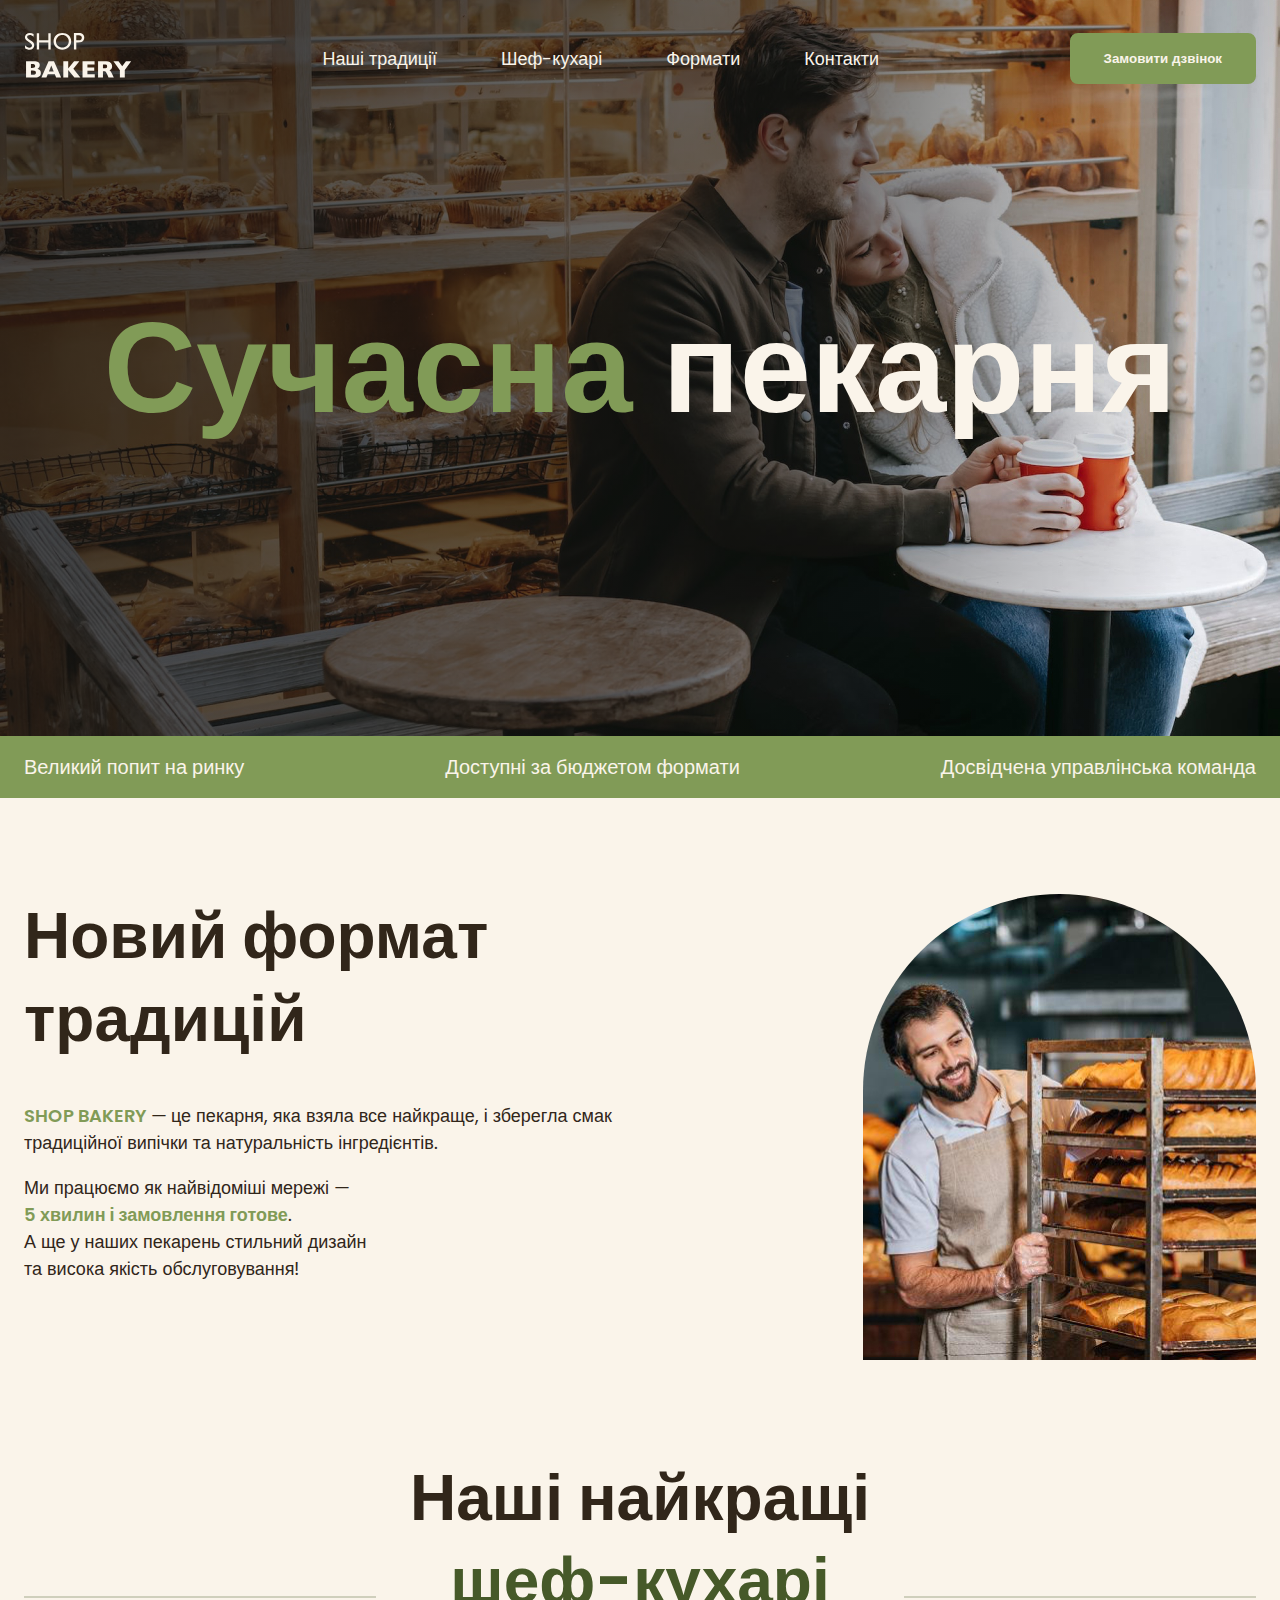
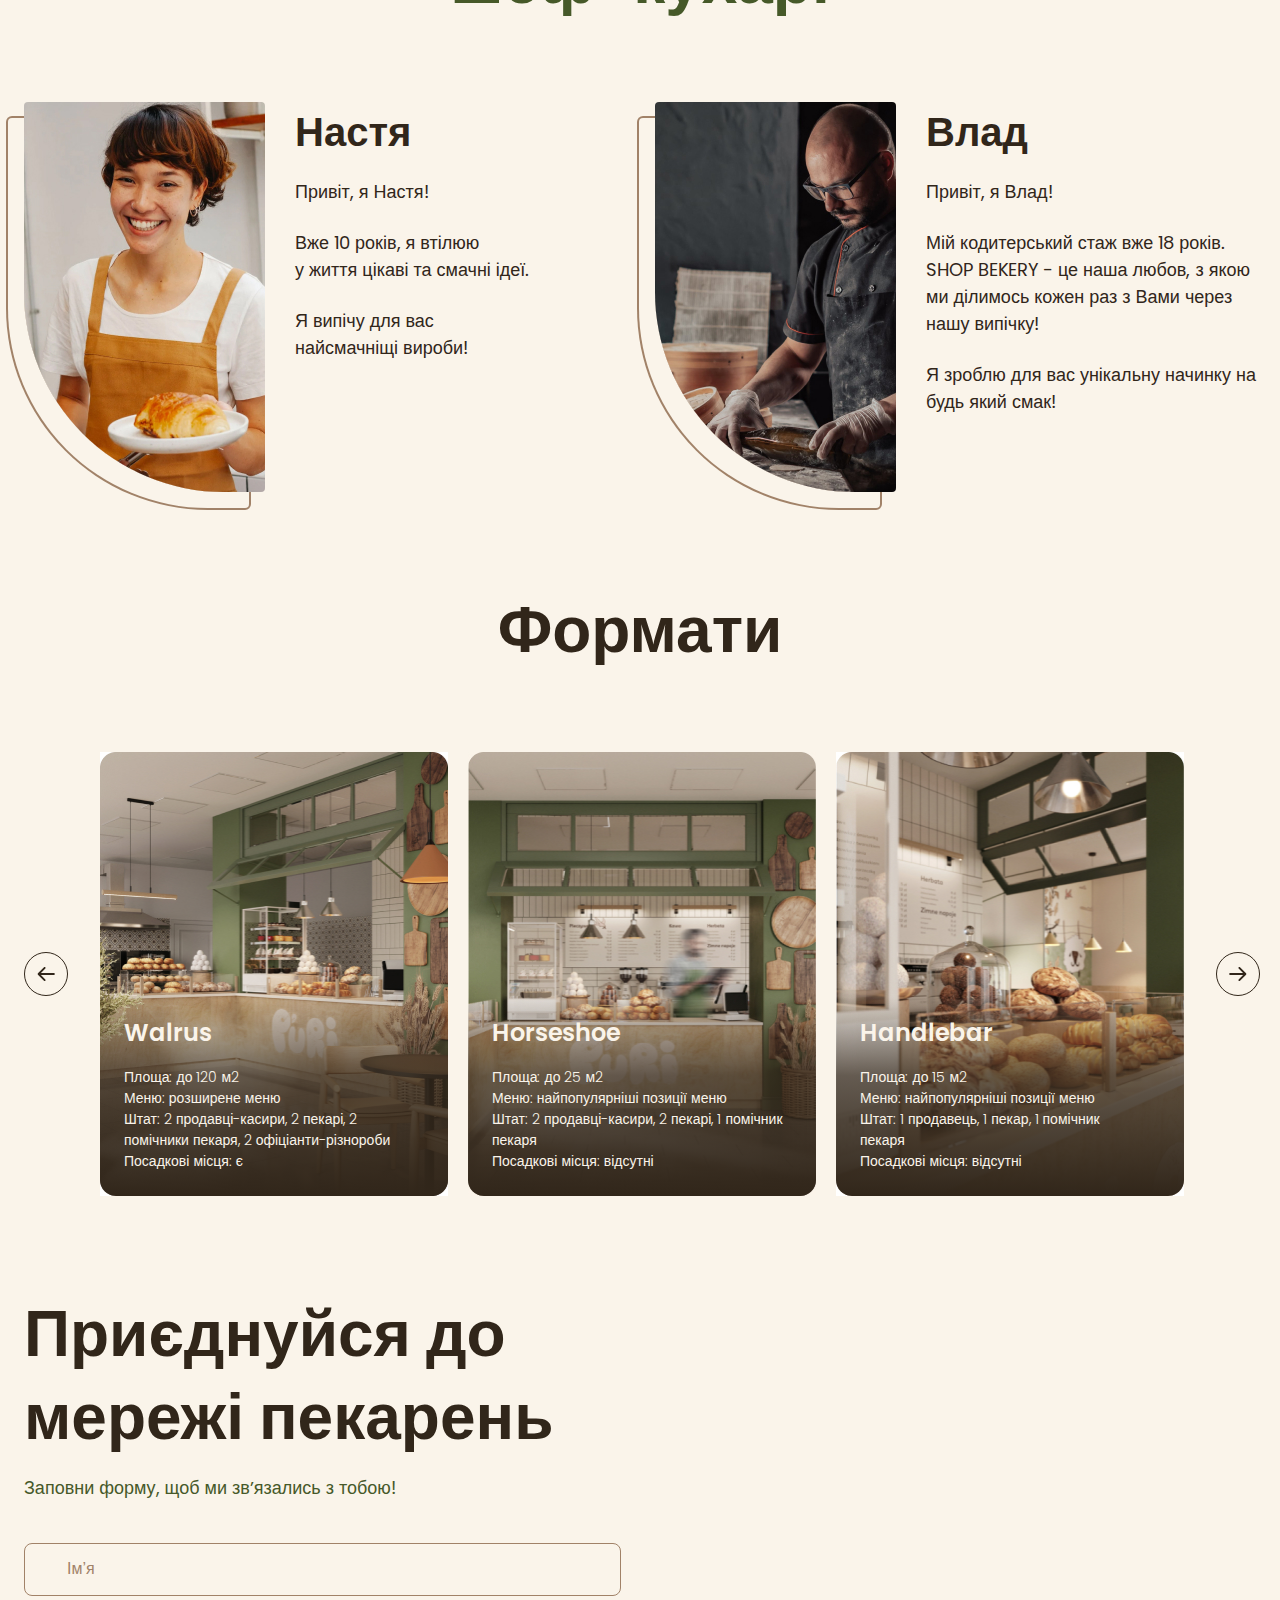
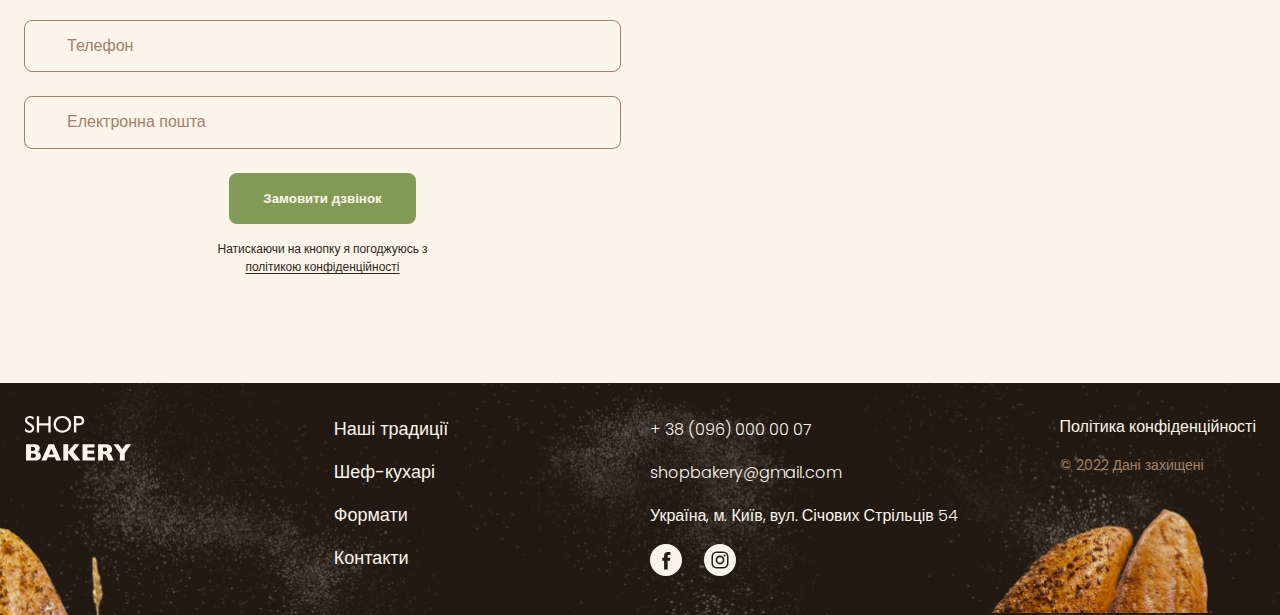
==== commit 92be1a95: "7" ====
--- a/index.html
+++ b/index.html
@@ -16,12 +16,12 @@
   <body>
     <header class="header">
       <div class="container">
-        <div class="header-container">
-          <nav class="header-nav">
+        <div class="header__container">
+          <nav class="header__nav">
             <a href="./index.html"
               ><img src="./images/logo.svg" alt="Логотип"
             /></a>
-            <ul class="header-menu">
+            <ul class="header__menu">
               <li>
                 <a class="link" href="#traditions-section">Наші традиції</a>
               </li>
@@ -38,113 +38,109 @@
     </header>
     <main>
       <section class="hero-section">
-        <h1 class="hero-title"><span class="accent">Сучасна</span> пекарня</h1>
+        <h1 class="hero-section__title"><span class="text-brand">Сучасна</span> пекарня</h1>
       </section>
       <section class="adventages-section">
         <div class="container">
           <h2 class="hidden">Нащі переваги</h2>
-          <ul class="adventages-list">
-            <li class="adventages-item">Великий попит на ринку</li>
-            <li class="adventages-item">Доступні за бюджетом формати</li>
-            <li class="adventages-item">Досвідчена управлінська команда</li>
+          <ul class="adventages-section__list">
+            <li class="adventages-section__item">Великий попит на ринку</li>
+            <li class="adventages-section__item">Доступні за бюджетом формати</li>
+            <li class="adventages-section__item">Досвідчена управлінська команда</li>
           </ul>
         </div>
       </section>
       <section class="section traditions-section" id="traditions-section">
         <div class="container">
-          <div class="traditions-container">
-            <div class="traditions-content">
-              <h2 class="traditions-title section-title">
+          <div class="traditions-section__container">
+            <div class="traditions-section__content">
+              <h2 class="traditions-section__title section__title">
                 Новий формат традицій
               </h2>
-              <p class="traditions-text">
-                <span class="upper">shop bakery</span> — це пекарня, яка взяла
+              <p>
+                <span class="text-brand text-bold text-uppercase">shop bakery</span> — це пекарня, яка взяла
                 все найкраще, і зберегла смак традиційної випічки та
                 натуральність інгредієнтів.
               </p>
-              <p class="traditions-text limited">
-                Ми працюємо як найвідоміші мережі —
-                <span>5 хвилин і замовлення готове</span>.<br />
+              <p class="limited">
+                Ми працюємо як найвідоміші мережі —<br>
+                <span class="text-brand text-bold">5 хвилин і замовлення готове</span>.<br />
                 А ще у наших пекарень стильний дизайн та висока якість
                 обслуговування!
               </p>
             </div>
             <img
-              class="traditions-image"
+              class="traditions-section__image"
               src="./images/pekarman.jpg"
               alt="Пекар"
             />
           </div>
         </div>
       </section>
-      <section class="section" id="chefs-section">
-        <div class="container">
-          <h2 class="chefs-title section-title">
-            Наші найкращі<br /><span class="accent">шеф-кухарі</span>
+      <section class="chefs-section section" id="chefs-section">
+        <div class="container">
+          <h2 class="chefs-section__title section__title">
+            Наші найкращі<br /><span class="text-brand-dark">шеф-кухарі</span>
           </h2>
-          <ul class="chefs-list">
-            <li class="chefs-item">
+          <ul class="chefs-section__list">
+            <li class="chefs-section__item">
               <article class="chef-card">
                 <img
-                  class="chef-image"
+                  class="chef-card__image"
                   src="./images/Nastya.jpg"
                   alt="Nastya"
                 />
                 <div>
-                  <h3 class="chefs-titles">Настя</h3>
-                  <div class="chef-text">
-                    <p>Привіт, я Настя!</p>
-                    <p>
+                  <h3 class="chef-card__titles">Настя</h3>
+                    <p class="chef-card__text">Привіт, я Настя!</p>
+                    <p class="chef-card__text">
                       Вже 10 років, я втілюю<br />
                       у життя цікаві та смачні ідеї.
                     </p>
-                    <p>
+                    <p class="chef-card__text">
                       Я випічу для вас<br />
                       найсмачніщі вироби!
                     </p>
-                  </div>
                 </div>
               </article>
             </li>
-            <li class="chefs-item">
+            <li class="chefs-section__item">
               <article class="chef-card">
-                <img class="chef-image" src="./images/Vlad.jpg" alt="Vlad" />
+                <img class="chef-card__image" src="./images/Vlad.jpg" alt="Vlad" />
                 <div>
-                  <h3 class="chefs-titles">Влад</h3>
-                  <div class="chef-text">
-                    <p>Привіт, я Влад!</p>
-                    <p>
+                  <h3 class="chef-card__titles">Влад</h3>
+                    <p class="chef-card__text">Привіт, я Влад!</p>
+                    <p class="chef-card__text">
                       Мій кодитерський стаж вже 18 років. SHOP BEKERY - це наша
                       любов, з якою ми ділимось кожен раз з Вами через нашу
                       випічку!
                     </p>
-                    <p>Я зроблю для вас унікальну начинку на будь який смак!</p>
-                  </div>
+                    <p class="chef-card__text">Я зроблю для вас унікальну начинку на будь який смак!</p>
                 </div>
               </article>
             </li>
           </ul>
         </div>
       </section>
-      <section class="section" id="formats-section">
-        <div class="container">
-          <h2 class="formats-title section-title">Формати</h2>
-          <div class="formats-container">
+      <section class="formats-section section" id="formats-section">
+        <div class="container">
+          <h2 class="formats-section__title section__title">Формати</h2>
+          <div class="formats-section__container">
             <button class="carousel-buuton" type="button">
               <svg class="carousel-icon" width="44" height="44">
                 <use href="./images/icons.svg#icon-left"></use>
               </svg>
             </button>
-            <ul class="format-list">
-              <li class="format-item">
+            <ul class="formats-section__list">
+              <li class="formats-section__item">
                 <article class="format-card">
                   <img
-                    class="format-image"
+                    class="format-card__image"
                     src="./images/Walrus.jpg"
                     alt="Walrus"
                   />
-                  <h3 class="formats-titles" lang="en">Walrus</h3>
-                  <div class="formats-text">
+                  <h3 class="format-card__titles" lang="en">Walrus</h3>
+                  <div class="format-card__text">
                     <p>Площа: до 120 м2</p>
                     <p>Меню: розширене меню</p>
                     <p>
@@ -155,15 +151,15 @@
                   </div>
                 </article>
               </li>
-              <li class="format-item">
+              <li class="formats-section__item">
                 <article class="format-card">
                   <img
-                    class="format-image"
+                    class="format-card__image"
                     src="./images/Hors.jpg"
                     alt="Horseshoe"
                   />
-                  <h3 class="formats-titles" lang="en">Horseshoe</h3>
-                  <div class="formats-text">
+                  <h3 class="format-card__titles" lang="en">Horseshoe</h3>
+                  <div class="format-card__text">
                     <p>Площа: до 25 м2</p>
                     <p>Меню: найпопулярніші позиції меню</p>
                     <p>Штат: 2 продавці-касири, 2 пекарі, 1 помічник пекаря</p>
@@ -171,15 +167,15 @@
                   </div>
                 </article>
               </li>
-              <li class="format-item">
+              <li class="formats-section__item">
                 <article class="format-card">
                   <img
-                    class="format-image"
+                    class="format-card__image"
                     src="./images/hand.jpg"
                     alt="Handlebar"
                   />
-                  <h3 class="formats-titles" lang="en">Handlebar</h3>
-                  <div class="formats-text">
+                  <h3 class="format-card__titles" lang="en">Handlebar</h3>
+                  <div class="format-card__text">
                     <p>Площа: до 15 м2</p>
                     <p>Меню: найпопулярніші позиції меню</p>
                     <p>Штат: 1 продавець, 1 пекар, 1 помічник<br /> пекаря</p>
@@ -198,12 +194,12 @@
       </section>
       <section class="contact-section section" id="contact-section">
         <div class="container">
-          <div class="contact-container">
-            <div class="contact-form">
-              <h2 class="contact-title section-title">
+          <div class="contact-section__container">
+            <div class="contact-section__form">
+              <h2 class="contact-section__title section__title">
                 Приєднуйся до мережі пекарень
               </h2>
-              <p class="contact-text">
+              <p class="contact-section__text text-brand-dark">
                 Заповни форму, щоб ми звʼязались з тобою!
               </p>
               <form
@@ -240,7 +236,7 @@
               </form>
             </div>
             <iframe
-              class="contact-map"
+              class="contact-section__map"
               src="https://www.google.com/maps/embed?pb=!1m18!1m12!1m3!1d42184.0562223444!2d35.27333505!3d48.638482100000004!2m3!1f0!2f0!3f0!3m2!1i1024!2i768!4f13.1!3m3!1m2!1s0x40d945eb2c6ab645%3A0x504490f10650aa57!2sGARDEN%20restobar!5e0!3m2!1sru!2sua!4v1699445452475!5m2!1sru!2sua"
               width="603px"
               height="595px"
@@ -255,14 +251,14 @@
     </main>
     <footer class="footer">
       <div class="container">
-        <div class="footer-container">
-          <nav class="footer-nav">
-            <div class="footer-logo">
+        <div class="footer__container">
+          <nav class="footer__nav">
+            <div class="footer__logo">
               <a href="./index.html"
                 ><img src="./images/logo.svg" alt="Логотип"
               /></a>
             </div>
-            <ul class="footer-menu">
+            <ul class="footer__menu">
               <li>
                 <a class="link" href="#traditions-section">Наші традиції</a>
               </li>
@@ -272,42 +268,40 @@
             </ul>
           </nav>
           <address class="footer-address">
-            <ul class="address-menu">
-              <li>
-                <a class="address-link" href="tel:+380960000007"
+            <ul class="footer-address__menu">
+              <li>
+                <a class="footer-address__link" href="tel:+380960000007"
                   >+ 38 (096) 000 00 07</a
                 >
               </li>
               <li>
-                <a class="address-link" href="mailto:shopbakery@gmail.com"
+                <a class="footer-address__link" href="mailto:shopbakery@gmail.com"
                   >shopbakery@gmail.com</a
                 >
               </li>
               <li>
-                <a class="address-link" href="#" target="_blank"
+                <a class="footer-address__link" href="#" target="_blank"
                   >Україна, м. Київ, вул. Січових Стрільців 54</a
                 >
               </li>
-              <li>
+              <li class="footer-address__social">
                 <a href="#">
-                  <svg class="address-icon" width="32" height="32">
+                  <svg class="footer-address__icon" width="32" height="32">
                     <use href="./images/icons.svg#icon-facebook"></use>
                   </svg>
                 </a>
-              </li>
-              <li>
                 <a href="#">
-                  <svg class="address-icon" width="32" height="32">
+                  <svg class="footer-address__icon" width="32" height="32">
                     <use href="./images/icons.svg#icon-instagram"></use>
                   </svg>
                 </a>
               </li>
             </ul>
-            <div class="address-info">
-              <a class="address-link" href="#" target="_blank"
+            <div class="footer-address__info">
+              <a class="footer-address__link" href="#" target="_blank"
                 >Політика конфіденційності</a
               >
-              <p class="address-copyriht">&copy; 2022 Дані захищені</p>
+              <p class="footer-address__copyriht">&copy; 2022 Дані захищені</p>
             </div>
           </address>
         </div>
--- a/scss/main.css
+++ b/scss/main.css
@@ -1,3 +1,12 @@
+.section {
+  padding: 48px 0;
+}
+.section__title {
+  font-size: 64px;
+  font-weight: 600;
+  line-height: 1.3;
+}
+
 /* poppins-300 - latin */
 @font-face {
   font-display: swap; /* Check https://developer.mozilla.org/en-US/docs/Web/CSS/@font-face/font-display for other options. */
@@ -60,7 +69,7 @@
 h3,
 h4,
 h5,
-h6 p {
+h6, p {
   margin-top: 0;
 }
 
@@ -75,10 +84,6 @@
   padding: 0 24px;
 }
 
-.section {
-  padding: 48px 0;
-}
-
 address {
   font-style: normal;
 }
@@ -87,24 +92,6 @@
   list-style-type: none;
   margin: 0;
   padding: 0;
-}
-
-.section-title {
-  font-size: 64px;
-  font-weight: 600;
-  line-height: 1.3;
-}
-
-.section-title .accent {
-  color: var(--color-barnd-dark);
-}
-
-.limited {
-  max-width: 340px;
-}
-
-.upper {
-  text-transform: uppercase;
 }
 
 .hidden {
@@ -159,21 +146,18 @@
   left: 0;
   width: 100%;
 }
-
-.header-container {
+.header__container {
   display: flex;
   align-items: center;
   gap: 40px;
 }
-
-.header-nav {
+.header__nav {
   display: flex;
   align-items: center;
   flex-grow: 1;
   gap: 40px;
 }
-
-.header-menu {
+.header__menu {
   display: flex;
   gap: 64px;
   flex-grow: 1;
@@ -187,31 +171,24 @@
   background-size: cover;
   padding: 272px 0;
 }
-
-.hero-title {
+.hero-section__title {
   color: var(--color-primary-lith);
   text-align: center;
   font-size: 128px;
   font-weight: 600;
   margin-bottom: 0;
-}
-
-.hero-title .accent {
-  color: var(--color-brand);
 }
 
 .adventages-section {
   padding: 16px 0;
   background-color: var(--color-brand);
 }
-
-.adventages-list {
+.adventages-section__list {
   display: flex;
   justify-content: space-between;
   gap: 40px;
 }
-
-.adventages-item {
+.adventages-section__item {
   color: var(--color-primary-lith);
   font-size: 20px;
   font-weight: 300;
@@ -220,44 +197,30 @@
 .traditions-section {
   padding-top: 96px;
 }
-
-.traditions-container {
+.traditions-section__container {
   display: flex;
   justify-content: space-between;
   gap: 40px;
 }
-
-.traditions-content {
+.traditions-section__content {
   max-width: 680px;
 }
-
-.traditions-title {
+.traditions-section__title {
   margin-bottom: 42px;
 }
-
-.traditions-text span {
-  color: var(--color-brand);
-  font-weight: 600;
-}
-
-.traditions-image {
+.traditions-section__image {
   border-radius: 400px 400px 0px 0px;
 }
-
-.chefs-title {
+.traditions-section .limited {
+  max-width: 360px;
+}
+
+.chefs-section__title {
   text-align: center;
-  margin: 0 auto 80px;
+  margin-bottom: 80px;
   position: relative;
 }
-
-.chefs-titles {
-  font-size: 40px;
-  font-weight: 600;
-  margin-bottom: 16px;
-}
-
-.chefs-title::after,
-.chefs-title::before {
+.chefs-section__title::after, .chefs-section__title::before {
   position: absolute;
   bottom: 24px;
   display: block;
@@ -266,22 +229,18 @@
   background: #cfcfbc;
   content: "";
 }
-
-.chefs-title::before {
+.chefs-section__title::before {
   left: 0;
 }
-
-.chefs-title::after {
+.chefs-section__title::after {
   right: 0;
 }
-
-.chefs-list {
+.chefs-section__list {
   display: flex;
   flex-wrap: wrap;
   gap: 40px 30px;
 }
-
-.chefs-item {
+.chefs-section__item {
   flex-basis: calc((100% - 30px) / 2);
 }
 
@@ -289,46 +248,37 @@
   display: flex;
   gap: 30px;
 }
-
-.chef-text p {
+.chef-card__titles {
+  font-size: 40px;
+  font-weight: 600;
+  margin-bottom: 16px;
+}
+.chef-card__text {
   margin-bottom: 24px;
 }
-
-.chef-text p:last-child {
+.chef-card__text:last-child {
   margin-bottom: 0;
 }
-
-.chef-image {
+.chef-card__image {
   border-radius: 4px 4px 4px 200px;
   box-shadow: -16px 16px 0 0 var(--color-primary-lith), -16px 16px 0 2px var(--color-secondary-dark);
 }
 
-.formats-title {
+.formats-section__title {
   text-align: center;
   margin-bottom: 80px;
 }
-
-.formats-container {
+.formats-section__container {
   display: flex;
   gap: 32px;
   align-items: center;
 }
-
-.formats-text p {
-  width: 300px;
-  color: var(--color-primary-lith);
-  font-size: 14px;
-  font-weight: 300;
-  margin: 0;
-}
-
-.format-list {
+.formats-section__list {
   display: flex;
   justify-content: center;
   gap: 20px;
 }
-
-.format-item {
+.formats-section__item {
   flex-basis: calc((100% - 40px) / 3);
 }
 
@@ -344,11 +294,19 @@
   transition: transform 0.3s;
 }
 
+.format-card__text p {
+  width: 300px;
+  color: var(--color-primary-lith);
+  font-size: 14px;
+  font-weight: 300;
+  margin: 0;
+}
+
 .format-card:hover {
   transform: scale(1.05);
 }
 
-.format-image {
+.format-card__image {
   position: absolute;
   top: 0;
   left: 0;
@@ -357,7 +315,7 @@
   z-index: -1;
 }
 
-.formats-titles {
+.format-card__titles {
   color: var(--color-primary-lith);
   font-size: 24px;
   font-weight: 600;
@@ -390,33 +348,26 @@
 .contact-section {
   padding-bottom: 96px;
 }
-
-.contact-container {
+.contact-section__container {
   display: flex;
   gap: 32px;
 }
-
-.contact-title {
+.contact-section__title {
   margin-bottom: 16px;
 }
-
-.contact-text {
+.contact-section__text {
   margin-top: 0;
   margin-bottom: 42px;
-  color: var(--color-barnd-dark);
   font-size: 18px;
   font-weight: 400;
 }
-
-.contact-form .input {
+.contact-section__form .input {
   margin-bottom: 24px;
 }
-
-.contact-form .form-button {
+.contact-section__form .form-button {
   margin-bottom: 16px;
 }
-
-.contact-map {
+.contact-section__map {
   flex-shrink: 0;
   border: none;
   border-radius: 16px;
@@ -431,24 +382,24 @@
   background-position: center;
   padding: 32px 0;
 }
-
-.footer-container {
+.footer__container {
   display: flex;
   gap: 20px;
 }
-
-.footer-nav {
+.footer__nav {
   display: flex;
   gap: 20px;
   flex-basis: 50%;
 }
-
-.footer-logo {
+.footer__logo {
   flex-grow: 1;
 }
-
-.footer-menu {
+.footer__menu {
   flex-grow: 1;
+  display: flex;
+  flex-direction: column;
+  align-items: flex-start;
+  gap: 16px;
 }
 
 .footer-address {
@@ -456,37 +407,43 @@
   gap: 20px;
   flex-basis: 50%;
 }
-
-.address-menu {
+.footer-address__menu {
   flex-grow: 1;
-}
-
-/* .address-info {
-  flex-grow: 1;
-} */
-.address-link {
+  display: flex;
+  flex-direction: column;
+  align-items: flex-start;
+  gap: 16px;
+}
+.footer-address__link {
   text-decoration: none;
   color: var(--color-primary-lith);
   font-size: 16px;
   font-weight: 300;
 }
-
-.address-link:hover {
+.footer-address__link:hover {
   color: var(--color-brand);
-  font-weight: 600;
-}
-
-.address-icon {
+}
+.footer-address__social {
+  display: flex;
+  justify-content: center;
+  align-items: flex-start;
+  gap: 22px;
+}
+.footer-address__icon {
   fill: var(--color-primary-lith);
 }
-
-.address-icon:hover {
+.footer-address__icon:hover {
   fill: var(--color-brand);
 }
-
-.address-copyriht {
+.footer-address__copyriht {
   color: #a18268;
   font-size: 14px;
+}
+.footer-address__info {
+  display: flex;
+  flex-direction: column;
+  align-items: flex-start;
+  gap: 16px;
 }
 
 .footer::before {
@@ -643,4 +600,20 @@
 .form-desc-link {
   text-underline-offset: 2px;
   color: var(--color-primary-dark);
+}
+
+.text-brand {
+  color: var(--color-brand);
+}
+
+.text-brand-dark {
+  color: var(--color-barnd-dark);
+}
+
+.text-bold {
+  font-weight: 600;
+}
+
+.text-uppercase {
+  text-transform: uppercase;
 }/*# sourceMappingURL=main.css.map */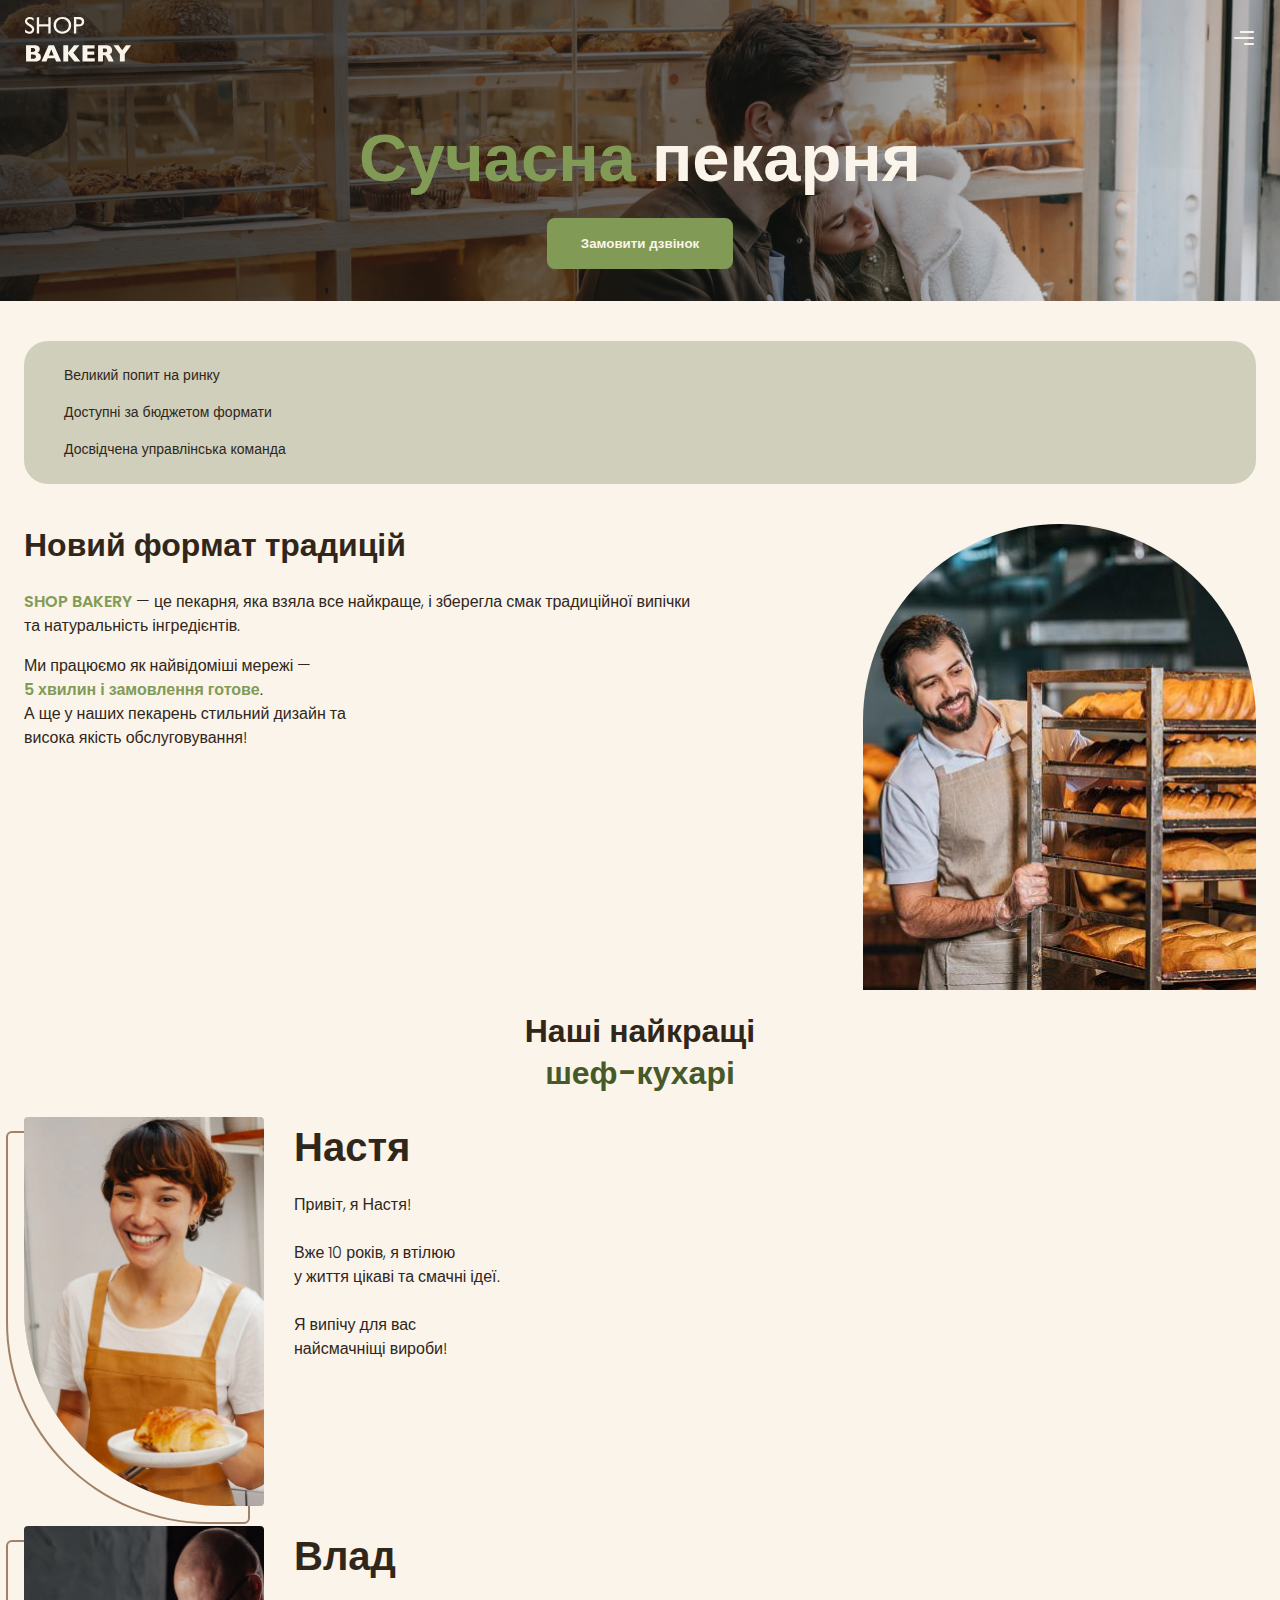
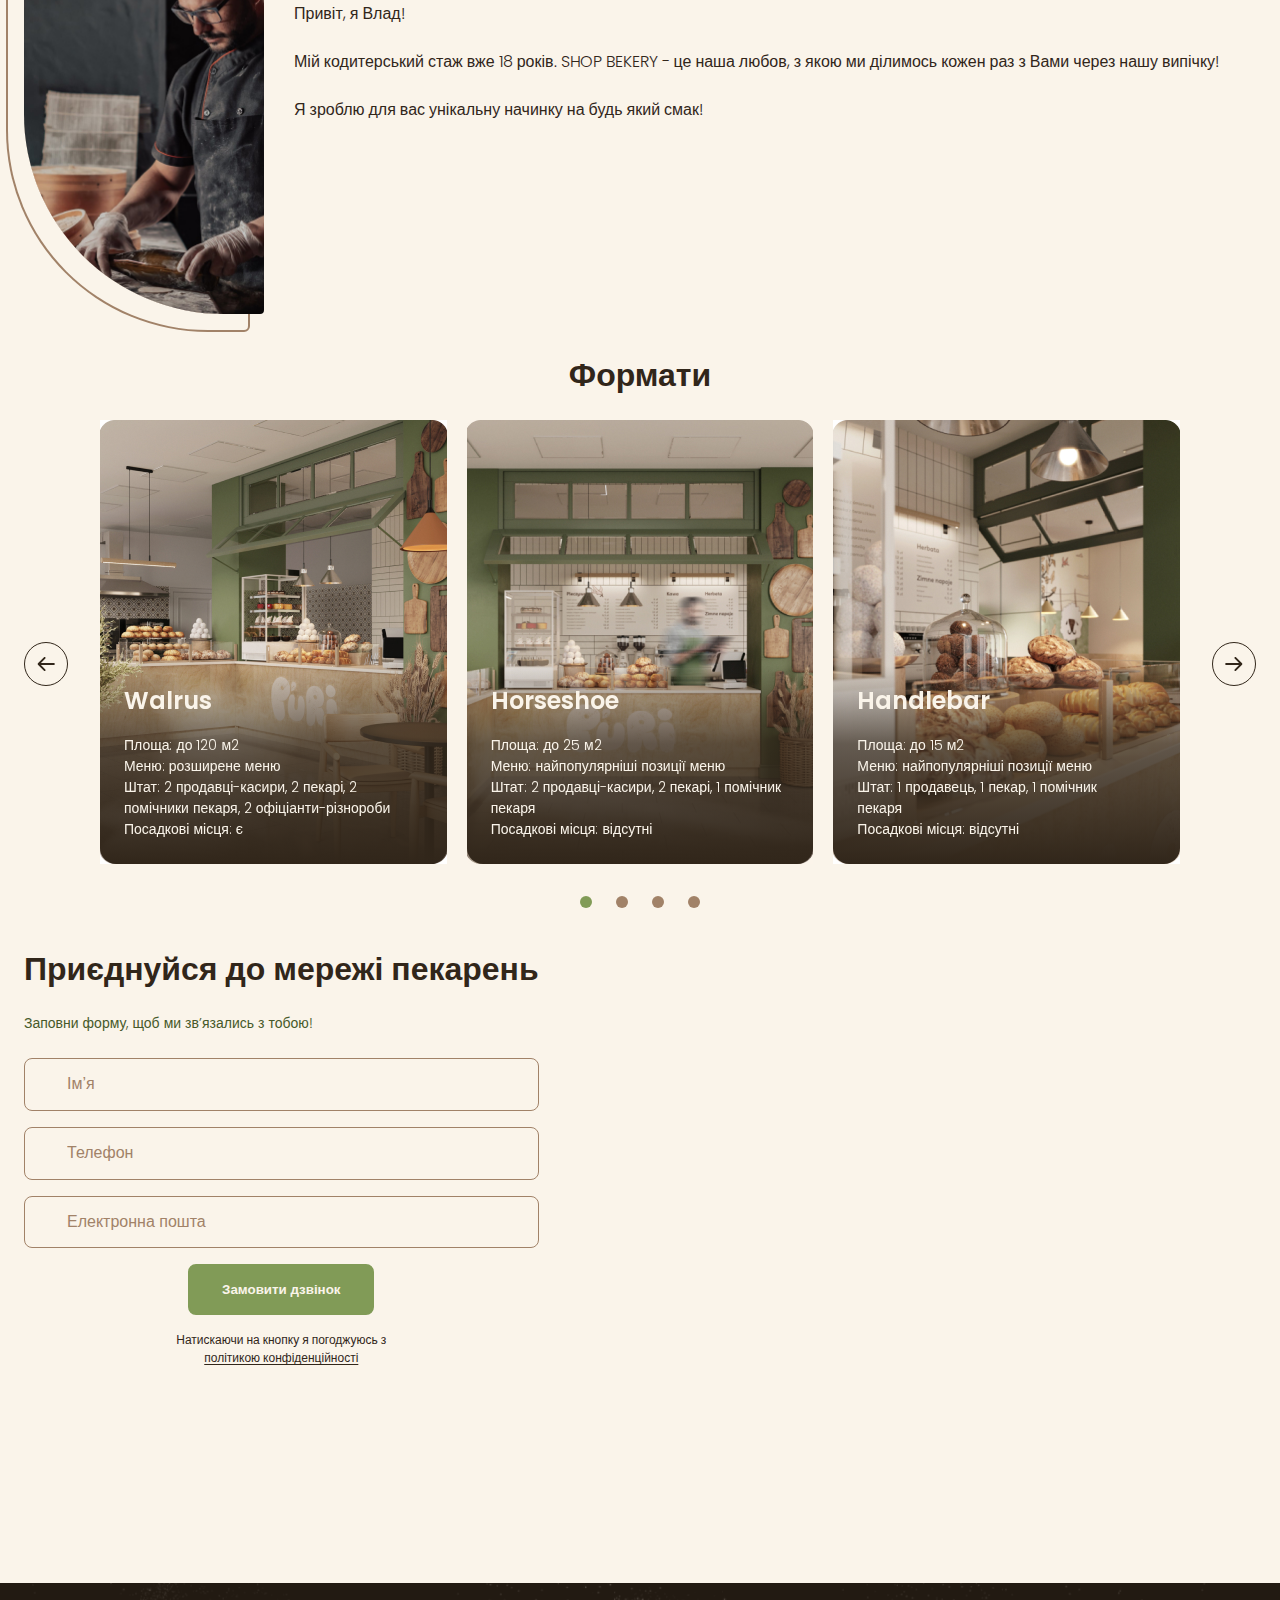
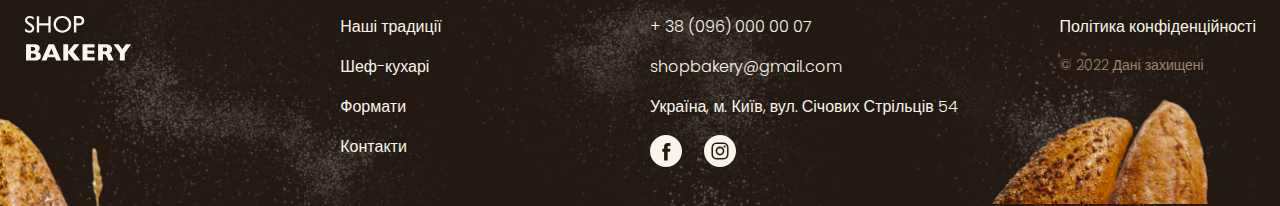
==== commit af220164: "8" ====
--- a/index.html
+++ b/index.html
@@ -12,6 +12,10 @@
       rel="stylesheet"
     /> -->
     <title>Сучасна пекарня</title>
+    <link
+      rel="stylesheet"
+      href="https://cdn.jsdelivr.net/npm/swiper@11/swiper-bundle.min.css"
+    />
   </head>
   <body>
     <header class="header">
@@ -30,23 +34,69 @@
               <li><a class="link" href="#contact-section">Контакти</a></li>
             </ul>
           </nav>
-          <a href="#modal">
+          <a class="header__button" href="#modal">
             <button class="button" type="button">Замовити дзвінок</button>
           </a>
+          <a href="#modal__menu">
+            <button class="header__burger" type="button">
+              <svg width="24" height="24">
+                <use href="./images/icons.svg#icon-menu"></use>
+              </svg></button
+          ></a>
+          <div class="modal-menu" id="modal__menu">
+            <a class="close" href="#close" title="Close">
+              <svg width="44" height="44">
+                <use href="./images/icons.svg#icon-Close"></use>
+              </svg>
+            </a>
+            <a class="modal-menu__logo" href="./index.html"
+              >shop<br /><span class="modal-menu__logo-span">bakery</span></a
+            >
+            <ul class="footer__menu">
+              <li class="modal-menu__list">
+                <a class="modal-menu__item" href="#traditions-section"
+                  >Наші традиції</a
+                >
+              </li>
+              <li>
+                <a class="modal-menu__item" href="#chefs-section">Шеф-кухарі</a>
+              </li>
+              <li>
+                <a class="modal-menu__item" href="#formats-section">Формати</a>
+              </li>
+              <li>
+                <a class="modal-menu__item" href="#contact-section">Контакти</a>
+              </li>
+            </ul>
+            <img
+              class="modal-bread"
+              src="./images/modal-bread.png"
+              alt="Modal bread"
+            />
+          </div>
         </div>
       </div>
     </header>
     <main>
       <section class="hero-section">
-        <h1 class="hero-section__title"><span class="text-brand">Сучасна</span> пекарня</h1>
+        <h1 class="hero-section__title">
+          <span class="text-brand">Сучасна</span> пекарня
+          <a class="header__button" href="#modal">
+            <button class="button" type="button">Замовити дзвінок</button>
+          </a>
+        </h1>
       </section>
       <section class="adventages-section">
         <div class="container">
           <h2 class="hidden">Нащі переваги</h2>
           <ul class="adventages-section__list">
             <li class="adventages-section__item">Великий попит на ринку</li>
-            <li class="adventages-section__item">Доступні за бюджетом формати</li>
-            <li class="adventages-section__item">Досвідчена управлінська команда</li>
+            <li class="adventages-section__item">
+              Доступні за бюджетом формати
+            </li>
+            <li class="adventages-section__item">
+              Досвідчена управлінська команда
+            </li>
           </ul>
         </div>
       </section>
@@ -58,19 +108,24 @@
                 Новий формат традицій
               </h2>
               <p>
-                <span class="text-brand text-bold text-uppercase">shop bakery</span> — це пекарня, яка взяла
-                все найкраще, і зберегла смак традиційної випічки та
-                натуральність інгредієнтів.
+                <span class="text-brand text-bold text-uppercase"
+                  >shop bakery</span
+                >
+                — це пекарня, яка взяла все найкраще, і зберегла смак
+                традиційної випічки та натуральність інгредієнтів.
               </p>
               <p class="limited">
-                Ми працюємо як найвідоміші мережі —<br>
-                <span class="text-brand text-bold">5 хвилин і замовлення готове</span>.<br />
+                Ми працюємо як найвідоміші мережі —<br />
+                <span class="text-brand text-bold"
+                  >5 хвилин і замовлення готове</span
+                >.<br />
                 А ще у наших пекарень стильний дизайн та висока якість
                 обслуговування!
               </p>
             </div>
             <img
               class="traditions-section__image"
+              srcset="./images/pekarman.jpg 1x, ./images/pekarman@2x.jpg 2x"
               src="./images/pekarman.jpg"
               alt="Пекар"
             />
@@ -92,30 +147,36 @@
                 />
                 <div>
                   <h3 class="chef-card__titles">Настя</h3>
-                    <p class="chef-card__text">Привіт, я Настя!</p>
-                    <p class="chef-card__text">
-                      Вже 10 років, я втілюю<br />
-                      у життя цікаві та смачні ідеї.
-                    </p>
-                    <p class="chef-card__text">
-                      Я випічу для вас<br />
-                      найсмачніщі вироби!
-                    </p>
+                  <p class="chef-card__text">Привіт, я Настя!</p>
+                  <p class="chef-card__text">
+                    Вже 10 років, я втілюю<br />
+                    у життя цікаві та смачні ідеї.
+                  </p>
+                  <p class="chef-card__text">
+                    Я випічу для вас<br />
+                    найсмачніщі вироби!
+                  </p>
                 </div>
               </article>
             </li>
             <li class="chefs-section__item">
               <article class="chef-card">
-                <img class="chef-card__image" src="./images/Vlad.jpg" alt="Vlad" />
+                <img
+                  class="chef-card__image"
+                  src="./images/Vlad.jpg"
+                  alt="Vlad"
+                />
                 <div>
                   <h3 class="chef-card__titles">Влад</h3>
-                    <p class="chef-card__text">Привіт, я Влад!</p>
-                    <p class="chef-card__text">
-                      Мій кодитерський стаж вже 18 років. SHOP BEKERY - це наша
-                      любов, з якою ми ділимось кожен раз з Вами через нашу
-                      випічку!
-                    </p>
-                    <p class="chef-card__text">Я зроблю для вас унікальну начинку на будь який смак!</p>
+                  <p class="chef-card__text">Привіт, я Влад!</p>
+                  <p class="chef-card__text">
+                    Мій кодитерський стаж вже 18 років. SHOP BEKERY - це наша
+                    любов, з якою ми ділимось кожен раз з Вами через нашу
+                    випічку!
+                  </p>
+                  <p class="chef-card__text">
+                    Я зроблю для вас унікальну начинку на будь який смак!
+                  </p>
                 </div>
               </article>
             </li>
@@ -125,65 +186,96 @@
       <section class="formats-section section" id="formats-section">
         <div class="container">
           <h2 class="formats-section__title section__title">Формати</h2>
-          <div class="formats-section__container">
-            <button class="carousel-buuton" type="button">
+          <div class="formats-section__slider">
+            <button class="carousel-buuton prev" type="button">
               <svg class="carousel-icon" width="44" height="44">
                 <use href="./images/icons.svg#icon-left"></use>
               </svg>
             </button>
-            <ul class="formats-section__list">
-              <li class="formats-section__item">
-                <article class="format-card">
-                  <img
-                    class="format-card__image"
-                    src="./images/Walrus.jpg"
-                    alt="Walrus"
-                  />
-                  <h3 class="format-card__titles" lang="en">Walrus</h3>
-                  <div class="format-card__text">
-                    <p>Площа: до 120 м2</p>
-                    <p>Меню: розширене меню</p>
-                    <p>
-                      Штат: 2 продавці-касири, 2 пекарі, 2<br />
-                      помічники пекаря, 2 офіціанти-різнороби
-                    </p>
-                    <p>Посадкові місця: є</p>
-                  </div>
-                </article>
-              </li>
-              <li class="formats-section__item">
-                <article class="format-card">
-                  <img
-                    class="format-card__image"
-                    src="./images/Hors.jpg"
-                    alt="Horseshoe"
-                  />
-                  <h3 class="format-card__titles" lang="en">Horseshoe</h3>
-                  <div class="format-card__text">
-                    <p>Площа: до 25 м2</p>
-                    <p>Меню: найпопулярніші позиції меню</p>
-                    <p>Штат: 2 продавці-касири, 2 пекарі, 1 помічник пекаря</p>
-                    <p>Посадкові місця: відсутні</p>
-                  </div>
-                </article>
-              </li>
-              <li class="formats-section__item">
-                <article class="format-card">
-                  <img
-                    class="format-card__image"
-                    src="./images/hand.jpg"
-                    alt="Handlebar"
-                  />
-                  <h3 class="format-card__titles" lang="en">Handlebar</h3>
-                  <div class="format-card__text">
-                    <p>Площа: до 15 м2</p>
-                    <p>Меню: найпопулярніші позиції меню</p>
-                    <p>Штат: 1 продавець, 1 пекар, 1 помічник<br /> пекаря</p>
-                    <p>Посадкові місця: відсутні</p>
-                  </div>
-                </article>
-              </li>
-            </ul>
+            <div class="formats-section__container swiper-container">
+              <ul class="swiper-wrapper formats-section__list">
+                <li class="swiper-slide formats-section__item">
+                  <article class="format-card">
+                    <img
+                      class="format-card__image"
+                      src="./images/Walrus.jpg"
+                      alt="Walrus"
+                    />
+                    <h3 class="format-card__titles" lang="en">Walrus</h3>
+                    <div class="format-card__text">
+                      <p>Площа: до 120 м2</p>
+                      <p>Меню: розширене меню</p>
+                      <p>
+                        Штат: 2 продавці-касири, 2 пекарі, 2<br />
+                        помічники пекаря, 2 офіціанти-різнороби
+                      </p>
+                      <p>Посадкові місця: є</p>
+                    </div>
+                  </article>
+                </li>
+                <li class="swiper-slide formats-section__item">
+                  <article class="format-card">
+                    <img
+                      class="format-card__image"
+                      src="./images/Hors.jpg"
+                      alt="Horseshoe"
+                    />
+                    <h3 class="format-card__titles" lang="en">Horseshoe</h3>
+                    <div class="format-card__text">
+                      <p>Площа: до 25 м2</p>
+                      <p>Меню: найпопулярніші позиції меню</p>
+                      <p>
+                        Штат: 2 продавці-касири, 2 пекарі, 1 помічник пекаря
+                      </p>
+                      <p>Посадкові місця: відсутні</p>
+                    </div>
+                  </article>
+                </li>
+                <li class="swiper-slide formats-section__item">
+                  <article class="format-card">
+                    <img
+                      class="format-card__image"
+                      src="./images/hand.jpg"
+                      alt="Handlebar"
+                    />
+                    <h3 class="format-card__titles" lang="en">Handlebar</h3>
+                    <div class="format-card__text">
+                      <p>Площа: до 15 м2</p>
+                      <p>Меню: найпопулярніші позиції меню</p>
+                      <p>
+                        Штат: 1 продавець, 1 пекар, 1 помічник<br />
+                        пекаря
+                      </p>
+                      <p>Посадкові місця: відсутні</p>
+                    </div>
+                  </article>
+                </li>
+                <li class="swiper-slide formats-section__item">
+                  <article class="format-card">
+                    <img
+                      class="format-card__image"
+                      src="./images/Hors.jpg"
+                      alt="Horseshoe"
+                    />
+                    <h3 class="format-card__titles" lang="en">Horseshoe</h3>
+                    <div class="format-card__text">
+                      <p>Площа: до 25 м2</p>
+                      <p>Меню: найпопулярніші позиції меню</p>
+                      <p>
+                        Штат: 2 продавці-касири, 2 пекарі, 1 помічник пекаря
+                      </p>
+                      <p>Посадкові місця: відсутні</p>
+                    </div>
+                  </article>
+                </li>
+              </ul>
+              <div class="pagination">
+                <span class="pagination__button"></span>
+                <span class="pagination__button"></span>
+                <span class="pagination__button"></span>
+                <span class="pagination__button"></span>
+              </div>
+            </div>
             <button class="carousel-buuton next" type="button">
               <svg class="carousel-icon" width="44" height="44">
                 <use href="./images/icons.svg#icon-left"></use>
@@ -235,11 +327,8 @@
                 >
               </form>
             </div>
-            <iframe
-              class="contact-section__map"
+              <iframe class="contact-section__map"
               src="https://www.google.com/maps/embed?pb=!1m18!1m12!1m3!1d42184.0562223444!2d35.27333505!3d48.638482100000004!2m3!1f0!2f0!3f0!3m2!1i1024!2i768!4f13.1!3m3!1m2!1s0x40d945eb2c6ab645%3A0x504490f10650aa57!2sGARDEN%20restobar!5e0!3m2!1sru!2sua!4v1699445452475!5m2!1sru!2sua"
-              width="603px"
-              height="595px"
               style="border: 0"
               allowfullscreen=""
               loading="lazy"
@@ -275,7 +364,9 @@
                 >
               </li>
               <li>
-                <a class="footer-address__link" href="mailto:shopbakery@gmail.com"
+                <a
+                  class="footer-address__link"
+                  href="mailto:shopbakery@gmail.com"
                   >shopbakery@gmail.com</a
                 >
               </li>
@@ -356,5 +447,7 @@
         />
       </div>
     </div>
+    <script src="https://cdn.jsdelivr.net/npm/swiper@11/swiper-bundle.min.js"></script>
+    <script src="./js/formats-slider.js"></script>
   </body>
 </html>
--- a/scss/main.css
+++ b/scss/main.css
@@ -1,12 +1,3 @@
-.section {
-  padding: 48px 0;
-}
-.section__title {
-  font-size: 64px;
-  font-weight: 600;
-  line-height: 1.3;
-}
-
 /* poppins-300 - latin */
 @font-face {
   font-display: swap; /* Check https://developer.mozilla.org/en-US/docs/Web/CSS/@font-face/font-display for other options. */
@@ -45,6 +36,7 @@
   --color-primary-lith: #faf4ea;
   --color-barnd-dark: #465929;
   --color-secondary-dark: #a18268;
+  --color-adven-grey: #CFCFBC;
 }
 
 *,
@@ -63,6 +55,12 @@
   line-height: 1.5;
   margin: 0;
 }
+@media screen and (max-width: 1280px) {
+  body {
+    font-size: 16px;
+    font-weight: 300;
+  }
+}
 
 h1,
 h2,
@@ -82,6 +80,14 @@
   max-width: 1288px;
   margin: 0 auto;
   padding: 0 24px;
+}
+
+img {
+  display: block;
+  max-width: 100%;
+  height: auto;
+  -o-object-fit: cover;
+     object-fit: cover;
 }
 
 address {
@@ -108,6 +114,75 @@
   margin: -1px;
 }
 
+.section {
+  padding-top: 48px;
+  padding-bottom: 48px;
+}
+@media screen and (max-width: 1280px) {
+  .section {
+    padding-top: 20px;
+    padding-bottom: 20px;
+  }
+}
+.section__title {
+  font-size: 64px;
+  font-weight: 600;
+  line-height: 1.3;
+}
+@media screen and (max-width: 1280px) {
+  .section__title {
+    font-size: 32px;
+  }
+}
+
+.modal-menu {
+  position: fixed;
+  top: 0;
+  left: 0;
+  right: 0;
+  bottom: 0;
+  z-index: 10;
+  pointer-events: none;
+  opacity: 0;
+  background-color: var(--color-primary-lith);
+  padding: 16px 24px;
+  overflow-y: auto;
+  display: flex;
+  flex-direction: column;
+  transform: translateX(100%);
+  transition: transform 1s;
+}
+
+.modal-menu:target {
+  opacity: 1;
+  pointer-events: auto;
+  overflow-y: auto;
+  transform: translateX(0);
+  transition: transform 1s;
+}
+
+.modal-menu__logo {
+  color: var(--color-primary-dark);
+  text-decoration: none;
+  font-size: 16px;
+  font-weight: 400;
+  text-transform: uppercase;
+  margin-bottom: 32px;
+}
+
+.modal-menu__logo-span {
+  font-weight: 700;
+}
+
+.modal-menu__item {
+  text-decoration: none;
+  color: var(--color-primary-dark);
+}
+
+.modal-menu__item:hover {
+  color: var(--color-brand);
+}
+
 .button {
   color: var(--color-primary-lith);
   border-radius: 8px;
@@ -146,6 +221,11 @@
   left: 0;
   width: 100%;
 }
+@media screen and (max-width: 1280px) {
+  .header {
+    top: 16px;
+  }
+}
 .header__container {
   display: flex;
   align-items: center;
@@ -162,6 +242,29 @@
   gap: 64px;
   flex-grow: 1;
   justify-content: center;
+}
+@media screen and (max-width: 1280px) {
+  .header__menu {
+    display: none;
+  }
+}
+@media screen and (max-width: 1280px) {
+  .header__button {
+    display: none;
+  }
+}
+.header__burger {
+  display: none;
+  border: none;
+  background-color: transparent;
+  cursor: pointer;
+  fill: var(--color-primary-lith);
+  padding: 0;
+}
+@media screen and (max-width: 1280px) {
+  .header__burger {
+    display: block;
+  }
 }
 
 .hero-section {
@@ -171,6 +274,17 @@
   background-size: cover;
   padding: 272px 0;
 }
+@media screen and (max-width: 1280px) {
+  .hero-section {
+    padding-top: 124px;
+    padding-bottom: 32px;
+  }
+}
+@media screen and (min-device-pixel-ratio: 2), (-webkit-min-device-pixel-ratio: 2), (min-resolution: 192dpi), (min-resolution: 2dppx) {
+  .hero-section {
+    background-image: linear-gradient(103deg, rgba(18, 18, 17, 0.78) 2.03%, rgba(18, 18, 17, 0.6) 58.46%, rgba(18, 18, 17, 0) 90.36%), url(../images/heroBG@2x.jpg);
+  }
+}
 .hero-section__title {
   color: var(--color-primary-lith);
   text-align: center;
@@ -178,21 +292,59 @@
   font-weight: 600;
   margin-bottom: 0;
 }
+@media screen and (max-width: 1280px) {
+  .hero-section__title {
+    font-size: 67px;
+    line-height: 1;
+  }
+}
+.hero-section .header__button {
+  display: none;
+}
+@media screen and (max-width: 1280px) {
+  .hero-section .header__button {
+    display: block;
+  }
+}
 
 .adventages-section {
   padding: 16px 0;
   background-color: var(--color-brand);
 }
+@media screen and (max-width: 1280px) {
+  .adventages-section {
+    padding-top: 40px;
+    padding-bottom: 0;
+    background-color: var(--color-primary-lith);
+  }
+}
 .adventages-section__list {
   display: flex;
+  flex-direction: row;
   justify-content: space-between;
   gap: 40px;
+}
+@media screen and (max-width: 1280px) {
+  .adventages-section__list {
+    background-color: var(--color-adven-grey);
+    border-radius: 24px;
+    padding: 24px 40px;
+    color: var(--color-primary-dark);
+    flex-direction: column;
+    gap: 16px;
+  }
 }
 .adventages-section__item {
   color: var(--color-primary-lith);
   font-size: 20px;
   font-weight: 300;
 }
+@media screen and (max-width: 1280px) {
+  .adventages-section__item {
+    color: var(--color-primary-dark);
+    font-size: 14px;
+  }
+}
 
 .traditions-section {
   padding-top: 96px;
@@ -208,17 +360,41 @@
 .traditions-section__title {
   margin-bottom: 42px;
 }
+@media screen and (max-width: 1280px) {
+  .traditions-section__title {
+    font-size: 32px;
+    margin-bottom: 24px;
+  }
+}
 .traditions-section__image {
   border-radius: 400px 400px 0px 0px;
 }
+@media screen and (max-width: 768px) {
+  .traditions-section__image {
+    display: none;
+  }
+}
 .traditions-section .limited {
   max-width: 360px;
+  margin-bottom: 0;
+}
+@media screen and (max-width: 1280px) {
+  .traditions-section {
+    padding-top: 40px;
+    padding-bottom: 0;
+  }
 }
 
 .chefs-section__title {
   text-align: center;
   margin-bottom: 80px;
   position: relative;
+}
+@media screen and (max-width: 1280px) {
+  .chefs-section__title {
+    font-size: 32px;
+    margin-bottom: 24px;
+  }
 }
 .chefs-section__title::after, .chefs-section__title::before {
   position: absolute;
@@ -229,6 +405,11 @@
   background: #cfcfbc;
   content: "";
 }
+@media screen and (max-width: 1280px) {
+  .chefs-section__title::after, .chefs-section__title::before {
+    display: none;
+  }
+}
 .chefs-section__title::before {
   left: 0;
 }
@@ -240,12 +421,19 @@
   flex-wrap: wrap;
   gap: 40px 30px;
 }
+@media screen and (max-width: 1280px) {
+  .chefs-section__list {
+    gap: 20px;
+    flex-direction: column;
+  }
+}
 .chefs-section__item {
   flex-basis: calc((100% - 30px) / 2);
 }
 
 .chef-card {
   display: flex;
+  align-items: flex-start;
   gap: 30px;
 }
 .chef-card__titles {
@@ -253,33 +441,65 @@
   font-weight: 600;
   margin-bottom: 16px;
 }
+@media screen and (max-width: 768px) {
+  .chef-card__titles {
+    font-size: 24px;
+    margin-bottom: 8px;
+  }
+}
 .chef-card__text {
   margin-bottom: 24px;
 }
+@media screen and (max-width: 768px) {
+  .chef-card__text {
+    margin-bottom: 16px;
+  }
+}
 .chef-card__text:last-child {
   margin-bottom: 0;
 }
 .chef-card__image {
+  width: 240px;
   border-radius: 4px 4px 4px 200px;
   box-shadow: -16px 16px 0 0 var(--color-primary-lith), -16px 16px 0 2px var(--color-secondary-dark);
+}
+@media screen and (max-width: 768px) {
+  .chef-card__image {
+    width: 140px;
+    box-shadow: -10px 10px 0 0 var(--color-primary-lith), -10px 10px 0 2px var(--color-secondary-dark);
+  }
 }
 
 .formats-section__title {
   text-align: center;
   margin-bottom: 80px;
 }
-.formats-section__container {
+@media screen and (max-width: 1280px) {
+  .formats-section__title {
+    margin-bottom: 24px;
+  }
+}
+.formats-section__slider {
   display: flex;
   gap: 32px;
   align-items: center;
 }
 .formats-section__list {
-  display: flex;
-  justify-content: center;
-  gap: 20px;
+  margin-bottom: 32px;
+}
+.formats-section__container {
+  overflow: hidden;
 }
 .formats-section__item {
   flex-basis: calc((100% - 40px) / 3);
+}
+.formats-section__button {
+  display: none;
+}
+@media screen and (min-width: 768px) {
+  .formats-section__button {
+    display: flex;
+  }
 }
 
 .format-card {
@@ -335,6 +555,11 @@
   border-radius: 50%;
   border: 1px solid var(--color-primary-dark);
 }
+@media screen and (max-width: 768px) {
+  .carousel-buuton {
+    display: none;
+  }
+}
 
 .carousel-buuton:hover {
   background-color: var(--color-primary-dark);
@@ -345,15 +570,52 @@
   transform: rotate(180deg);
 }
 
+.pagination {
+  display: flex;
+  align-items: center;
+  gap: 24px;
+  justify-content: center;
+}
+.pagination__button {
+  width: 12px;
+  height: 12px;
+  padding: 0;
+  background-color: var(--color-secondary-dark);
+  border-radius: 50%;
+}
+.pagination__button--active {
+  background-color: var(--color-brand);
+}
+
 .contact-section {
   padding-bottom: 96px;
 }
+@media screen and (max-width: 1280px) {
+  .contact-section {
+    padding-bottom: 40px;
+  }
+}
+@media screen and (max-width: 768px) {
+  .contact-section {
+    padding-bottom: 0;
+  }
+}
 .contact-section__container {
   display: flex;
   gap: 32px;
+}
+@media screen and (max-width: 768px) {
+  .contact-section__container {
+    flex-direction: column;
+  }
 }
 .contact-section__title {
   margin-bottom: 16px;
+}
+@media screen and (max-width: 1280px) {
+  .contact-section__title {
+    padding-bottom: 8px;
+  }
 }
 .contact-section__text {
   margin-top: 0;
@@ -361,16 +623,52 @@
   font-size: 18px;
   font-weight: 400;
 }
+@media screen and (max-width: 1280px) {
+  .contact-section__text {
+    margin-bottom: 24px;
+    font-size: 14px;
+    font-weight: 300;
+  }
+}
 .contact-section__form .input {
   margin-bottom: 24px;
 }
+@media screen and (max-width: 1280px) {
+  .contact-section__form .input {
+    margin-bottom: 16px;
+  }
+}
+@media screen and (max-width: 768px) {
+  .contact-section__form .input {
+    padding: 8px 24px;
+  }
+}
 .contact-section__form .form-button {
   margin-bottom: 16px;
 }
+@media screen and (max-width: 768px) {
+  .contact-section__form .form-button {
+    padding: 16px 24px;
+  }
+}
 .contact-section__map {
   flex-shrink: 0;
-  border: none;
+  width: 603px;
+  height: 595px;
   border-radius: 16px;
+}
+@media screen and (max-width: 1280px) {
+  .contact-section__map {
+    flex-shrink: 1;
+  }
+}
+@media screen and (max-width: 768px) {
+  .contact-section__map {
+    height: 176px;
+    width: auto;
+    margin: 0 -24px;
+    border-radius: 0;
+  }
 }
 
 .footer {
@@ -386,10 +684,21 @@
   display: flex;
   gap: 20px;
 }
+@media screen and (max-width: 768px) {
+  .footer__container {
+    flex-direction: column;
+  }
+}
 .footer__nav {
   display: flex;
   gap: 20px;
   flex-basis: 50%;
+}
+@media screen and (max-width: 768px) {
+  .footer__nav {
+    flex-direction: column;
+    align-items: center;
+  }
 }
 .footer__logo {
   flex-grow: 1;
@@ -401,11 +710,21 @@
   align-items: flex-start;
   gap: 16px;
 }
+@media screen and (max-width: 768px) {
+  .footer__menu {
+    align-items: center;
+  }
+}
 
 .footer-address {
   display: flex;
   gap: 20px;
   flex-basis: 50%;
+}
+@media screen and (max-width: 768px) {
+  .footer-address {
+    flex-direction: column;
+  }
 }
 .footer-address__menu {
   flex-grow: 1;
@@ -413,6 +732,11 @@
   flex-direction: column;
   align-items: flex-start;
   gap: 16px;
+}
+@media screen and (max-width: 768px) {
+  .footer-address__menu {
+    align-items: center;
+  }
 }
 .footer-address__link {
   text-decoration: none;
@@ -444,6 +768,11 @@
   flex-direction: column;
   align-items: flex-start;
   gap: 16px;
+}
+@media screen and (max-width: 768px) {
+  .footer-address__info {
+    align-items: center;
+  }
 }
 
 .footer::before {
@@ -457,6 +786,14 @@
   background-size: 100%;
   background-repeat: no-repeat;
 }
+@media screen and (max-width: 768px) {
+  .footer::before {
+    width: 92.288px;
+    height: 196.664px;
+    bottom: 260px;
+    background-image: url(../images/decor-bread-lirge2.png);
+  }
+}
 
 .footer::after {
   width: 380px;
@@ -469,6 +806,13 @@
   background-size: 100%;
   background-repeat: no-repeat;
 }
+@media screen and (max-width: 768px) {
+  .footer::after {
+    width: 111.897px;
+    height: 120.825px;
+    background-image: url(../images/decor-bread-small2.png);
+  }
+}
 
 .backdrop {
   position: fixed;
@@ -505,6 +849,11 @@
   flex-direction: column;
   align-items: center;
 }
+@media screen and (max-width: 768px) {
+  .modal {
+    padding: 28px;
+  }
+}
 
 .close {
   position: absolute;
@@ -530,6 +879,11 @@
   font-weight: 600;
   line-height: normal;
   margin-bottom: 8px;
+}
+@media screen and (max-width: 768px) {
+  .form-title {
+    font-size: 32px;
+  }
 }
 
 .form-text {
@@ -538,6 +892,11 @@
   color: var(--color-barnd-dark);
   font-size: 18px;
   font-weight: 400;
+}
+@media screen and (max-width: 768px) {
+  .form-text {
+    font-size: 16px;
+  }
 }
 
 .input {
